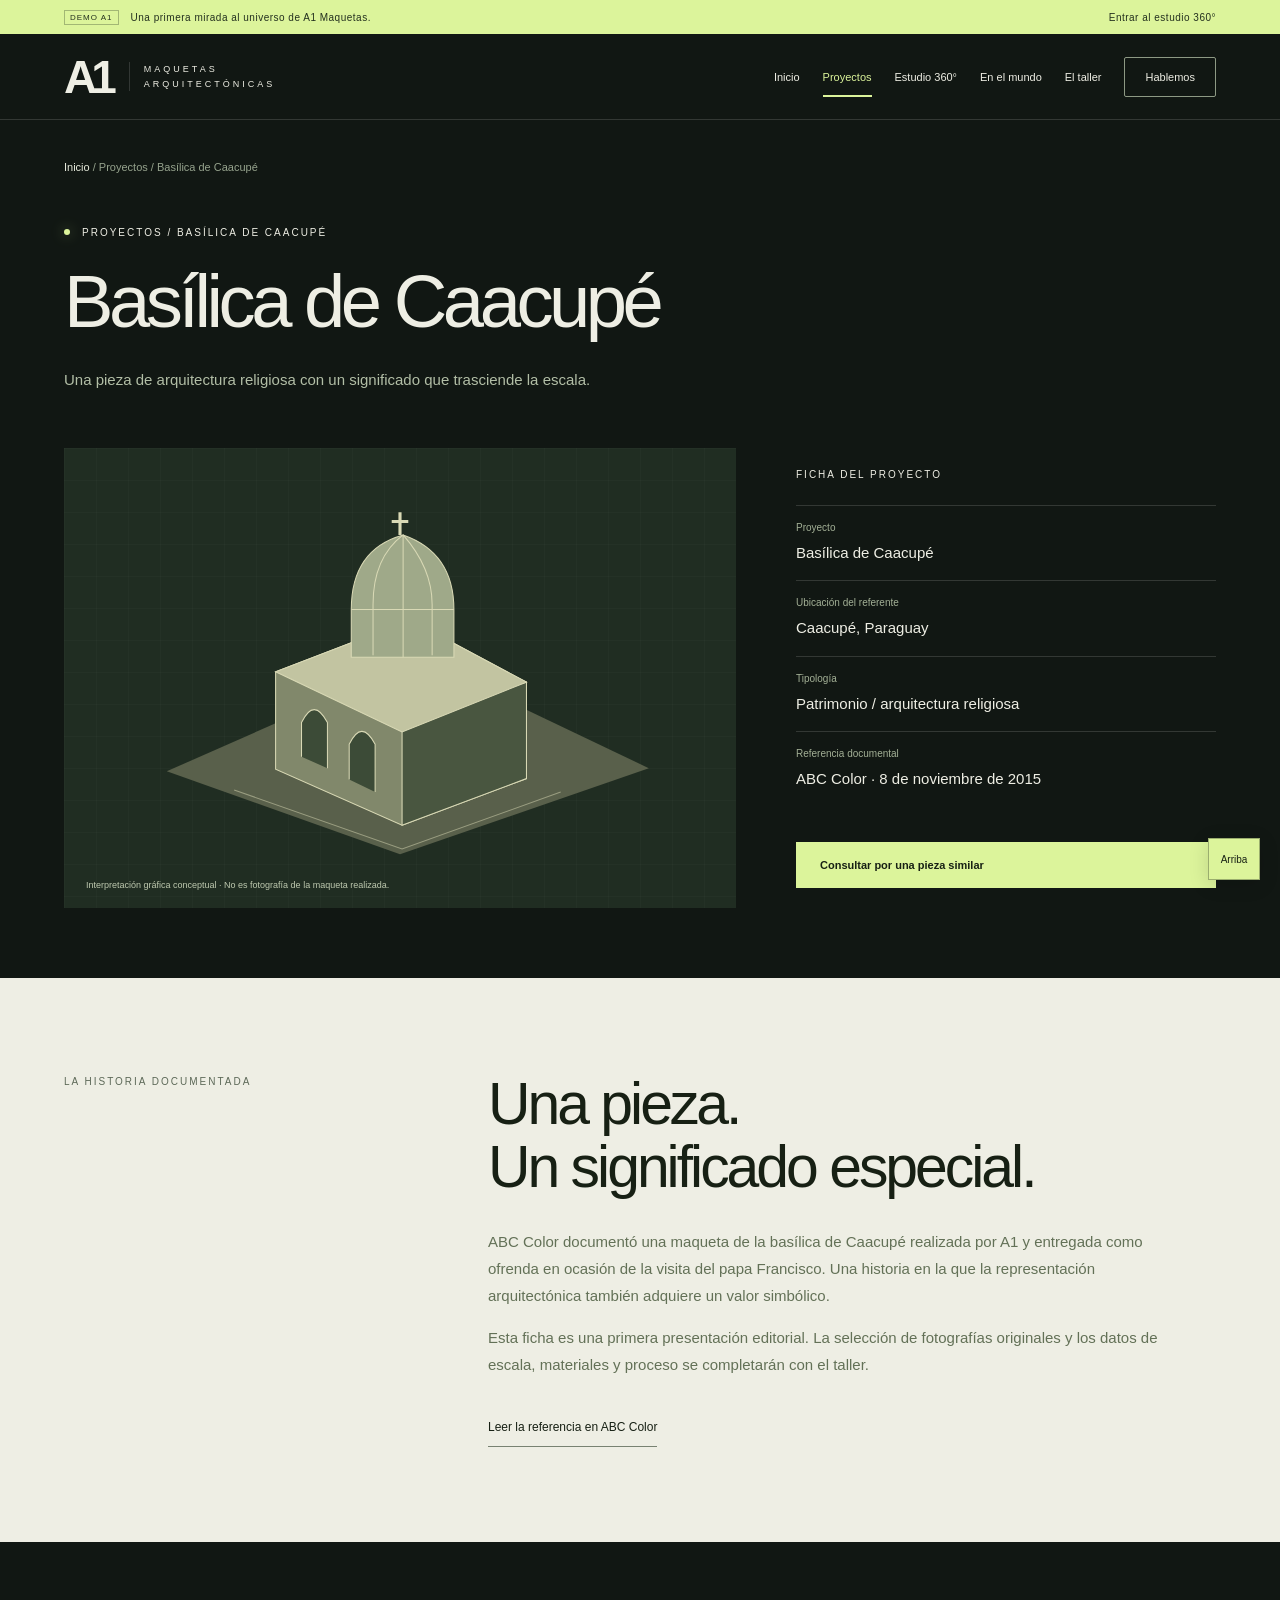
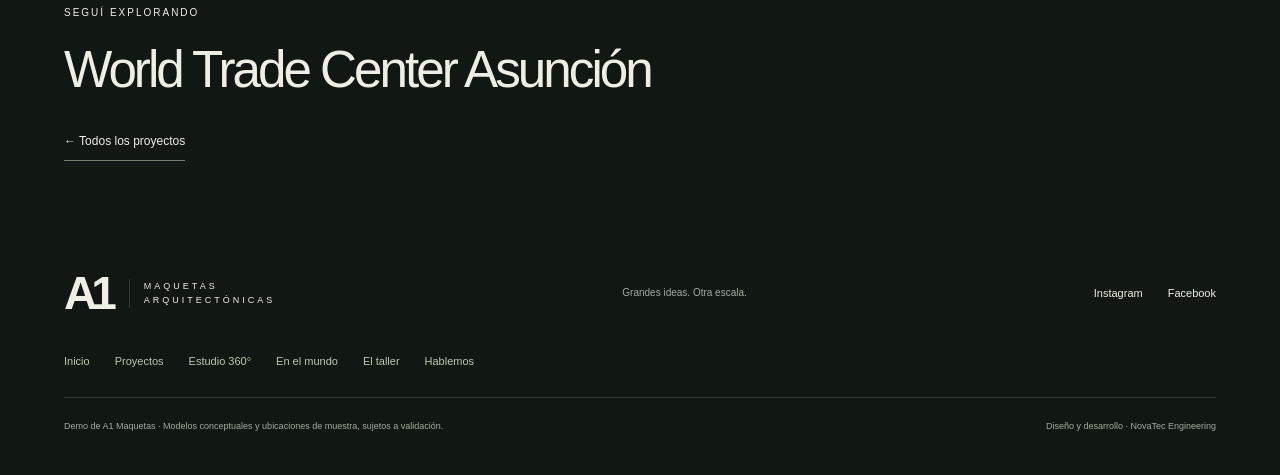
==== basilica-caacupe.html @ 3ed69125 "Publish multipage A1 demo with hands-on homepage experiences and clean controls" ====
<!DOCTYPE html>
<html lang="es"><head><meta charset="utf-8"/><meta content="width=device-width,initial-scale=1" name="viewport"/><meta content="#111713" name="theme-color"/><meta content="noindex,nofollow" name="robots"/><meta content="Una pieza de arquitectura religiosa con un significado que trasciende la escala." name="description"/><title>Basílica de Caacupé | A1 Maquetas</title><link href="favicon.svg" rel="icon"/><link href="base.css" rel="stylesheet"/><link href="studio.css" rel="stylesheet"/><link href="pages.css" rel="stylesheet"/></head><body id="top"><div class="demo-bar"><span>DEMO A1</span> Una primera mirada al universo de A1 Maquetas.<a href="explorador.html">Entrar al estudio 360° </a></div><a class="skip" href="#contenido">Saltar al contenido</a><header><nav aria-label="Navegación principal" class="wrap"><a aria-label="A1 Maquetas, inicio" class="brand" href="index.html"><b>A1</b><span>MAQUETAS<br/>ARQUITECTÓNICAS</span></a><button aria-controls="navlinks" aria-expanded="false" aria-label="Abrir menú" class="menu">Menú</button><div class="links" id="navlinks"><a href="index.html">Inicio</a><a aria-current="page" href="proyectos.html">Proyectos</a><a href="explorador.html">Estudio 360°</a><a href="mundo.html">En el mundo</a><a href="taller.html">El taller</a><a class="nav-cta" href="contacto.html">Hablemos </a></div></nav></header><main id="contenido"><div class="wrap page-intro"><div class="crumb"><a href="index.html">Inicio</a><span> / Proyectos / Basílica de Caacupé</span></div><div class="eyebrow"><i class="dot"></i>Proyectos / Basílica de Caacupé</div><h1>Basílica de Caacupé</h1><p>Una pieza de arquitectura religiosa con un significado que trasciende la escala.</p></div><div class="wrap detail-hero"><div class="detail-art"><svg aria-label="Interpretación gráfica conceptual de arquitectura religiosa" role="img" viewbox="0 0 600 360"><path d="m75 270 245-108 220 105-240 83Z" fill="#59604b"></path><g stroke="#d9d9b5" stroke-width="1"><path d="M180 268v-94l130-50 112 60v93l-120 45Z" fill="#81886b"></path><path d="m302 322 0-109 120-29v93Z" fill="#495640"></path><path d="m180 174 122 58 120-48-112-60Z" fill="#c2c4a1"></path><path d="M253 160V114Q253 56 303 42Q352 59 352 114v46Z" fill="#9fa989"></path><path d="M303 42v118M253 114h99M274 158V109q0-45 29-67q28 32 28 67v49" fill="none"></path><path d="M300 42V20M292 29h16" fill="none" stroke-width="3"></path><path d="M205 256v-33q12-25 25 0v44M251 278v-34q12-25 25 0v46" fill="#3c4b37"></path></g><path d="M140 288 302 345 455 290" fill="none" opacity=".5" stroke="#d9d9b5"></path></svg><small>Interpretación gráfica conceptual · No es fotografía de la maqueta realizada.</small></div><aside class="project-data"><span class="eyebrow">Ficha del proyecto</span><dl><div><dt>Proyecto</dt><dd>Basílica de Caacupé</dd></div><div><dt>Ubicación del referente</dt><dd>Caacupé, Paraguay</dd></div><div><dt>Tipología</dt><dd>Patrimonio / arquitectura religiosa</dd></div><div><dt>Referencia documental</dt><dd>ABC Color · 8 de noviembre de 2015</dd></div></dl><a class="btn" href="contacto.html?referencia=Caacupe">Consultar por una pieza similar </a></aside></div><section class="section light"><div class="wrap detail-story"><span class="eyebrow">La historia documentada</span><div><h2>Una pieza.<br/>Un significado especial.</h2><p>ABC Color documentó una maqueta de la basílica de Caacupé realizada por A1 y entregada como ofrenda en ocasión de la visita del papa Francisco. Una historia en la que la representación arquitectónica también adquiere un valor simbólico.</p><p>Esta ficha es una primera presentación editorial. La selección de fotografías originales y los datos de escala, materiales y proceso se completarán con el taller.</p><a class="text-link" href="https://www.abc.com.py/edicion-impresa/suplementos/empresas-y-negocios/maquetas-1424849.html" rel="noopener noreferrer" target="_blank">Leer la referencia en ABC Color </a></div></div></section><section class="wrap next-project"><span class="eyebrow">Seguí explorando</span><a href="wtc-asuncion.html"><h2>World Trade Center Asunción</h2><span></span></a><a class="text-link" href="proyectos.html">← Todos los proyectos</a></section></main><footer><div class="wrap"><div class="footer-row"><a class="brand" href="index.html"><b>A1</b><span>MAQUETAS<br/>ARQUITECTÓNICAS</span></a><p>Grandes ideas. Otra escala.</p><div class="footer-links"><a href="https://www.instagram.com/a1maquetas/" rel="noopener noreferrer" target="_blank">Instagram </a><a href="https://www.facebook.com/A1MaquetasArquitectonicas/" rel="noopener noreferrer" target="_blank">Facebook </a></div></div><div class="footer-sitemap"><a href="index.html">Inicio</a><a href="proyectos.html">Proyectos</a><a href="explorador.html">Estudio 360°</a><a href="mundo.html">En el mundo</a><a href="taller.html">El taller</a><a href="contacto.html">Hablemos </a></div><div class="fine"><span>Demo de A1 Maquetas · Modelos conceptuales y ubicaciones de muestra, sujetos a validación.</span><span>Diseño y desarrollo · NovaTec Engineering</span></div></div></footer><a aria-label="Volver arriba" class="back-top" href="#top">Arriba</a><script defer="" src="studio.js"></script><script defer="" src="pages.js"></script></body></html>
---- base.css ----
:root{--bg:#111713;--paper:#eeeee4;--lime:#dcf49b;--muted:#a3ada0;--line:#ffffff24}*{box-sizing:border-box}html{scroll-behavior:smooth}body{margin:0;background:var(--bg);color:var(--paper);font-family:Arial,sans-serif}a{color:inherit;text-decoration:none}button,input,select,textarea{font:inherit}button,a,input,select,textarea{-webkit-tap-highlight-color:transparent}button{cursor:pointer}::selection{background:var(--lime);color:var(--bg)}:focus-visible{outline:2px solid var(--lime);outline-offset:5px}.wrap{width:min(1440px,90%);margin:auto}header{height:94px;position:relative;z-index:10;border-bottom:1px solid var(--line)}nav{height:100%;display:flex;align-items:center;justify-content:space-between}.brand{display:flex;gap:13px;align-items:center}.brand b{font-family:Arial,sans-serif;font-size:46px;letter-spacing:-6px;padding-right:5px}.brand span{font-size:10px;letter-spacing:3px;line-height:1.6;border-left:1px solid var(--line);padding-left:14px}.links{display:flex;gap:35px;align-items:center;font-size:12px}.links a:hover{color:var(--lime)}.nav-cta{border:1px solid #8d9984;padding:13px 20px;border-radius:2px}.menu{display:none;background:none;color:inherit;border:1px solid var(--line);padding:10px}.eyebrow{font-family:Arial,sans-serif;text-transform:uppercase;font-size:10px;letter-spacing:2px;display:flex;align-items:center;gap:12px}.dot{width:6px;height:6px;background:var(--lime);border-radius:50%;box-shadow:0 0 14px #dcf49b70}.hero{position:relative;min-height:720px;display:grid;grid-template-columns:1fr 1fr;align-items:center;padding:65px 0 40px}.hero-copy{position:relative;z-index:2;pointer-events:none}.hero-copy a{pointer-events:auto}h1,h2,h3,p{margin-top:0}h1{font-family:Arial,sans-serif;font-size:clamp(64px,7.7vw,118px);line-height:.99;font-weight:400;letter-spacing:-7px;margin:30px 0}h1 em{color:var(--lime);font-style:normal}p{line-height:1.8}.hero-copy>p{max-width:385px;font-size:15px;color:var(--muted)}.actions{display:flex;gap:25px;align-items:center;margin-top:35px}.btn{display:inline-flex;justify-content:space-between;align-items:center;gap:35px;background:var(--lime);color:#172014;padding:17px 24px;border:none;font-size:12px;font-weight:700}.btn:hover{background:white}.text-link{font-size:12px;border-bottom:1px solid #788272;padding:12px 0}.visual{height:620px;position:relative;margin-left:-60px;margin-right:-4vw;touch-action:pan-y}.visual:before{content:'';position:absolute;inset:8% 0;background:radial-gradient(ellipse,#688c4630,transparent 65%);pointer-events:none}canvas{width:100%;height:100%;display:block}.tag{position:absolute;font-family:monospace;font-size:9px;letter-spacing:1px;color:#a2ae98}.tag.top{top:25px;left:65px}.tag.side{right:25px;top:28px}.viewer-tools{position:absolute;bottom:24px;left:70px;right:15px;display:flex;justify-content:space-between;align-items:center;gap:14px}.toggle{display:flex;border:1px solid var(--line);padding:4px;background:#111713c9}.toggle button{color:var(--muted);background:none;border:none;padding:9px 13px;font-size:10px}.toggle button[aria-pressed=true]{background:var(--lime);color:#172014}.rotate{display:flex;align-items:center;gap:10px;font-size:10px;color:var(--muted)}input[type=range]{width:90px;accent-color:var(--lime)}.hero-bottom{display:flex;justify-content:space-between;align-items:center;border-top:1px solid var(--line);padding:24px 0;font-size:10px;letter-spacing:1px;color:var(--muted)}.hero-bottom b{color:var(--paper);font-weight:400}.scroll{color:var(--lime)}.strip{padding:38px 0;border-bottom:1px solid var(--line)}.strip .wrap{display:flex;align-items:center;justify-content:space-between;gap:25px}.strip p{font-size:10px;letter-spacing:1px;color:var(--muted);margin:0;max-width:150px}.strip span{font-family:Arial,sans-serif;font-size:20px;letter-spacing:-.7px;color:#c5cabc}.section{padding:110px 0;scroll-margin-top:30px}.light{background:var(--paper);color:#172014}.light .eyebrow{color:#5d6958}.section-title{display:grid;grid-template-columns:1.4fr 1fr;align-items:end;gap:60px;margin:26px 0 55px}h2{font-family:Arial,sans-serif;font-size:clamp(38px,4.6vw,70px);line-height:1.06;letter-spacing:-3px;font-weight:400;margin-bottom:0}.section-title p{font-size:14px;max-width:380px;margin:0;color:#64705e}.services{border-top:1px solid #17201430}.service{display:grid;grid-template-columns:70px 1fr 1fr 30px;gap:25px;padding:32px 0;border-bottom:1px solid #17201430;align-items:center}.service>span{font-size:11px;color:#78816f}.service h3{font-family:Arial,sans-serif;font-size:25px;font-weight:400;letter-spacing:-1px;margin:0}.service p{font-size:13px;color:#64705e;margin:0}.service b{font-size:23px;font-weight:400}.projects-head{display:flex;justify-content:space-between;align-items:end;margin:25px 0 45px;gap:25px}.projects{display:grid;grid-template-columns:1fr 1fr;gap:35px}.project{position:relative}.project-art{height:330px;background:#202b22;overflow:hidden;position:relative}.project-art svg{height:100%;width:100%;transition:transform .8s}.project:hover svg{transform:scale(1.05)}.project-art span{position:absolute;top:20px;left:20px;font-family:monospace;font-size:9px;border:1px solid #ffffff40;padding:8px 10px;letter-spacing:1px}.project-art small{position:absolute;bottom:16px;right:18px;font-size:9px;color:#c3ccbd}.project-title{display:flex;justify-content:space-between;margin-top:22px;gap:18px}.project h3{font-family:Arial,sans-serif;font-size:24px;font-weight:400;margin:0 0 6px}.project p{font-size:12px;color:var(--muted)}.project-title>a{border:1px solid var(--line);border-radius:50%;width:39px;height:39px;text-align:center;padding-top:7px;flex-shrink:0}.project:nth-child(2){padding-top:70px}.source-note{font-size:10px;color:var(--muted);margin-top:35px}.source-note a{text-decoration:underline}.about{display:grid;grid-template-columns:1fr 1fr;gap:90px;align-items:center}.monogram{height:410px;position:relative;background:#dce1d1;display:grid;place-items:center;overflow:hidden;background-image:linear-gradient(#1720140b 1px,transparent 1px),linear-gradient(90deg,#1720140b 1px,transparent 1px);background-size:30px 30px}.monogram b{font-family:Arial,sans-serif;font-size:220px;font-weight:500;letter-spacing:-30px;color:#34452e;transform:rotate(-8deg);text-shadow:2px 2px #b5c49f,4px 4px #b5c49f,6px 6px #b5c49f,8px 8px #b5c49f,10px 10px #b5c49f,12px 12px #b5c49f,14px 14px #b5c49f,16px 16px #b5c49f}.monogram small{position:absolute;bottom:25px;left:25px;letter-spacing:2px;font-size:9px}.about h2{margin:25px 0}.about p{font-size:14px;color:#64705e}.signature{font-family:Arial,sans-serif;border-top:1px solid #17201430;padding-top:22px;margin-top:25px;font-size:19px}.signature small{display:block;font:10px 'DM Sans';letter-spacing:1px;margin-top:7px;color:#64705e}.process{display:grid;grid-template-columns:repeat(3,1fr);gap:45px;margin-top:55px}.step{border-top:1px solid var(--line);padding-top:25px}.step span{color:var(--lime);font:12px monospace}.step h3{font-family:Arial,sans-serif;font-size:25px;font-weight:400;margin-top:30px}.step p{font-size:13px;color:var(--muted)}.contact{display:grid;grid-template-columns:1fr 1fr;gap:90px}.contact h2{margin:26px 0}.contact p{font-size:14px;color:#64705e}.contact-details{display:flex;gap:25px;margin-top:35px;font-size:12px}.contact-details a{border-bottom:1px solid #17201455;padding-bottom:6px}form{display:grid;gap:22px}label{display:grid;gap:9px;font-size:11px}input:not([type=range]),select,textarea{border:0;border-bottom:1px solid #17201450;background:transparent;border-radius:0;padding:13px 0;width:100%;color:#172014;outline-offset:4px}textarea{min-height:85px;resize:vertical}form .btn{background:#172014;color:var(--paper);width:100%;margin-top:4px}form small{color:#64705e;font-size:10px;line-height:1.6}footer{padding:40px 0}.footer-row{display:flex;align-items:center;justify-content:space-between;gap:25px}footer p{font-size:10px;color:var(--muted);margin:0}.footer-links{display:flex;gap:25px;font-size:11px}.fine{border-top:1px solid var(--line);margin-top:30px;padding-top:20px;display:flex;justify-content:space-between;gap:25px;font-size:9px;color:var(--muted)}.skip{position:absolute;top:-100px}.skip:focus{top:5px;z-index:100;background:var(--lime);color:#111;padding:10px}.reveal{animation:enter .8s both}@keyframes enter{from{opacity:0;transform:translateY(20px)}to{opacity:1;transform:none}}
@media(min-width:1600px){.visual{margin-right:0}}@media(max-width:900px){h1{letter-spacing:-4px;font-size:76px}.hero{min-height:640px}.visual{height:530px}.links{gap:18px}.about,.contact{gap:45px}.strip span{font-size:17px}.viewer-tools{left:35px}.rotate{display:none}}@media(max-width:650px){header{height:77px}.brand b{font-size:37px}.brand span{font-size:8px}.menu{display:block}.links{display:none;position:absolute;top:77px;left:0;right:0;background:#111713;padding:25px;flex-direction:column;align-items:stretch;border-bottom:1px solid var(--line)}.links.open{display:flex}.hero{grid-template-columns:1fr;padding-top:45px;min-height:auto}.hero h1{font-size:71px;letter-spacing:-4.5px;margin:25px 0}.hero-copy>p{font-size:13px;max-width:330px}.actions{gap:22px;margin-top:25px}.btn{padding:15px 18px;gap:20px}.visual{height:400px;margin:0 -5vw;margin-top:12px}.tag.top{left:30px;top:15px}.tag.side{top:15px}.viewer-tools{left:30px;right:30px;bottom:10px}.rotate{display:flex}.hero-bottom{font-size:8px;gap:20px;line-height:1.7}.strip{padding:28px 0}.strip .wrap{display:grid;grid-template-columns:1fr 1fr;gap:24px}.strip p{font-size:9px}.strip span{font-size:18px}.section{padding:70px 0}.section-title{grid-template-columns:1fr;gap:25px;margin-bottom:35px}h2{font-size:43px;letter-spacing:-2px}.service{grid-template-columns:25px 1fr 20px;gap:12px;padding:24px 0}.service h3{font-size:21px}.service p{grid-column:2;grid-row:2}.service b{grid-column:3;grid-row:1}.projects-head{display:block}.projects-head .text-link{display:inline-block;margin-top:20px}.projects,.about,.contact{grid-template-columns:1fr;gap:40px}.project:nth-child(2){padding-top:0}.project-art{height:280px}.project h3{font-size:22px}.monogram{height:310px}.monogram b{font-size:190px}.process{grid-template-columns:1fr;gap:25px;margin-top:35px}.step{display:grid;grid-template-columns:35px 1fr;gap:15px}.step h3{margin:0;font-size:22px}.step p{grid-column:2;margin:0}.footer-row{align-items:start;flex-wrap:wrap}.fine{line-height:1.8;flex-direction:column;gap:8px}.contact-details{flex-wrap:wrap}}@media(prefers-reduced-motion:reduce){html{scroll-behavior:auto}*,*:before{animation:none!important;transition:none!important}}

/* Interactive studio */
body{overflow-x:clip}.visual{margin:0;height:auto;min-width:0}.visual canvas{height:470px;cursor:grab;touch-action:pan-y}.visual canvas:active{cursor:grabbing}.visual .tag.top{left:16px;top:12px}.visual .tag.side{right:16px;top:12px}.viewer-tools{position:relative;inset:auto;display:block;padding:14px 16px;background:#19211b;border:1px solid var(--line)}.tool-row{display:flex;flex-wrap:wrap;align-items:center;gap:8px;margin-bottom:12px}.tool-row:last-child{margin:0}.tool-row button,.studio-btn{background:transparent;border:1px solid #ffffff35;color:var(--paper);padding:11px 12px;min-height:42px;font-size:11px}.tool-row button[aria-pressed=true]{background:var(--lime);border-color:var(--lime);color:#172014}.tool-row .toggle{padding:0;border:0;gap:3px}.tool-row .rotate{display:flex;flex:1;min-width:150px;justify-content:space-between}.tool-row input[type=range]{width:100px}.viewer-hint{font-size:10px;color:var(--muted);margin:0 0 12px}.viewer-detail{font-size:11px;color:#bcc7b3;margin:12px 0 0;line-height:1.6;min-height:36px}.visual.expanded{position:fixed;inset:12px;z-index:1000;background:#111713;display:flex;flex-direction:column;width:auto;height:auto;margin:0;padding:15px;box-shadow:0 0 0 30px #000a}.visual.expanded canvas{height:0;flex:1;min-height:0}.visual.expanded .viewer-tools{max-width:900px;width:100%;margin:auto}.visual.expanded .viewer-detail{min-height:0}.studio-open{overflow:hidden}.scale-studio{display:grid;grid-template-columns:1fr 1.1fr;gap:70px;align-items:center}.scale-studio h2{margin:25px 0}.scale-studio p{color:var(--muted);font-size:14px}.scale-scene{background:#1c261d;border:1px solid var(--line);padding:30px}.scale-board{height:260px;display:grid;place-items:center;background-image:linear-gradient(#ffffff09 1px,transparent 1px),linear-gradient(90deg,#ffffff09 1px,transparent 1px);background-size:20px 20px;overflow:hidden}.scale-footprint{width:80%;aspect-ratio:1.5;background:#bfd6a1;position:relative;transition:width .4s;color:#172014;display:grid;place-items:center;border:6px solid #7d976a;box-shadow:10px 10px #0003}.scale-footprint:before{content:'';position:absolute;inset:18%;border:1px solid #3d5934;background:repeating-linear-gradient(90deg,transparent 0 28%,#3d593455 28% 29%)}.scale-footprint span{z-index:1;font:12px monospace;background:#dcecc9;padding:6px}.scale-switch{display:flex;gap:8px;flex-wrap:wrap;margin-top:20px}.scale-switch button{flex:1}.scale-switch button[aria-pressed=true]{color:#172014;background:var(--lime)}.scale-result{display:flex;align-items:baseline;gap:15px;margin-top:25px}.scale-result strong{font:36px Arial,sans-serif;letter-spacing:-1px}.scale-result span{font-size:11px;color:var(--muted)}.scale-caption{font-size:10px!important;margin:12px 0 0}.scale-studio .text-link{display:inline-block;margin-top:15px}.tour-status{font:10px monospace;color:var(--lime);margin-left:auto}.hero{grid-template-columns:1fr 1.1fr;gap:25px}.hero h1{font-size:clamp(60px,7vw,108px)}
@media(max-width:900px){.hero{grid-template-columns:1fr 1fr;gap:10px}.visual{height:auto}.visual canvas{height:380px}.hero h1{font-size:64px;letter-spacing:-4px}.scale-studio{gap:35px}.viewer-detail{min-height:52px}}@media(max-width:650px){.hero{grid-template-columns:1fr;gap:25px}.hero h1{font-size:65px}.visual{margin:0;height:auto}.visual canvas{height:370px}.visual .tag{font-size:8px}.visual .tag.side{display:none}.viewer-tools{padding:12px}.tool-row{gap:6px}.tool-row button{padding:10px;font-size:10px}.tool-row .rotate{min-width:130px;font-size:10px}.tool-row input[type=range]{width:85px}.viewer-detail{min-height:52px}.scale-studio{grid-template-columns:1fr;gap:30px}.scale-scene{padding:20px}.scale-board{height:220px}.scale-result strong{font-size:31px}.visual.expanded{inset:0;padding:8px}.visual.expanded canvas{min-height:180px}.visual.expanded .tag{display:none}}

/* Atlas of scale models */
.atlas-header{display:flex;align-items:end;justify-content:space-between;gap:35px;margin:25px 0 35px}.atlas-header h2{max-width:720px}.atlas-header>p{max-width:310px;font-size:14px;color:var(--muted);margin:0}.atlas-demo{display:inline-flex;gap:9px;align-items:center;font-size:10px;letter-spacing:.7px;color:var(--lime);border:1px solid #dcf49b50;padding:10px 14px;margin-bottom:22px}.atlas-layout{display:grid;grid-template-columns:300px minmax(0,1fr);border:1px solid var(--line);background:#19211b}.atlas-sidebar{padding:27px 22px;display:flex;flex-direction:column;gap:10px}.atlas-kicker{font:10px monospace;letter-spacing:1px;color:var(--muted);margin-bottom:12px}.place-choice{width:100%;display:flex;justify-content:space-between;align-items:center;text-align:left;border:1px solid #ffffff28;background:none;color:var(--paper);padding:18px 14px;min-height:75px}.place-choice strong{font:19px 'Space Grotesk';display:block}.place-choice small{display:block;font-size:10px;margin-top:6px;color:var(--muted)}.place-choice>span:last-child{font:12px monospace;color:var(--lime)}.place-choice:hover{background:#253120}.place-choice[aria-pressed=true]{border-color:var(--lime);background:#dcf49b12}.atlas-reset{margin-top:auto;background:transparent;border:1px solid #ffffff50;color:var(--paper);padding:14px;font-size:11px;min-height:44px}.atlas-map-shell{position:relative;min-width:0}.atlas-map{height:510px;background:#23392f;isolation:isolate;z-index:0;color:#182117}.atlas-map .leaflet-popup-content-wrapper{border-radius:3px;background:#f0f1e6;color:#172014;box-shadow:0 12px 35px #0004}.atlas-map .leaflet-popup-tip{background:#f0f1e6}.atlas-map .leaflet-popup-content{margin:22px;line-height:1.6;font:13px 'DM Sans',sans-serif}.atlas-map .leaflet-popup-content strong{display:block;font:25px 'Space Grotesk';margin:6px 0}.atlas-map .leaflet-popup-content small{font-size:9px;letter-spacing:1px;color:#526744}.atlas-map .leaflet-popup-content p{font-size:12px;margin:12px 0 0}.atlas-map .leaflet-control-attribution{font-size:10px;background:#fffffff0;color:#222}.atlas-pin{border:0;background:none}.atlas-pin span{display:grid;place-items:center;width:36px;height:36px;border:2px solid #20321b;border-radius:50%;color:#172014;background:#dcf49b;box-shadow:0 0 0 7px #dcf49b38,0 4px 16px #0006;font:12px 'Space Grotesk';transition:transform .2s}.atlas-pin:hover span{transform:scale(1.15)}.atlas-selected{border-top:1px solid var(--line);padding:22px 26px;display:flex;justify-content:space-between;gap:25px;align-items:center}.atlas-selected h3{font:22px 'Space Grotesk';margin:0 0 6px}.atlas-selected p{color:var(--muted);font-size:12px;line-height:1.6;margin:0}.atlas-selected a{flex-shrink:0;font-size:11px;color:var(--lime);border-bottom:1px solid #dcf49b60;padding:8px 0}.atlas-footnote{display:flex;justify-content:space-between;gap:25px;font-size:10px;color:var(--muted);line-height:1.7;margin-top:18px}.map-notice{position:absolute;left:55px;right:15px;top:14px;z-index:600;color:#172014;background:#f0f1e6;padding:10px 14px;font-size:11px;pointer-events:none}.map-notice[hidden]{display:none}.atlas-map:focus-visible{outline:3px solid var(--lime);outline-offset:3px}.atlas-map .leaflet-bar a{color:#172014}.atlas-map .leaflet-container{background:#23392f}.atlas-selected small{font-size:9px;color:var(--lime);display:block;margin-bottom:8px}
@media(max-width:900px){.atlas-layout{grid-template-columns:240px minmax(0,1fr)}.atlas-sidebar{padding:20px 15px}.atlas-header{align-items:start;flex-direction:column}.atlas-header>p{max-width:540px}}@media(max-width:650px){.atlas-layout{grid-template-columns:1fr}.atlas-sidebar{display:grid;grid-template-columns:repeat(3,minmax(0,1fr));gap:6px;padding:15px}.atlas-kicker{grid-column:1/-1;margin:0 0 4px}.place-choice{padding:12px 8px;min-height:76px;display:block}.place-choice strong{font-size:14px}.place-choice small{font-size:9px}.place-choice>span:last-child{display:none}.atlas-reset{grid-column:1/-1;margin-top:7px}.atlas-map{height:370px}.atlas-selected{align-items:start;flex-direction:column;gap:10px;padding:20px}.atlas-footnote{display:block}.atlas-footnote span{display:block;margin-top:5px}.atlas-demo{font-size:9px}.atlas-header h2{font-size:41px}.atlas-map .leaflet-popup-content{margin:17px}.atlas-map .leaflet-popup-content strong{font-size:22px}}
---- studio.css ----
:root{--display:Arial,Helvetica,sans-serif}body{font-family:Arial,Helvetica,sans-serif}h1,h2,h3,.brand b,.strip span,.signature,.place-choice strong{font-family:var(--display)}button,input,select,textarea{font-family:inherit}button{border-radius:0}button,a{touch-action:manipulation}[hidden]{display:none!important}.demo-bar{min-height:34px;padding:9px 5%;background:#dcf49b;color:#24311f;font-size:10px;letter-spacing:.5px;display:flex;align-items:center;gap:12px}.demo-bar span{font-size:8px;border:1px solid #24311f50;padding:2px 5px;letter-spacing:1px}.demo-bar a{margin-left:auto;font-size:10px}.brand b{font-weight:800}.brand span{font-size:9px}.links{font-size:11px}header{height:86px}.hero{padding:50px 0 35px;min-height:780px;gap:35px;grid-template-columns:1fr 1.1fr}.hero h1{font-size:clamp(62px,7.2vw,112px);letter-spacing:-6px;font-weight:400;line-height:1}.hero-copy>.eyebrow{font-size:9px}.hero-copy>p{font-size:14px}.visual{border:1px solid #dcf49b25;background:linear-gradient(145deg,#202b2035,#111713);isolation:isolate}.visual:before{background:linear-gradient(90deg,#c8dda707 1px,transparent 1px),linear-gradient(#c8dda707 1px,transparent 1px);background-size:42px 42px;inset:0;z-index:-1}.visual canvas{height:405px}.visual .tag{color:#b2bea6;font-size:8px;letter-spacing:1.3px}.visual .tag.top{top:21px;left:22px}.visual .tag.side{top:21px;right:20px}.viewer-tools{border:0;border-top:1px solid #dcf49b25;padding:16px 20px;background:#1b241be8}.model-picker{display:flex;gap:4px;margin-bottom:17px;padding-bottom:15px;border-bottom:1px solid #ffffff17}.model-picker button{flex:1;background:none;border:0;border-bottom:1px solid transparent;color:#a3ada0;text-align:left;padding:8px 4px;font-size:11px;min-height:38px}.model-picker span{font:9px monospace;margin-right:6px;color:#818f75}.model-picker button[aria-pressed=true]{border-bottom-color:var(--lime);color:var(--lime)}.viewer-hint{font-size:10px;margin:0 0 15px;color:#b4bea9}.mini-orbit{font-size:14px;margin-right:6px;color:var(--lime)}.tool-row button{font-size:10px;padding:9px 10px;min-height:38px;border-color:#ffffff26}.tool-row{gap:6px;margin-bottom:8px}.tool-row .rotate{font-size:10px;min-width:140px}.tool-row .rotate input{width:90px}.tool-row .toggle button{padding:9px 12px}.viewer-detail{font-size:10px;min-height:32px;margin:10px 0 0;line-height:1.7}.hero-bottom{font-size:9px}.strip span{font-size:21px;letter-spacing:-.8px}.section-title h2,.projects-head h2,.atlas-header h2,.about h2,.scale-studio h2,.contact h2{font-weight:400;letter-spacing:-3px}.project-art{background-image:radial-gradient(ellipse at 50% 70%,#819b5c25,transparent 65%),linear-gradient(#ffffff05 1px,transparent 1px),linear-gradient(90deg,#ffffff05 1px,transparent 1px);background-size:auto,30px 30px,30px 30px;height:360px}.project-art svg{padding:15px 0 30px}.project-explore{position:absolute;bottom:42px;left:20px;background:var(--lime);border:0;color:#172014;padding:12px 15px;font-size:10px;min-height:40px}.project-explore:hover{background:#fff}.source-note{max-width:650px;line-height:1.8}.project-title h3{font-size:22px}.atlas-header h2{font-size:clamp(38px,4.5vw,66px)}#mundo{padding-top:20px}.atlas-map{position:relative;overflow:hidden;background:#18251f;height:510px;touch-action:none;cursor:grab}.atlas-map:active{cursor:grabbing}.atlas-map svg{width:100%;height:100%;display:block;user-select:none;overflow:visible}.map-land path{fill:#33483a;stroke:#63745d;stroke-width:.55;vector-effect:non-scaling-stroke;fill-rule:evenodd;transition:fill .25s}.map-land path.active-country{fill:#73875a;stroke:#dcf49b}.map-corner{position:absolute;top:22px;left:25px;color:#b3c3a7;font:9px monospace;letter-spacing:1px;line-height:1.8;pointer-events:none}.map-corner span{font-size:8px;color:#84977b}.map-controls{position:absolute;right:20px;top:20px;display:grid;gap:5px}.map-controls button{height:40px;width:40px;background:#e5ebd8;color:#172014;border:0;font-size:22px}.map-controls button:disabled{opacity:.45;cursor:default}.map-credit{position:absolute;bottom:12px;right:16px;color:#a3b49a;font-size:8px;background:#18251fbb;padding:4px}.map-credit a{text-decoration:underline}.map-route{fill:none;stroke:#dcf49b;stroke-opacity:.5;stroke-width:1;stroke-dasharray:4 5;vector-effect:non-scaling-stroke}.map-pin{cursor:pointer;outline:none}.map-pin .pin-halo{fill:#dcf49b18;stroke:#dcf49b45;stroke-width:1;vector-effect:non-scaling-stroke}.map-pin .pin-dot{fill:#dcf49b;stroke:#172014;stroke-width:2;vector-effect:non-scaling-stroke}.map-pin text{font:8px Arial,sans-serif;fill:#172014;font-weight:700;text-anchor:middle;pointer-events:none}.map-pin:focus .pin-halo,.map-pin:hover .pin-halo,.map-pin[aria-pressed=true] .pin-halo{fill:#dcf49b50;stroke:#f1ffdc;stroke-width:2}.map-label{font-size:10px!important;fill:#f1f5e7!important;text-anchor:start!important;paint-order:stroke;stroke:#18251f;stroke-width:3px;stroke-linejoin:round;font-weight:400!important}.atlas-sidebar{gap:10px;padding:25px 20px}.atlas-sidebar #placeList{display:grid;gap:8px;max-height:345px;overflow-y:auto;scrollbar-width:thin;scrollbar-color:#7b8f60 #19211b}.place-choice{padding:16px 14px;min-height:72px}.place-choice strong{font:19px Arial,sans-serif}.place-choice small{font-size:10px}.atlas-reset,.atlas-add{font-size:11px;padding:14px;min-height:44px}.atlas-reset{margin-top:auto}.atlas-add{border:1px solid #dcf49b45;background:#dcf49b12;color:var(--lime)}.atlas-kicker{font:9px monospace;line-height:1.7;margin-bottom:5px}.atlas-selected{background:#19211b}.atlas-selected h3{font:22px Arial,sans-serif;letter-spacing:-.7px}.atlas-selected p{font-size:12px;max-width:690px}.atlas-selected small{font-size:8px;letter-spacing:.8px}.atlas-demo{font-size:9px}.atlas-map.picking{cursor:crosshair;outline:2px solid #dcf49b;outline-offset:-2px}.point-editor{margin-top:20px;background:#eeeee4;color:#172014;padding:30px}.editor-heading{display:flex;justify-content:space-between;gap:20px}.editor-heading h3{font:27px Arial,sans-serif;letter-spacing:-1px;margin:14px 0}.editor-heading p{font-size:12px;color:#64705e}.point-editor .studio-btn{color:#172014;border-color:#17201455;align-self:start}.point-editor form{grid-template-columns:repeat(4,1fr);gap:20px}.editor-wide{grid-column:1/-1}.point-editor textarea{min-height:60px}.editor-actions{display:flex;justify-content:space-between;align-items:center;gap:20px}.point-editor form .btn{width:auto;margin:0}.point-editor #pointMessage{font-size:11px;margin:17px 0 0;line-height:1.5}.scale-result strong{font:36px Arial,sans-serif}.scale-footprint{border:4px solid #7d976a}.monogram b{font-family:Arial,sans-serif;font-weight:700}.signature{font-family:Arial,sans-serif;font-size:19px}.signature small{font-family:Arial,sans-serif}.section{padding:95px 0}.section p{line-height:1.8}.fine{font-size:9px;line-height:1.8}dialog{width:min(640px,calc(100% - 30px));padding:35px;border:1px solid #6b7c54;background:#172018;color:var(--paper);max-height:88dvh;overflow:auto}dialog::backdrop{background:#050a06d9;backdrop-filter:blur(7px)}.dialog-top{display:flex;justify-content:space-between;align-items:center;gap:20px}dialog h2{font:42px/1.05 Arial,sans-serif;letter-spacing:-2px;margin:25px 0 20px}dialog p{font-size:12px;color:#b3bea8}.dialog-actions{display:flex;align-items:center;gap:15px;flex-wrap:wrap}#quotePreview{font:13px/1.7 Arial,sans-serif;white-space:pre-wrap;overflow-wrap:anywhere;border-top:1px solid #ffffff25;border-bottom:1px solid #ffffff25;padding:20px 0;margin:22px 0}#copyStatus{margin-bottom:0}.visual.expanded{border:0;padding:10px 20px;max-width:none}.visual.expanded canvas{height:0;flex:1}.visual.expanded .viewer-tools{padding:10px 18px}.visual.expanded .model-picker{margin-bottom:8px;padding-bottom:6px}.visual.expanded .viewer-hint{margin-bottom:8px}.visual.expanded .viewer-detail{min-height:0}.visual.expanded .tag{z-index:1}
@media(min-width:1500px){.hero{min-height:840px}.visual canvas{height:465px}}@media(max-width:1000px){.hero{gap:20px;grid-template-columns:1fr 1.15fr}.hero h1{font-size:75px;letter-spacing:-4.5px}.hero-copy>.eyebrow{font-size:8px;letter-spacing:1px}.hero-copy>p{font-size:13px}.actions{gap:17px;flex-wrap:wrap}.visual canvas{height:350px}.viewer-tools{padding:13px}.tool-row .rotate{min-width:120px}.tool-row .rotate input{width:70px}.atlas-layout{grid-template-columns:235px minmax(0,1fr)}}
@media(max-width:700px){.demo-bar{font-size:8px;gap:7px;min-height:32px}.demo-bar a{font-size:8px}.demo-bar span{font-size:7px}header{height:74px}.links{top:74px;z-index:20}.hero{grid-template-columns:1fr;padding-top:40px;gap:30px;min-height:0}.hero h1{font-size:clamp(58px,11vw,82px);letter-spacing:-4px;max-width:550px;margin:25px 0}.hero-copy>p{max-width:390px;font-size:13px}.hero-copy>.eyebrow{font-size:8px;letter-spacing:1.4px}.actions{margin-top:25px}.visual canvas{height:355px}.viewer-tools{padding:15px}.model-picker button{font-size:11px}.tool-row button{font-size:10px;padding:10px;min-height:42px}.tool-row .rotate{min-width:130px;gap:8px}.tool-row .rotate input{width:84px}.visual .tag.side{display:block;font-size:7px}.visual .tag.top{font-size:7px}.viewer-detail{min-height:34px}.hero-bottom{font-size:8px;align-items:start;gap:12px}.hero-bottom span{max-width:48%}.hero-bottom a{display:none}.strip span{font-size:17px}.section{padding:68px 0}.section-title h2,.projects-head h2,.atlas-header h2,.about h2,.scale-studio h2,.contact h2{letter-spacing:-2px}.project-art{height:300px}.project-explore{bottom:42px;font-size:9px}.project-art small{font-size:8px}.atlas-layout{grid-template-columns:1fr}.atlas-sidebar{display:block;padding:16px}.atlas-sidebar #placeList{display:flex;gap:8px;max-height:none;overflow-x:auto;padding:8px 0 12px}.place-choice{flex:0 0 150px;min-height:70px;padding:13px}.place-choice strong{font-size:17px}.place-choice>span:last-child{display:none}.atlas-reset,.atlas-add{width:calc(50% - 4px);padding:12px 6px;margin:0;font-size:10px}.atlas-map{height:370px}.map-corner{top:15px;left:16px;font-size:8px}.map-controls{top:15px;right:15px}.atlas-selected{gap:13px;align-items:start}.atlas-selected h3{font-size:22px}.atlas-selected p{font-size:11px}.atlas-demo{font-size:8px;line-height:1.5;letter-spacing:.2px}.point-editor{padding:20px}.point-editor form{grid-template-columns:1fr 1fr;gap:15px}.editor-heading h3{font-size:25px}.editor-actions{flex-direction:column;align-items:stretch;gap:12px}.editor-actions .studio-btn{align-self:stretch}.editor-actions .btn{width:100%!important}.visual.expanded{padding:5px;inset:0}.visual.expanded canvas{min-height:145px}.visual.expanded .viewer-tools{padding:10px}.visual.expanded .model-picker{margin-bottom:5px}.visual.expanded .model-picker button{padding:5px 4px;min-height:30px}.visual.expanded .viewer-detail{font-size:9px}.visual.expanded .viewer-hint{font-size:9px}.visual.expanded .tag{display:none}dialog{padding:25px}dialog h2{font-size:36px}.dialog-actions{display:grid}.dialog-actions a{justify-content:center}.map-credit{font-size:7px}.fine{font-size:8px}}
@media(max-width:360px){.tool-row .rotate{min-width:110px}.tool-row .rotate input{width:66px}.hero h1{font-size:56px}.visual canvas{height:310px}.demo-bar a{display:none}.point-editor form{grid-template-columns:1fr}.editor-wide{grid-column:auto}}
@media(prefers-reduced-motion:reduce){*{scroll-behavior:auto!important;transition:none!important;animation:none!important}}
.atlas-sidebar{min-width:0}.atlas-layout>*{min-width:0}@media(max-width:700px){.atlas-layout{grid-template-columns:minmax(0,1fr)}.atlas-sidebar #placeList{width:100%;min-width:0}.atlas-add,.atlas-reset{vertical-align:top}.atlas-selected>*{min-width:0}.atlas-selected h3{overflow-wrap:anywhere}}.map-pin .pin-hit{fill:transparent;stroke:none}
---- pages.css ----
/* A1 / editorial multipage system */
header{position:relative;z-index:30}.links{gap:23px}.links a{position:relative;white-space:nowrap}.links a[aria-current=page]:not(.nav-cta){color:var(--lime)}.links a[aria-current=page]:not(.nav-cta):after{content:'';position:absolute;left:0;right:0;bottom:-14px;height:2px;background:var(--lime)}.footer-sitemap{display:flex;gap:25px;flex-wrap:wrap;margin-top:35px;font-size:11px;color:#bcc6b1}.back-top{position:fixed;right:20px;bottom:20px;background:#dcf49b;color:#172014;display:grid;place-items:center;width:42px;height:42px;border:1px solid #17201455;z-index:35;box-shadow:0 4px 20px #0002}.back-top:focus-visible{outline:3px solid #fff}.page-intro{padding:38px 0 55px}.crumb{font-size:11px;color:#96a38d;margin-bottom:50px}.crumb a{color:#e6eadb}.page-intro h1{font-size:clamp(48px,5.8vw,88px);letter-spacing:-4.5px;line-height:1.06;margin:25px 0}.page-intro h1 em{font-style:normal;color:var(--lime)}.page-intro>p{color:#b2bea6;max-width:650px;font-size:15px;margin:0}.page-intro+.section{padding-top:35px}.home-hero{display:grid;grid-template-columns:1fr 1fr;align-items:center;gap:50px;padding:60px 0 55px;min-height:660px}.home-hero h1{font-size:clamp(55px,6.7vw,104px);letter-spacing:-5.5px;line-height:1.02;margin:30px 0}.home-hero h1 em{font-style:normal;color:var(--lime)}.home-hero p{max-width:410px;font-size:15px;color:#b2bea6}.home-model{height:490px;border:1px solid #dcf49b26;position:relative;display:block;overflow:hidden;background:radial-gradient(ellipse at 60% 65%,#b6ce8130,transparent 70%),linear-gradient(#dcf49b08 1px,transparent 1px),linear-gradient(90deg,#dcf49b08 1px,transparent 1px);background-size:auto,34px 34px,34px 34px}.home-model>svg{width:100%;height:90%;padding:30px 0 0;transition:transform .6s}.home-model:hover>svg{transform:translateY(-10px) scale(1.035)}.orbit-stamp{position:absolute;top:25px;left:25px;font:9px monospace;letter-spacing:2px;color:#b9c8a7}.model-launch{position:absolute;bottom:45px;left:25px;display:flex;align-items:center;gap:17px;font-size:36px;color:var(--lime)}.model-launch>span{font-size:18px;color:var(--paper)}.model-launch small{font-size:10px;color:#b9c8a7;display:block;margin-top:7px}.art-caption{position:absolute;bottom:13px;right:16px;font:8px monospace;letter-spacing:1px;color:#b9c8a7}.home-caption{display:flex;justify-content:space-between;gap:25px;border-top:1px solid var(--line);padding:25px 0;font-size:9px;letter-spacing:1px;color:#b9c8a7}.journey-grid{display:grid;grid-template-columns:repeat(3,1fr);border-top:1px solid #17201430;border-bottom:1px solid #17201430}.journey-grid>a{padding:35px;border-right:1px solid #17201430;transition:background .25s}.journey-grid>a:first-child{padding-left:0}.journey-grid>a:last-child{border:0}.journey-grid>a:hover{background:#dbe2cb}.journey-grid span{font:10px monospace;letter-spacing:1px;color:#637157}.journey-grid strong{display:block;font-size:32px;font-weight:400;letter-spacing:-1.5px;line-height:1.1;margin:35px 0 22px}.journey-grid p{font-size:13px;color:#637157;line-height:1.7}.journey-grid b{font-size:11px;font-weight:400;display:block;margin-top:30px}.home-note h2{margin:30px 0;font-size:clamp(35px,4.4vw,66px);max-width:1000px}.home-note p{color:#b2bea6;max-width:570px;font-size:15px}.home-note .text-link{display:inline-block;margin-top:15px}.next-step{background:#dcebbf;color:#172014;padding:60px 0}.next-step>.wrap{display:flex;justify-content:space-between;align-items:center;gap:45px}.next-step h2{font-size:clamp(30px,3.5vw,52px);margin:20px 0 0;max-width:750px}.next-step .btn{background:#172014;color:#eeeee4;flex-shrink:0}.next-step .eyebrow{font-size:9px}.explore-note{font:10px/1.6 monospace;color:#aabc98;padding:0 0 20px}.explorer-stage{max-width:1100px;margin:0 auto 60px;scroll-margin-top:30px}.explorer-stage .visual{display:grid;grid-template-columns:minmax(0,1fr) 320px}.explorer-stage .visual canvas{height:540px}.explorer-stage .viewer-tools{border-top:0;border-left:1px solid #dcf49b25;display:flex;flex-direction:column;justify-content:center;padding:24px 20px}.explorer-stage .tag.side{right:345px}.explorer-stage .tool-row{gap:7px;margin-bottom:15px}.explorer-stage .viewer-detail{min-height:56px}.explorer-stage .visual.expanded{display:flex}.explorer-stage .visual.expanded canvas{height:0;min-height:180px}.explorer-stage .visual.expanded .viewer-tools{display:block;border:1px solid #dcf49b25;padding:15px 20px}.explorer-stage .visual.expanded .tag.side{right:20px}.scale-inputs{display:grid;grid-template-columns:1fr 1fr;gap:20px;padding-bottom:22px}.scale-inputs label{font-size:11px;color:#bec9af}.scale-inputs input{border:1px solid #ffffff40!important;padding:10px!important;color:var(--paper)!important;background:#111713!important;min-height:44px}.scale-cta{display:inline-block;margin-top:20px;color:var(--lime);font-size:11px;border-bottom:1px solid #dcf49b55;padding-bottom:7px}.project-filters{display:flex;justify-content:space-between;align-items:center;gap:20px;border-top:1px solid var(--line);padding:25px 0}.project-filters>div{display:flex;gap:8px;flex-wrap:wrap}.project-filters button{background:none;border:1px solid #ffffff35;padding:12px 20px;color:#c5cfb8;font-size:11px;min-height:44px}.project-filters button[aria-pressed=true]{background:var(--lime);color:#172014}.project-filters p{font-size:11px;color:#a3b096;margin:0}.project:nth-child(2){padding-top:0}.project-title h3 a:hover{color:var(--lime)}.project-explore{display:inline-block;z-index:1}.detail-hero{display:grid;grid-template-columns:1.6fr 1fr;gap:60px;align-items:center;margin-bottom:70px}.detail-art{height:460px;display:grid;place-items:center;position:relative;background:#202d22;background-image:linear-gradient(#ffffff05 1px,transparent 1px),linear-gradient(90deg,#ffffff05 1px,transparent 1px);background-size:32px 32px}.detail-art svg{width:100%;height:100%;padding:25px}.detail-art small{position:absolute;bottom:18px;left:22px;right:22px;font-size:9px;color:#bec9af}.project-data dl{margin:25px 0 35px}.project-data dl>div{border-top:1px solid var(--line);padding:16px 0}.project-data dt{font-size:10px;color:#a3b096;margin-bottom:9px}.project-data dd{margin:0;font-size:15px;line-height:1.5}.project-data .btn{font-size:11px;width:100%}.detail-story{display:grid;grid-template-columns:1fr 2fr;gap:60px}.detail-story>.eyebrow{align-self:start;line-height:1.7}.detail-story h2{margin-bottom:30px}.detail-story p{max-width:680px;font-size:15px;color:#637157}.detail-story .text-link{display:inline-block;margin-top:15px}.next-project{padding:65px 0}.next-project>a:first-of-type{display:flex;justify-content:space-between;align-items:center;gap:25px;margin:25px 0}.next-project h2{font-size:clamp(30px,4vw,60px)}.next-project>a>span{font-size:45px;color:var(--lime)}.next-project .text-link{display:inline-block}.faq-layout{display:grid;grid-template-columns:1fr 1.3fr;gap:65px}.faq-layout h2{margin:25px 0}.faq-layout>div>p{font-size:14px;color:#637157}.faq details{border-top:1px solid #17201440;padding:22px 0}.faq details:last-child{border-bottom:1px solid #17201440}.faq summary{font-size:17px;cursor:pointer;line-height:1.5;padding-right:12px}.faq p,.faq a{font-size:13px;line-height:1.8}.faq p{color:#637157;margin:18px 0 0}.faq a{display:inline-block;border-bottom:1px solid #17201450;margin-top:12px}.light :focus-visible{outline-color:#344d25}.crumb span{line-height:1.7}#mundo{padding-top:15px}.faq summary::marker{color:#526b3c}
@media(max-width:1100px){.links{gap:15px}.links a{font-size:10px}.brand span{font-size:8px}.home-hero{gap:25px}.home-hero h1{font-size:65px;letter-spacing:-4px}.home-model{height:410px}.explorer-stage .visual{grid-template-columns:minmax(0,1fr) 290px}.explorer-stage .tag.side{right:310px}.detail-hero{gap:30px}.project-data .btn{white-space:normal}}
@media(max-width:850px){.menu{display:block}.links{display:none;position:absolute;top:86px;left:0;right:0;background:#111713;border-bottom:1px solid var(--line);padding:25px;flex-direction:column;align-items:stretch;gap:22px}.links.open{display:flex}.links a{font-size:14px}.links a[aria-current=page]:after{display:none}.home-hero{grid-template-columns:1fr;min-height:0;padding-top:45px}.home-hero h1{font-size:76px;max-width:680px}.home-model{height:430px}.home-model>svg{padding:20px 15%}.journey-grid strong{font-size:26px}.journey-grid>a{padding:25px}.detail-hero{grid-template-columns:1fr}.detail-art{height:400px}.project-data dl{display:grid;grid-template-columns:1fr 1fr;gap:0 20px}.detail-story,.faq-layout{grid-template-columns:1fr;gap:30px}.explorer-stage .visual{grid-template-columns:1fr}.explorer-stage .visual canvas{height:430px}.explorer-stage .viewer-tools{border-left:0;border-top:1px solid #dcf49b25;display:block}.explorer-stage .tag.side{right:20px}.next-step>.wrap{align-items:start;flex-direction:column;gap:28px}.page-intro h1{font-size:65px;letter-spacing:-3px}.page-intro{padding-bottom:40px}}
@media(max-width:700px){.links{top:74px}.back-top{right:12px;bottom:12px;width:38px;height:38px}.home-hero h1{font-size:clamp(48px,12vw,75px);letter-spacing:-3px}.home-hero p{font-size:14px}.home-model{height:340px}.home-model>svg{padding:20px 0}.model-launch{bottom:35px}.model-launch>span{font-size:15px}.orbit-stamp{font-size:8px;left:18px;top:18px}.home-caption{flex-wrap:wrap;font-size:8px;gap:15px}.journey-grid{grid-template-columns:1fr}.journey-grid>a,.journey-grid>a:first-child{padding:28px 0;border-right:0;border-bottom:1px solid #17201430}.journey-grid strong{margin:22px 0;font-size:32px}.journey-grid strong br{display:none}.journey-grid b{margin-top:20px}.page-intro{padding-top:25px}.crumb{margin-bottom:35px;font-size:10px}.page-intro h1{font-size:clamp(39px,10.5vw,62px);letter-spacing:-2.3px;overflow-wrap:anywhere}.page-intro p{font-size:13px}.footer-sitemap{gap:18px;font-size:10px}.explorer-stage .visual canvas{height:350px}.explorer-stage .viewer-tools{padding:15px}.explorer-stage .visual.expanded canvas{min-height:140px}.explorer-stage .visual.expanded .viewer-tools{padding:10px}.explorer-stage .visual.expanded .viewer-detail{min-height:0}.project-filters{align-items:start;flex-direction:column;gap:15px}.project-filters button{padding:11px 14px}.detail-art{height:310px}.detail-art small{font-size:8px}.project-data dl{grid-template-columns:1fr}.detail-hero{margin-bottom:45px}.detail-story{gap:25px}.detail-story p{font-size:14px}.next-project h2{font-size:34px;letter-spacing:-1.5px}.faq summary{font-size:16px}.scale-inputs{gap:12px}.scale-result{flex-wrap:wrap}.home-note h2{font-size:36px}.home-note p{font-size:14px}}
@media(prefers-reduced-motion:reduce){.home-model>svg{transition:none}}

/* Immediate hands-on experiences on the homepage */
.home-hero{grid-template-columns:.85fr 1.15fr;gap:40px;align-items:start}.home-hero h1{font-size:clamp(54px,6.3vw,96px)}.home-hero .explorer-stage{padding:0;width:100%;margin:0}.home-hero .visual{margin:0}.home-hero canvas{height:390px}.experience-nav{display:grid;grid-template-columns:repeat(3,1fr);gap:1px;background:var(--line);border:1px solid var(--line);margin:0 0 35px}.experience-nav a{background:var(--bg);padding:22px;font-size:12px;transition:background .2s}.experience-nav a:hover{background:#293525;color:var(--lime)}.home-map-title{padding-top:65px}.home-map-title h2{margin:22px 0}.home-map-title p{color:var(--muted);max-width:500px}.back-top{font-size:10px;width:52px}.menu{font-size:11px}#explorador,#escala,#mundo{scroll-margin-top:25px}@media(max-width:900px){.home-hero{grid-template-columns:1fr;gap:35px}.home-hero canvas{height:380px}.experience-nav a{padding:18px 12px;font-size:10px}}@media(max-width:500px){.experience-nav{grid-template-columns:1fr}.home-hero h1{font-size:58px}.home-hero canvas{height:330px}}
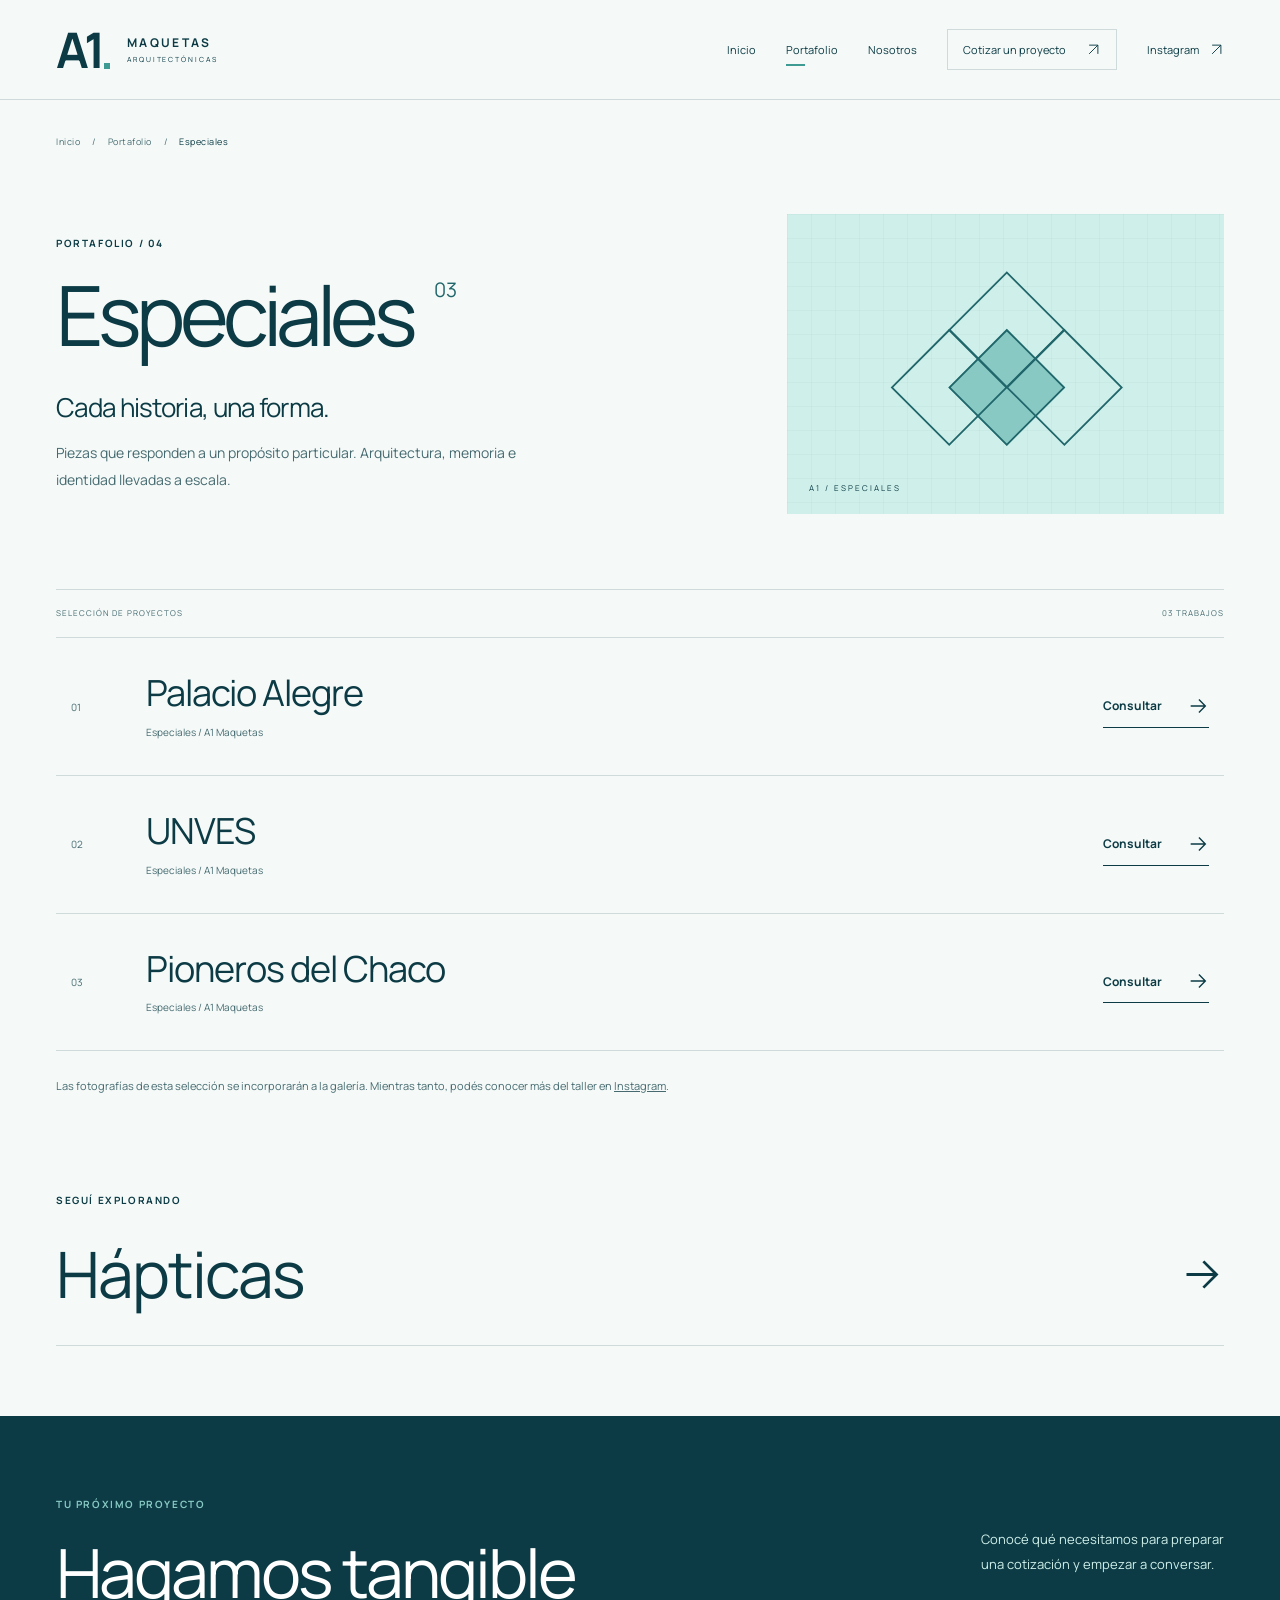
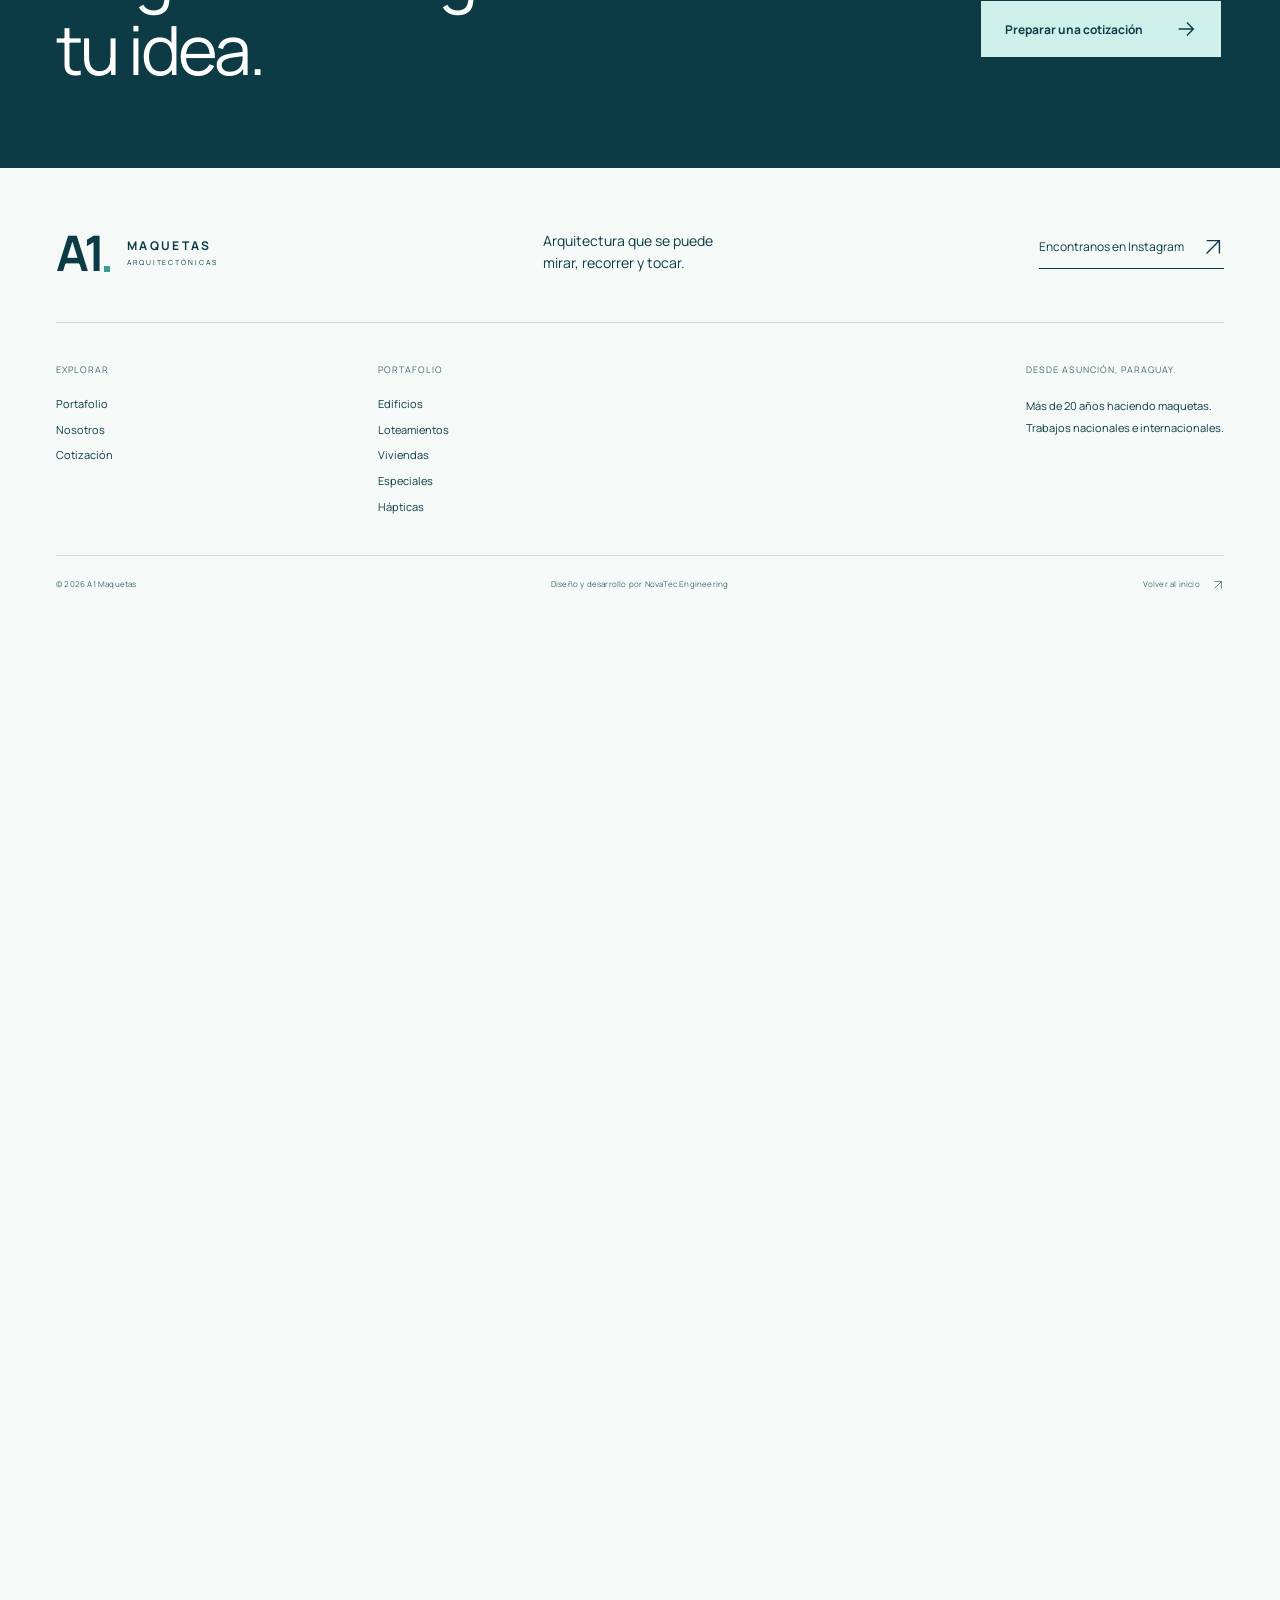
==== commit 6a8fee74: "Apply A1 client direction: teal identity, photo gallery, five portfolio categories and Instagram quo" ====
--- a/basilica-caacupe.html
+++ b/basilica-caacupe.html
@@ -1,2 +1 @@
-<!DOCTYPE html>
-<html lang="es"><head><meta charset="utf-8"/><meta content="width=device-width,initial-scale=1" name="viewport"/><meta content="#111713" name="theme-color"/><meta content="noindex,nofollow" name="robots"/><meta content="Una pieza de arquitectura religiosa con un significado que trasciende la escala." name="description"/><title>Basílica de Caacupé | A1 Maquetas</title><link href="favicon.svg" rel="icon"/><link href="base.css" rel="stylesheet"/><link href="studio.css" rel="stylesheet"/><link href="pages.css" rel="stylesheet"/></head><body id="top"><div class="demo-bar"><span>DEMO A1</span> Una primera mirada al universo de A1 Maquetas.<a href="explorador.html">Entrar al estudio 360° </a></div><a class="skip" href="#contenido">Saltar al contenido</a><header><nav aria-label="Navegación principal" class="wrap"><a aria-label="A1 Maquetas, inicio" class="brand" href="index.html"><b>A1</b><span>MAQUETAS<br/>ARQUITECTÓNICAS</span></a><button aria-controls="navlinks" aria-expanded="false" aria-label="Abrir menú" class="menu">Menú</button><div class="links" id="navlinks"><a href="index.html">Inicio</a><a aria-current="page" href="proyectos.html">Proyectos</a><a href="explorador.html">Estudio 360°</a><a href="mundo.html">En el mundo</a><a href="taller.html">El taller</a><a class="nav-cta" href="contacto.html">Hablemos </a></div></nav></header><main id="contenido"><div class="wrap page-intro"><div class="crumb"><a href="index.html">Inicio</a><span> / Proyectos / Basílica de Caacupé</span></div><div class="eyebrow"><i class="dot"></i>Proyectos / Basílica de Caacupé</div><h1>Basílica de Caacupé</h1><p>Una pieza de arquitectura religiosa con un significado que trasciende la escala.</p></div><div class="wrap detail-hero"><div class="detail-art"><svg aria-label="Interpretación gráfica conceptual de arquitectura religiosa" role="img" viewbox="0 0 600 360"><path d="m75 270 245-108 220 105-240 83Z" fill="#59604b"></path><g stroke="#d9d9b5" stroke-width="1"><path d="M180 268v-94l130-50 112 60v93l-120 45Z" fill="#81886b"></path><path d="m302 322 0-109 120-29v93Z" fill="#495640"></path><path d="m180 174 122 58 120-48-112-60Z" fill="#c2c4a1"></path><path d="M253 160V114Q253 56 303 42Q352 59 352 114v46Z" fill="#9fa989"></path><path d="M303 42v118M253 114h99M274 158V109q0-45 29-67q28 32 28 67v49" fill="none"></path><path d="M300 42V20M292 29h16" fill="none" stroke-width="3"></path><path d="M205 256v-33q12-25 25 0v44M251 278v-34q12-25 25 0v46" fill="#3c4b37"></path></g><path d="M140 288 302 345 455 290" fill="none" opacity=".5" stroke="#d9d9b5"></path></svg><small>Interpretación gráfica conceptual · No es fotografía de la maqueta realizada.</small></div><aside class="project-data"><span class="eyebrow">Ficha del proyecto</span><dl><div><dt>Proyecto</dt><dd>Basílica de Caacupé</dd></div><div><dt>Ubicación del referente</dt><dd>Caacupé, Paraguay</dd></div><div><dt>Tipología</dt><dd>Patrimonio / arquitectura religiosa</dd></div><div><dt>Referencia documental</dt><dd>ABC Color · 8 de noviembre de 2015</dd></div></dl><a class="btn" href="contacto.html?referencia=Caacupe">Consultar por una pieza similar </a></aside></div><section class="section light"><div class="wrap detail-story"><span class="eyebrow">La historia documentada</span><div><h2>Una pieza.<br/>Un significado especial.</h2><p>ABC Color documentó una maqueta de la basílica de Caacupé realizada por A1 y entregada como ofrenda en ocasión de la visita del papa Francisco. Una historia en la que la representación arquitectónica también adquiere un valor simbólico.</p><p>Esta ficha es una primera presentación editorial. La selección de fotografías originales y los datos de escala, materiales y proceso se completarán con el taller.</p><a class="text-link" href="https://www.abc.com.py/edicion-impresa/suplementos/empresas-y-negocios/maquetas-1424849.html" rel="noopener noreferrer" target="_blank">Leer la referencia en ABC Color </a></div></div></section><section class="wrap next-project"><span class="eyebrow">Seguí explorando</span><a href="wtc-asuncion.html"><h2>World Trade Center Asunción</h2><span></span></a><a class="text-link" href="proyectos.html">← Todos los proyectos</a></section></main><footer><div class="wrap"><div class="footer-row"><a class="brand" href="index.html"><b>A1</b><span>MAQUETAS<br/>ARQUITECTÓNICAS</span></a><p>Grandes ideas. Otra escala.</p><div class="footer-links"><a href="https://www.instagram.com/a1maquetas/" rel="noopener noreferrer" target="_blank">Instagram </a><a href="https://www.facebook.com/A1MaquetasArquitectonicas/" rel="noopener noreferrer" target="_blank">Facebook </a></div></div><div class="footer-sitemap"><a href="index.html">Inicio</a><a href="proyectos.html">Proyectos</a><a href="explorador.html">Estudio 360°</a><a href="mundo.html">En el mundo</a><a href="taller.html">El taller</a><a href="contacto.html">Hablemos </a></div><div class="fine"><span>Demo de A1 Maquetas · Modelos conceptuales y ubicaciones de muestra, sujetos a validación.</span><span>Diseño y desarrollo · NovaTec Engineering</span></div></div></footer><a aria-label="Volver arriba" class="back-top" href="#top">Arriba</a><script defer="" src="studio.js"></script><script defer="" src="pages.js"></script></body></html>+<!doctype html><html lang="es"><head><meta charset="utf-8"><meta name="viewport" content="width=device-width,initial-scale=1"><meta http-equiv="refresh" content="0;url=especiales.html"><title>A1 Maquetas</title><link rel="stylesheet" href="a1.css?v=20261028"></head><body><main class="shell page-intro"><h1>A1 Maquetas</h1><p>Continuá explorando nuestro trabajo.</p><a class="button" href="especiales.html">Ir al portafolio</a></main></body></html>
--- a/a1.css
+++ b/a1.css
@@ -0,0 +1,11 @@
+@font-face{font-family:Manrope;src:url('assets/fonts/manrope-regular.ttf') format('truetype');font-weight:400;font-style:normal;font-display:swap}@font-face{font-family:Manrope;src:url('assets/fonts/manrope-bold.ttf') format('truetype');font-weight:600 800;font-style:normal;font-display:swap}
+:root{--mint:#CFF0EA;--soft:#88C9C4;--teal:#3E9B94;--deep:#20666B;--ink:#0C3B45;--paper:#F5FAF8;--white:#fff;--line:#0c3b4529;--muted:#466a70;--font:Manrope,Arial,sans-serif}*{box-sizing:border-box}html{scroll-behavior:smooth;scroll-padding-top:115px}body{margin:0;background:var(--paper);color:var(--ink);font-family:var(--font);font-size:15px;line-height:1.6;-webkit-font-smoothing:antialiased}body:has(dialog[open]){overflow:hidden}a{color:inherit;text-decoration:none}button,input,textarea,select{font:inherit}button,a{touch-action:manipulation}button{cursor:pointer}button{color:inherit}img{display:block;max-width:100%}h1,h2,h3,p,figure{margin:0}h1,h2,h3{font-weight:400}button{background:none;border:0}input,textarea,select{border-radius:0}button,a,input,textarea,select{ -webkit-tap-highlight-color:transparent}:focus-visible{outline:2px solid var(--deep);outline-offset:5px}.footer :focus-visible,.cta :focus-visible,.gallery-stage :focus-visible{outline-color:var(--mint)}::selection{background:var(--soft);color:var(--ink)}[hidden]{display:none!important}.shell{width:min(1320px,calc(100% - 112px));margin-inline:auto}.icon{width:22px;height:22px;flex-shrink:0;vertical-align:middle}.eyebrow,.small-caps,.breadcrumb,.catalog-meta,.require-tag,.footer-bottom{font-size:10px;letter-spacing:1.6px;text-transform:uppercase}.eyebrow{display:flex;align-items:center;gap:10px;font-weight:700}.eyebrow i{width:6px;height:6px;border-radius:50%;background:var(--deep)}.small-caps{font-size:9px}.button{display:inline-flex;align-items:center;justify-content:space-between;gap:32px;min-height:54px;padding:16px 23px;background:var(--ink);color:var(--white);border:1px solid var(--ink);font-size:12px;font-weight:700;transition:background .2s,transform .2s}.button:hover{background:var(--deep);transform:translateY(-2px)}.button-light{background:var(--mint);color:var(--ink);border-color:var(--mint)}.button-light:hover{background:var(--white)}.button-outline{background:transparent;color:var(--ink)}.button-outline:hover{color:var(--white)}.text-link{display:inline-flex;align-items:center;justify-content:space-between;gap:25px;padding-block:10px;border-bottom:1px solid currentColor;font-size:12px;font-weight:700}.text-link .icon{transition:transform .2s}.text-link:hover .icon{transform:translateX(5px)}.skip{position:fixed;left:20px;top:-70px;padding:12px;background:var(--ink);color:white;z-index:100}.skip:focus{top:10px}.header{height:100px;background:var(--paper);border-bottom:1px solid var(--line);position:relative;z-index:20}.header-inner{height:100%;display:flex;align-items:center;justify-content:space-between;gap:30px}.logo{display:inline-flex;align-items:center;gap:19px;flex-shrink:0}.logo-symbol{font-size:49px;font-weight:700;letter-spacing:-5px;line-height:1;position:relative;padding-right:8px}.logo-dot{position:absolute;width:6px;height:6px;background:var(--teal);right:-2px;bottom:5px}.logo-word{font-size:12px;font-weight:700;letter-spacing:2.3px;line-height:1.7}.logo-word>span{display:block;font-size:7px;letter-spacing:1.9px;font-weight:400}.main-nav{display:flex;align-items:center;gap:30px;font-size:11px}.main-nav>a{padding:12px 0;position:relative}.main-nav>a[aria-current=page]:after{position:absolute;content:'';bottom:4px;left:0;width:19px;height:2px;background:var(--teal)}.main-nav>a:hover{color:var(--deep)}.main-nav .nav-quote{border:1px solid var(--line);padding:11px 15px;display:flex;align-items:center;gap:20px}.main-nav .nav-quote[aria-current=page]:after{bottom:4px;left:15px}.nav-instagram{display:flex;gap:10px;align-items:center}.main-nav .icon{width:15px;height:15px}.menu-toggle{display:none}.home-intro{padding-top:62px;padding-bottom:45px;display:grid;grid-template-columns:1.3fr 1fr;gap:45px;align-items:end}h1{font-size:clamp(60px,6.2vw,96px);line-height:1.03;letter-spacing:-5.5px;margin:21px 0 0}h1 em{font-style:normal;color:var(--deep)}.intro-aside{justify-self:end;padding-bottom:5px}.intro-aside p{font-size:16px;line-height:1.8;margin:20px 0 14px}.gallery{position:relative}.gallery-stage{height:clamp(390px,44vw,630px);position:relative;background:var(--ink);overflow:hidden}.gallery-slide{height:100%;position:relative}.gallery-slide img{width:100%;height:100%;object-fit:cover;object-position:center 58%;animation:photo-in .6s ease both}.gallery-slide:nth-child(2) img{object-position:center 52%}.gallery-slide:after{content:'';position:absolute;inset:0;background:linear-gradient(180deg,#001c2600 40%,#001c26aa 100%);pointer-events:none}.gallery-slide figcaption{position:absolute;bottom:45px;left:45px;color:var(--white);z-index:1}.gallery-slide figcaption>span{display:block;text-transform:uppercase;font-size:10px;letter-spacing:2px;margin-bottom:18px}.gallery-slide figcaption strong{font-size:clamp(27px,3vw,43px);line-height:1.2;font-weight:400;letter-spacing:-1.3px}.gallery-expand{position:absolute;right:28px;bottom:35px;z-index:2;display:flex;align-items:center;gap:12px;color:white;border:1px solid #ffffff80;padding:12px 16px;background:#0c3b4540;backdrop-filter:blur(10px);font-size:10px}.gallery-expand:hover{background:var(--ink)}.gallery-expand .icon{width:18px;height:18px}.gallery-side-label{position:absolute;top:25px;right:25px;color:white;font-size:8px;letter-spacing:2px;text-shadow:0 1px 8px black}.gallery-toolbar{height:80px;display:flex;align-items:center;gap:35px;border-bottom:1px solid var(--line)}.gallery-index{display:flex;align-items:center;gap:18px;font-size:10px;font-weight:700}.gallery-index>span:last-child{opacity:.5}.gallery-track{width:150px;height:2px;background:var(--line);position:relative;overflow:hidden}.gallery-track i{position:absolute;left:0;top:0;width:50%;height:100%;background:var(--deep);transition:transform .3s}.gallery-hint{font-size:10px;color:var(--muted);margin-left:auto}.gallery-controls{display:flex;gap:10px}.gallery-controls button{width:42px;height:42px;border:1px solid var(--line);display:grid;place-items:center;transition:background .2s}.gallery-controls button:hover{background:var(--mint)}.gallery-source{display:flex;justify-content:space-between;gap:20px;padding-top:13px;color:var(--muted);font-size:9px;line-height:1.7}.gallery-source a{display:flex;gap:6px;align-items:center}.gallery-source .icon{width:12px;height:12px}.section-heading{display:flex;align-items:end;justify-content:space-between;gap:50px;margin-bottom:40px}.section-heading h2{margin-top:22px}h2{font-size:clamp(36px,3.6vw,54px);letter-spacing:-2.1px;line-height:1.13}.section-heading>p{font-size:13px;line-height:1.9;color:var(--muted);max-width:410px}.portfolio-section{padding-block:110px}.category-grid{display:grid;grid-template-columns:repeat(5,1fr);border-block:1px solid var(--line)}.category-tile{display:flex;flex-direction:column;min-width:0;padding:25px 22px 25px;border-right:1px solid var(--line);transition:background .3s}.category-tile:first-child{border-left:1px solid var(--line)}.category-tile:hover{background:var(--mint)}.tile-top{display:flex;align-items:center;justify-content:space-between;font-size:10px;color:var(--deep)}.tile-top .icon{width:18px;height:18px;transition:transform .3s}.category-tile:hover .tile-top .icon{transform:translate(3px,-3px)}.tile-bottom h3{font-size:19px;letter-spacing:-.6px}.tile-bottom>span{font-size:9px;color:var(--muted);display:block;margin-top:8px}.category-symbol{height:100px;width:110px;position:relative;margin:40px auto;flex-shrink:0;isolation:isolate}.category-symbol i{display:block;position:absolute;border:1px solid var(--deep);background:var(--mint);transition:transform .4s}.symbol-edificios i{bottom:0;width:30px;background:repeating-linear-gradient(0deg,var(--mint) 0 8px,var(--deep) 8px 9px)}.symbol-edificios i:nth-child(1){height:62px;left:0}.symbol-edificios i:nth-child(2){height:96px;left:35px}.symbol-edificios i:nth-child(3){height:78px;left:70px}.symbol-edificios i:nth-child(4){height:9px;width:110px;left:-5px;bottom:-5px;background:var(--paper)}.symbol-loteamientos{transform:rotate(-22deg) skew(10deg,10deg)}.symbol-loteamientos i{width:46px;height:36px;left:6px;top:6px;background:repeating-linear-gradient(90deg,var(--mint) 0 10px,var(--deep) 10px 11px)}.symbol-loteamientos i:nth-child(2){left:58px}.symbol-loteamientos i:nth-child(3){top:48px}.symbol-loteamientos i:nth-child(4){left:58px;top:48px}.symbol-viviendas i:first-child{width:90px;height:55px;top:35px;left:10px}.symbol-viviendas i:nth-child(2){width:70px;height:27px;left:20px;top:20px;transform:skewY(-10deg);background:var(--soft)}.symbol-viviendas i:nth-child(3){width:25px;height:35px;top:55px;left:24px}.symbol-viviendas i:nth-child(4){width:30px;height:19px;top:54px;left:60px}.symbol-especiales i{width:46px;height:46px;transform:rotate(45deg);background:transparent}.symbol-especiales i:nth-child(1){top:8px;left:33px}.symbol-especiales i:nth-child(2){top:40px;left:1px}.symbol-especiales i:nth-child(3){top:40px;left:65px}.symbol-especiales i:nth-child(4){top:40px;left:33px;background:var(--soft);z-index:-1}.symbol-hapticas i{border-radius:50%;background:none;width:100px;height:100px;left:5px}.symbol-hapticas i:nth-child(2){inset:12px 17px;width:76px;height:76px}.symbol-hapticas i:nth-child(3){inset:24px 29px;width:52px;height:52px}.symbol-hapticas i:nth-child(4){inset:36px 41px;width:28px;height:28px;background:var(--soft)}.category-tile:hover .symbol-edificios i:nth-child(2){transform:translateY(-7px)}.category-tile:hover .symbol-hapticas i:nth-child(4){transform:translateY(-7px)}.about-band{background:var(--mint);padding-block:95px;position:relative;overflow:hidden}.about-grid{display:grid;grid-template-columns:1fr 1.1fr;gap:80px;align-items:center}.experience-number>span{font-size:clamp(125px,18vw,250px);letter-spacing:-20px;line-height:1;font-weight:400}.experience-number p{font-size:12px;line-height:1.9;margin-top:24px;margin-left:12px}.about-grid h2{margin:25px 0}.about-grid h2 em{font-style:normal;color:var(--deep)}.about-grid>div>p{max-width:420px;font-size:14px;line-height:1.9}.about-grid .text-link{margin-top:25px}.quote-preview{padding-block:110px}.requirements{display:grid;grid-template-columns:repeat(3,1fr);border-block:1px solid var(--line)}.requirements article{padding:35px 35px 30px 0;border-right:1px solid var(--line)}.requirements article+article{padding-left:35px}.requirements article:last-child{border-right:0}.require-number{font-size:12px;color:var(--deep)}.requirements h3{font-size:25px;letter-spacing:-.8px;margin:35px 0 14px}.requirements p{color:var(--muted);font-size:12px;line-height:1.9;max-width:280px;min-height:70px}.require-tag{display:inline-block;margin-top:25px;font-size:8px;color:var(--deep);letter-spacing:1px}.cta{background:var(--ink);color:var(--white);padding-block:80px}.cta-inner{display:flex;align-items:center;justify-content:space-between;gap:50px}.cta h2{font-size:clamp(45px,5.3vw,78px);margin-top:22px;letter-spacing:-3px}.cta .eyebrow{color:var(--soft)}.cta p{font-size:13px;line-height:1.9;color:var(--mint);margin-bottom:25px}.footer{padding:60px 0 20px}.footer-top{display:flex;align-items:center;justify-content:space-between;gap:40px;padding-bottom:45px;border-bottom:1px solid var(--line)}.footer-top p{font-size:14px}.footer-social{display:inline-flex;align-items:center;gap:18px;font-size:12px;border-bottom:1px solid;padding-bottom:10px}.footer-links{padding-block:40px;display:grid;grid-template-columns:.7fr 1fr 1fr;gap:40px}.footer-links>div{display:flex;flex-direction:column;align-items:start;gap:8px;font-size:11px}.footer-links>div>span{font-size:9px;color:var(--muted);text-transform:uppercase;letter-spacing:1px;margin-bottom:10px}.footer-place{justify-self:end}.footer-place p{line-height:2}.footer-bottom{padding-top:22px;border-top:1px solid var(--line);display:flex;justify-content:space-between;gap:25px;font-size:8px;text-transform:none;letter-spacing:.2px;color:var(--muted)}.footer-bottom .icon{width:12px;height:12px;margin-left:10px}.breadcrumb{display:flex;gap:12px;padding-top:35px;font-size:9px;letter-spacing:.5px;color:var(--muted);text-transform:none}.breadcrumb>span:last-child{color:var(--ink)}.page-intro{padding-top:65px;padding-bottom:65px}.page-intro h1{font-size:clamp(53px,6vw,88px);max-width:1100px;letter-spacing:-4.5px}.page-lead{display:flex;justify-content:space-between;align-items:end;gap:30px;margin-top:32px}.page-lead>p{max-width:620px;font-size:15px;color:var(--muted);line-height:1.9}.catalog-count{font-size:9px;text-transform:uppercase;letter-spacing:1px;white-space:nowrap}.catalog{padding-bottom:80px}.catalog-tools{display:flex;align-items:end;gap:30px;justify-content:space-between;padding:25px 0;border-top:1px solid var(--line)}.filters{display:flex;flex-wrap:wrap;gap:5px}.filters button{padding:11px 13px;font-size:11px;border:1px solid transparent;min-height:44px}.filters button span{font-size:8px;opacity:.65;margin-left:6px}.filters button[aria-pressed=true]{background:var(--ink);color:white}.filters button:hover{border-color:var(--line)}.search{min-width:180px;display:grid;gap:7px}.search>span{font-size:9px;color:var(--muted)}.search input{border:0;border-bottom:1px solid var(--line);padding:6px 0 10px;background:transparent;width:100%;color:var(--ink);font-size:12px}.catalog-meta{display:flex;justify-content:space-between;gap:25px;border-block:1px solid var(--line);padding-block:17px;color:var(--muted);font-size:8px;letter-spacing:1px}.project-row{display:grid;grid-template-columns:65px 1fr 170px 50px;gap:25px;align-items:center;padding:25px 15px;border-bottom:1px solid var(--line);transition:background .25s}.project-row:hover{background:var(--mint)}.project-number{font-size:10px;color:var(--muted)}.project-row h3{font-size:28px;letter-spacing:-.8px}.project-row h3 a{display:block}.project-category{font-size:11px;color:var(--muted)}.project-open{width:44px;height:44px;display:grid;place-items:center}.empty-state{padding:60px 0;text-align:center}.empty-state h2{font-size:30px;letter-spacing:-1px}.empty-state p{margin:20px 0}.archive-banner{display:grid;grid-template-columns:.9fr 1.1fr;align-items:center;gap:90px;padding-bottom:100px}.archive-banner h2{margin:25px 0}.archive-banner p{font-size:13px;color:var(--muted);margin-bottom:20px}.archive-banner figure{min-width:0}.image-open{padding:0;display:block;width:100%;position:relative;overflow:hidden}.image-open img{width:100%;height:330px;object-fit:cover;transition:transform .6s}.image-open:hover img{transform:scale(1.04)}.image-open>.icon{position:absolute;right:17px;bottom:17px;color:white;background:var(--ink);padding:8px;width:38px;height:38px}.archive-banner figcaption{font-size:9px;color:var(--muted);line-height:1.8;margin-top:12px}.category-intro{padding-block:65px 75px;display:grid;grid-template-columns:1.5fr 1fr;gap:75px;align-items:center}.category-intro h1{font-size:clamp(58px,6.5vw,100px);display:flex;align-items:start;gap:22px;flex-wrap:wrap}.title-count{font-size:20px;letter-spacing:0;margin-top:8px;color:var(--deep)}.category-intro h2{font-size:26px;letter-spacing:-.7px;margin-top:35px}.category-intro p{font-size:14px;color:var(--muted);max-width:480px;margin-top:18px;line-height:1.9}.category-graphic{height:300px;background:var(--mint);display:grid;place-items:center;position:relative;overflow:hidden;background-image:linear-gradient(#0c3b4509 1px,transparent 1px),linear-gradient(90deg,#0c3b4509 1px,transparent 1px);background-size:24px 24px}.category-graphic>.category-symbol{transform:scale(1.8);margin:0}.category-graphic>.symbol-loteamientos{transform:scale(1.8) rotate(-22deg) skew(10deg,10deg)}.category-graphic>span{position:absolute;bottom:20px;left:22px;font-size:8px;letter-spacing:2px}.category-selection{padding-bottom:65px}.category-project{display:flex;gap:40px;align-items:center;border-bottom:1px solid var(--line);padding:35px 15px;scroll-margin-top:30px}.category-project:target{background:var(--mint)}.category-project>span{font-size:10px;color:var(--muted);min-width:35px}.category-project h2{font-size:36px;letter-spacing:-1px}.category-project p{font-size:10px;color:var(--muted);margin-top:10px}.category-project .text-link{margin-left:auto}.collection-note{font-size:11px;color:var(--muted);margin-top:25px;max-width:750px;line-height:1.9}.collection-note a{text-decoration:underline}.next-category{padding:30px 0 70px}.next-category>a{display:flex;justify-content:space-between;align-items:center;margin-top:15px;border-bottom:1px solid var(--line);padding-bottom:20px;font-size:clamp(35px,5vw,70px);letter-spacing:-2px}.next-category>a>.icon{width:45px;height:45px}.about-story{display:grid;grid-template-columns:1fr 1fr;gap:90px;align-items:center;padding-bottom:100px}.about-story-photo{position:relative}.about-story-photo>img{width:100%;height:560px;object-fit:cover;object-position:33% center}.photo-credit{position:absolute;bottom:0;left:0;right:0;background:var(--ink);color:var(--mint);display:flex;align-items:center;justify-content:space-between;padding:12px 20px;font-size:9px}.photo-credit .icon{width:15px;height:15px}.about-story-copy h2{margin:25px 0}.about-story-copy p{font-size:14px;color:var(--muted);margin-bottom:20px;line-height:1.9}.signature{border-top:1px solid var(--line);padding-top:25px;margin-top:32px;font-size:22px;letter-spacing:-.5px}.signature span{display:block;font-size:9px;letter-spacing:.5px;margin-top:10px}.principles{padding-block:100px}.principle-grid{display:grid;grid-template-columns:repeat(3,1fr);gap:50px;margin-top:40px}.principle-grid article{border-top:1px solid var(--line);padding-top:22px}.principle-grid article>span{font-size:10px;color:var(--muted)}.principle-grid h2{margin:32px 0 18px}.principle-grid p{font-size:13px;color:var(--muted);max-width:290px}.quote-requirements{padding-bottom:85px}.brief-section{display:grid;grid-template-columns:.9fr 1.1fr;gap:95px;padding-bottom:100px}.brief-intro h2{margin:25px 0}.brief-intro p{font-size:14px;color:var(--muted);max-width:380px;line-height:1.9}.brief-intro .brief-help{font-size:11px;margin-top:20px}.brief-intro .text-link{margin-top:20px}.brief-form{display:grid;gap:28px}.brief-form label,.brief-result label{display:grid;gap:10px;font-size:11px;font-weight:700}.field-grid{display:grid;grid-template-columns:1fr 1fr;gap:24px}.brief-form input:not([type=checkbox]),.brief-form select,.brief-form textarea,.brief-result textarea{width:100%;border:0;border-bottom:1px solid var(--line);background:transparent;color:var(--ink);padding:12px 0;font-size:13px;font-weight:400;min-height:45px}.brief-form textarea{resize:vertical;min-height:100px}.brief-form input::placeholder,.brief-form textarea::placeholder{color:var(--muted);opacity:.85}.brief-form fieldset{border:0;margin:0;padding:0;min-width:0}.brief-form legend{font-size:11px;font-weight:700;padding:0}.brief-form fieldset>p{font-size:10px;color:var(--muted);margin-top:6px}.document-checks{display:flex;flex-wrap:wrap;gap:10px;margin-top:18px}.document-checks label{display:flex;align-items:center;gap:8px;border:1px solid var(--line);padding:12px;font-size:10px;font-weight:400;cursor:pointer}.document-checks label:has(input:checked){background:var(--mint);border-color:var(--deep)}.document-checks input{accent-color:var(--deep);width:15px;height:15px;margin:0}.document-progress{font-size:9px;color:var(--deep);display:block;margin-top:14px}.brief-form>.button{width:100%}.form-note{font-size:9px;color:var(--muted);margin-top:-15px}.brief-result{display:grid;grid-template-columns:.9fr 1.1fr;gap:95px;padding:45px;border:1px solid var(--line);background:var(--mint);margin-bottom:90px}.brief-result h2{margin-top:22px}.brief-result p{font-size:12px;line-height:1.9;margin-top:20px;max-width:350px}.brief-result textarea{padding:18px;background:var(--paper);border:1px solid var(--line);line-height:1.8;resize:vertical;margin-top:10px}.brief-actions{display:flex;flex-wrap:wrap;gap:10px;margin-top:20px}.brief-actions .button{font-size:11px;padding:13px 16px;gap:20px}.brief-result #copyStatus{margin-top:12px;font-size:10px}.lightbox{width:min(1400px,96vw);max-width:none;height:92vh;max-height:none;padding:50px 30px 20px;border:0;background:var(--ink);color:white;overflow:hidden}.lightbox::backdrop{background:#001b22eb;backdrop-filter:blur(8px)}.lightbox>img{width:100%;height:calc(100% - 45px);object-fit:contain}.lightbox>p{text-align:center;font-size:11px;margin-top:16px}.lightbox-close{position:absolute;top:12px;right:14px;color:white;width:36px;height:36px}.lightbox-close:focus-visible{outline-color:white}@keyframes photo-in{from{opacity:.5;transform:scale(1.015)}to{opacity:1;transform:scale(1)}}
+@media(min-width:1600px){.gallery-stage{height:630px}.home-intro{padding-top:80px}}@media(max-width:1150px){.shell{width:calc(100% - 72px)}.main-nav{gap:22px}.nav-instagram{display:none}.category-tile{padding:22px 16px}.tile-bottom h3{font-size:16px}.category-symbol{transform:scale(.85);margin:32px auto}.symbol-loteamientos{transform:scale(.85) rotate(-22deg) skew(10deg,10deg)}.about-grid{gap:50px}.category-intro{gap:45px}.archive-banner,.about-story,.brief-section{gap:50px}.catalog-tools{display:block}.search{max-width:300px;margin-top:20px}.brief-result{gap:50px}.experience-number>span{letter-spacing:-14px}}@media(max-width:800px){.shell{width:calc(100% - 40px)}.header{height:82px}.logo-symbol{font-size:42px}.logo-word{font-size:10px;letter-spacing:1.6px}.logo-word>span{font-size:6px;letter-spacing:1.3px}.logo{gap:15px}.menu-toggle{display:flex;align-items:center;gap:13px;font-size:11px;padding:12px 0 12px 16px;min-height:44px}.menu-lines{width:20px;height:13px;border-block:1px solid var(--ink);position:relative}.menu-lines:after{content:'';position:absolute;top:5px;left:0;width:14px;height:1px;background:var(--ink)}.menu-toggle[aria-expanded=true] .menu-lines{border:0}.menu-toggle[aria-expanded=true] .menu-lines:after{width:20px;transform:rotate(45deg)}.menu-toggle[aria-expanded=true] .menu-lines:before{content:'';position:absolute;top:5px;width:20px;height:1px;background:var(--ink);transform:rotate(-45deg)}.main-nav{display:none;position:absolute;top:82px;left:0;right:0;background:var(--paper);padding:20px;border-bottom:1px solid var(--line);box-shadow:0 20px 30px #0c3b4512;gap:10px}.main-nav.is-open{display:flex;flex-direction:column;align-items:stretch}.main-nav>a{padding:13px}.main-nav>a[aria-current=page]:after{left:13px;bottom:8px}.main-nav .nav-instagram{display:flex}.home-intro{gap:30px;padding-top:45px;padding-bottom:35px}h1{font-size:64px;letter-spacing:-3.7px}.intro-aside p{font-size:13px}.intro-aside .small-caps{font-size:8px}.gallery-stage{height:430px}.gallery-slide figcaption{left:28px;bottom:30px}.gallery-slide figcaption strong{font-size:32px}.category-grid{grid-template-columns:repeat(3,1fr);border-top:0}.category-tile{border-top:1px solid var(--line);padding:22px;min-height:240px}.category-tile:nth-child(4){border-left:1px solid var(--line)}.category-symbol{margin:25px auto;transform:scale(.85)}.symbol-loteamientos{transform:scale(.85) rotate(-22deg) skew(10deg,10deg)}.tile-bottom h3{font-size:19px}.portfolio-section,.quote-preview,.principles{padding-block:75px}.about-band{padding-block:65px}.about-grid{gap:35px}.experience-number>span{font-size:145px;letter-spacing:-12px}.about-grid h2{font-size:40px;letter-spacing:-1.7px}.section-heading{gap:30px}.section-heading>p{max-width:280px;font-size:12px}.requirements article{padding-right:20px}.requirements article+article{padding-left:20px}.requirements h3{font-size:22px}.cta{padding-block:65px}.cta-inner{gap:30px}.cta h2{font-size:55px}.footer-top{flex-wrap:wrap}.footer-social{font-size:11px}.footer-links{gap:25px}.page-intro{padding-block:50px}.page-intro h1{font-size:66px;letter-spacing:-3px}.page-lead{display:block}.catalog-count{display:block;margin-top:25px}.project-row{grid-template-columns:35px 1fr 120px 35px;gap:15px;padding:22px 0}.project-row h3{font-size:24px}.project-category{font-size:10px}.archive-banner{gap:35px;padding-bottom:70px}.category-intro{grid-template-columns:1.2fr 1fr;gap:25px;padding-top:45px}.category-intro h1{font-size:64px;letter-spacing:-3px;gap:12px}.category-intro h2{font-size:23px}.category-graphic{height:240px}.category-graphic>.category-symbol{transform:scale(1.4)}.category-graphic>.symbol-loteamientos{transform:scale(1.4) rotate(-22deg) skew(10deg,10deg)}.about-story{gap:35px}.about-story-copy h2{font-size:35px}.about-story-copy p{font-size:13px}.about-story-photo>img{height:520px}.brief-section{gap:35px}.field-grid{grid-template-columns:1fr;gap:28px}.document-checks{gap:7px}.document-checks label{font-size:9px}.brief-result{padding:25px;gap:35px}.brief-actions{flex-direction:column}.brief-actions .button{width:100%}}
+@media(max-width:560px){html{scroll-padding-top:25px}.home-intro{display:block;padding-top:35px}.home-intro h1{font-size:61px;letter-spacing:-3.5px;margin-top:19px}.intro-aside{margin-top:24px;display:flex;align-items:end;justify-content:space-between;gap:18px}.intro-aside .small-caps{display:none}.intro-aside p{font-size:11px;margin:0;max-width:200px;line-height:1.9}.intro-aside .text-link{font-size:10px;gap:10px;white-space:nowrap}.intro-aside .icon{width:17px;height:17px}.eyebrow{font-size:8px;letter-spacing:1.4px}.gallery-stage{height:410px}.gallery-slide img{object-position:42% center}.gallery-slide:nth-child(2) img{object-position:center}.gallery-slide figcaption{left:22px;bottom:24px}.gallery-slide figcaption>span{font-size:8px;letter-spacing:1.4px;margin-bottom:14px}.gallery-slide figcaption strong{font-size:28px;letter-spacing:-1px}.gallery-expand{right:14px;top:14px;bottom:auto;padding:9px}.gallery-expand span{display:none}.gallery-side-label{display:none}.gallery-toolbar{height:67px;gap:15px}.gallery-track{width:70px}.gallery-index{gap:10px;font-size:9px}.gallery-hint{font-size:8px}.gallery-controls{gap:7px}.gallery-controls button{width:37px;height:37px}.gallery-source{display:block;font-size:8px;line-height:1.8}.gallery-source a{margin-top:4px}.section-heading{display:block;margin-bottom:30px}.section-heading>p{margin-top:22px}.section-heading>.text-link{margin-top:20px}.section-heading h2{margin-top:18px}h2{font-size:36px;letter-spacing:-1.8px}.portfolio-section,.quote-preview{padding-block:60px}.category-grid{grid-template-columns:repeat(2,1fr)}.category-tile{min-height:225px;padding:18px}.category-tile:nth-child(4){border-left:0}.category-tile:nth-child(odd){border-left:1px solid var(--line)}.category-tile:last-child{grid-column:span 2;flex-direction:row;align-items:center;justify-content:space-between;min-height:150px;gap:15px}.category-tile:last-child .tile-top{align-self:start;min-width:30px}.category-tile:last-child .tile-top .icon{display:none}.category-tile:last-child .category-symbol{margin:0;transform:scale(.75);width:100px;order:3}.category-symbol{margin:20px auto}.tile-bottom h3{font-size:18px}.category-tile:last-child .tile-bottom{margin-right:auto}.about-grid{grid-template-columns:1fr;gap:40px}.experience-number{display:flex;align-items:center;gap:30px}.experience-number>span{font-size:122px;letter-spacing:-10px}.experience-number p{margin:0;font-size:10px}.about-grid h2{font-size:38px}.about-grid>div>p{font-size:13px}.about-grid .experience-number>p{font-size:10px}.requirements{grid-template-columns:1fr}.requirements article,.requirements article+article{padding:24px 0;border-right:0;border-bottom:1px solid var(--line);display:grid;grid-template-columns:35px 1fr;column-gap:10px}.requirements article:last-child{border-bottom:0}.requirements h3{font-size:23px;margin:0 0 12px;grid-column:2;grid-row:1}.require-number{grid-column:1;grid-row:1;margin-top:5px;font-size:10px}.requirements p{grid-column:2;min-height:0;font-size:12px}.require-tag{grid-column:2;margin-top:16px}.cta-inner{display:block}.cta h2{font-size:51px;letter-spacing:-2.5px}.cta p{margin-top:30px;font-size:12px}.cta .button{margin-top:0}.footer{padding-top:40px}.footer-top{display:grid;grid-template-columns:1fr;gap:25px;padding-bottom:30px}.footer-top p{font-size:12px}.footer-social{width:max-content}.footer-links{grid-template-columns:1fr 1fr;padding-block:30px;gap:25px}.footer-place{justify-self:start;grid-column:span 2;margin-top:5px}.footer-bottom{flex-wrap:wrap;gap:12px;line-height:1.7}.footer-bottom a{margin-left:auto}.breadcrumb{padding-top:25px;font-size:8px}.page-intro{padding-block:38px 40px}.page-intro h1{font-size:51px;letter-spacing:-2.5px;line-height:1.08}.page-lead{margin-top:24px}.page-lead>p{font-size:13px}.catalog-tools{padding-top:15px}.filters{gap:3px}.filters button{font-size:10px;padding:10px}.search{margin-top:18px;max-width:none}.catalog-meta{font-size:8px}.project-row{grid-template-columns:25px 1fr 30px;gap:10px;padding:18px 0}.project-row h3{font-size:22px;line-height:1.4}.project-category{grid-column:2;grid-row:2;font-size:9px;margin-top:-6px}.project-open{grid-column:3;grid-row:1 / span 2;width:30px}.project-number{align-self:start;margin-top:7px;font-size:9px}.archive-banner{grid-template-columns:1fr;gap:30px}.image-open img{height:280px}.catalog{padding-bottom:55px}.archive-banner h2{font-size:36px}.category-intro{grid-template-columns:1fr;padding-block:38px 45px;gap:30px}.category-intro h1{font-size:54px;letter-spacing:-2.7px}.category-intro h2{font-size:24px;margin-top:24px}.category-intro p{font-size:13px}.title-count{font-size:15px;margin-top:5px}.category-graphic{height:200px}.category-graphic>.category-symbol{transform:scale(1.3)}.category-graphic>.symbol-loteamientos{transform:scale(1.3) rotate(-22deg) skew(10deg,10deg)}.category-project{gap:14px;padding:25px 0;flex-wrap:wrap}.category-project>span{min-width:20px;font-size:9px;align-self:start;margin-top:8px}.category-project h2{font-size:29px}.category-project .text-link{font-size:10px;gap:10px;margin-left:34px;padding-block:8px}.category-project>div{flex-basis:calc(100% - 40px)}.collection-note{font-size:10px}.next-category{padding-bottom:50px}.next-category>a{font-size:40px;letter-spacing:-1.5px}.next-category>a>.icon{width:30px;height:30px}.about-story{grid-template-columns:1fr;gap:38px;padding-bottom:60px}.about-story-photo>img{height:380px}.about-story-copy h2{font-size:36px}.principles{padding-block:60px}.principle-grid{grid-template-columns:1fr;gap:30px;margin-top:28px}.principle-grid h2{margin:15px 0}.principle-grid p{font-size:12px}.quote-requirements{padding-bottom:55px}.brief-section{grid-template-columns:1fr;gap:40px;padding-bottom:65px}.brief-intro h2{font-size:38px}.brief-form{gap:25px}.field-grid{gap:25px}.document-checks label{font-size:10px}.form-note{font-size:9px;line-height:1.9}.brief-result{grid-template-columns:1fr;gap:28px;padding:22px;margin-bottom:55px}.brief-result h2{font-size:36px}.brief-result textarea{font-size:12px}.lightbox{padding:60px 12px 20px;width:100vw;height:90vh}.lightbox p{font-size:10px}.empty-state h2{font-size:25px}.empty-state p{font-size:12px}}
+@media(prefers-reduced-motion:reduce){html{scroll-behavior:auto}*,*:before,*:after{animation:none!important;transition:none!important}}
+/* Keep long category names within narrow phone screens. */
+.category-intro>div{min-width:0}
+@media(max-width:560px){.category-intro h1{font-size:clamp(38px,10.2vw,54px);letter-spacing:-1.8px;gap:12px}.category-intro .title-count{font-size:14px}.category-project h2{overflow-wrap:anywhere}}
+
+.gallery-stage{cursor:grab}.gallery-stage:active{cursor:grabbing}
+@media(max-width:560px){.gallery-side-label{display:block;left:18px;top:21px;right:auto;font-size:7px;letter-spacing:1.2px}}
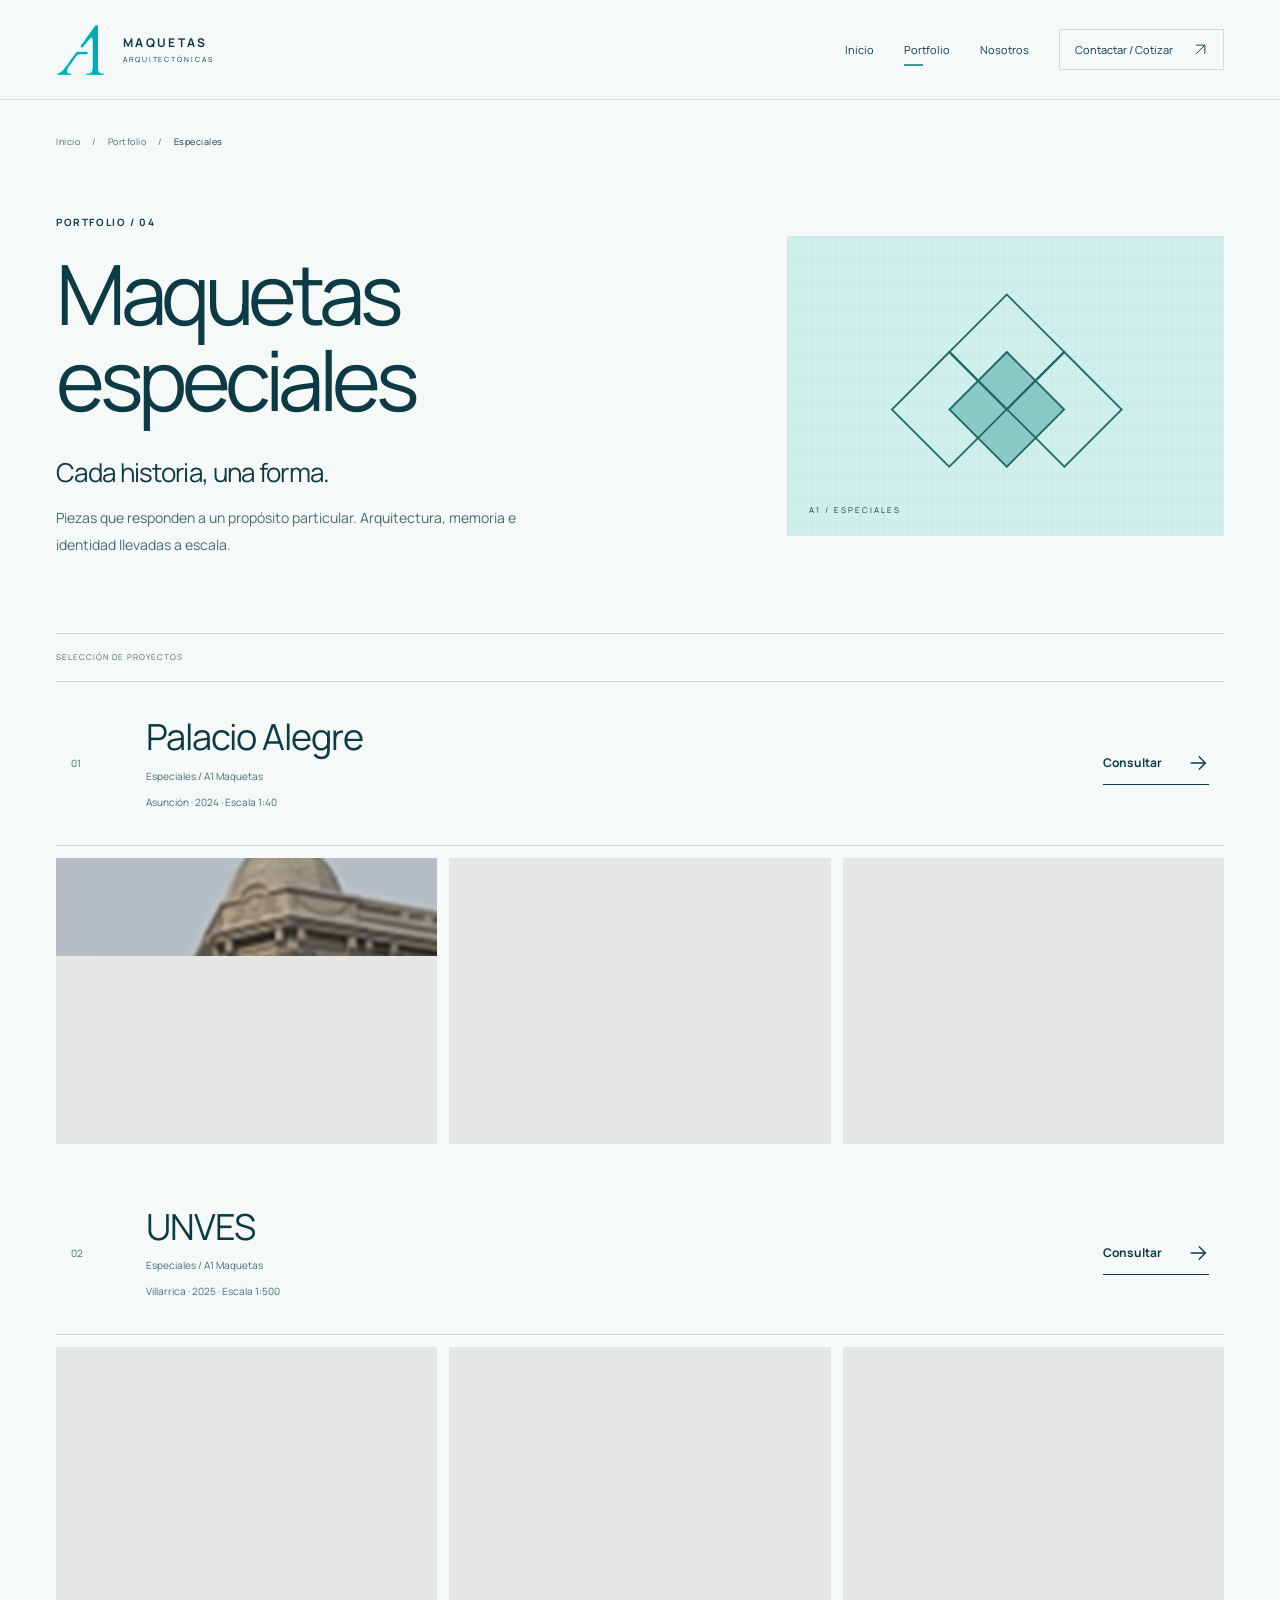
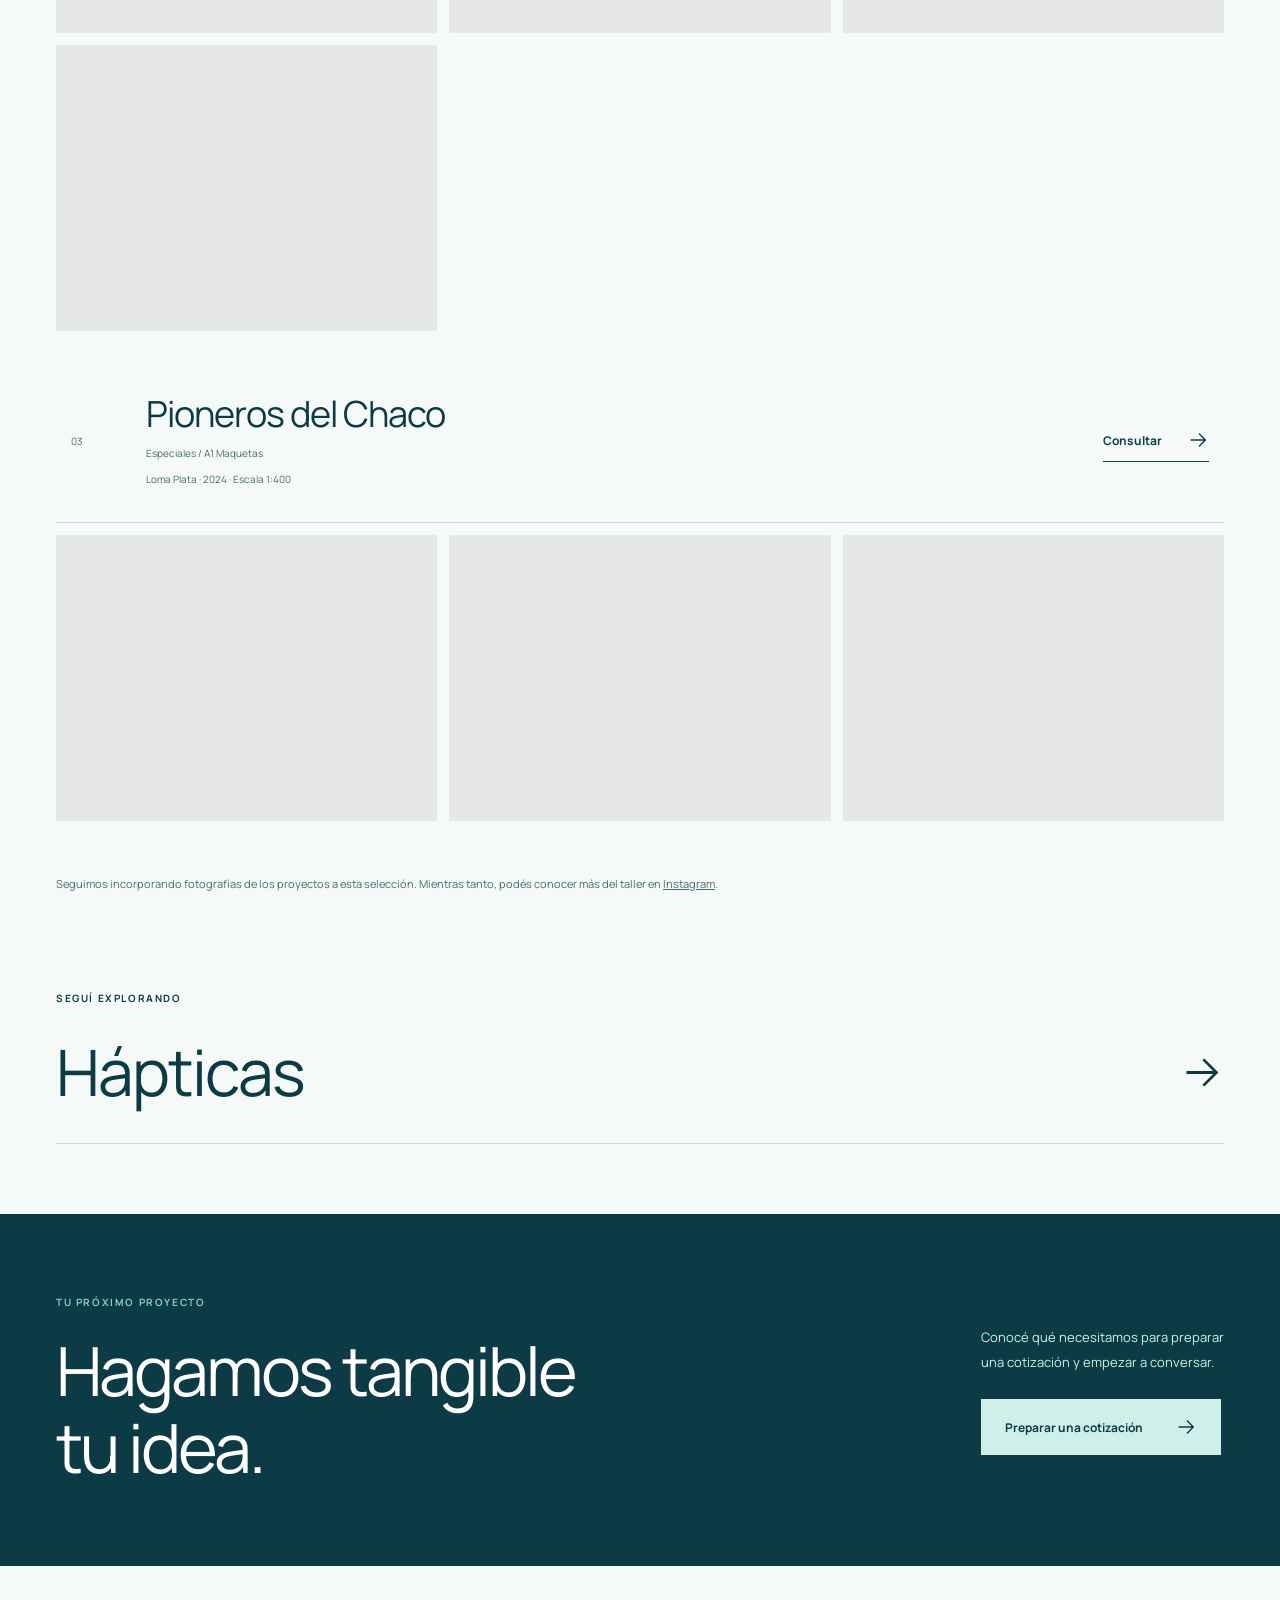
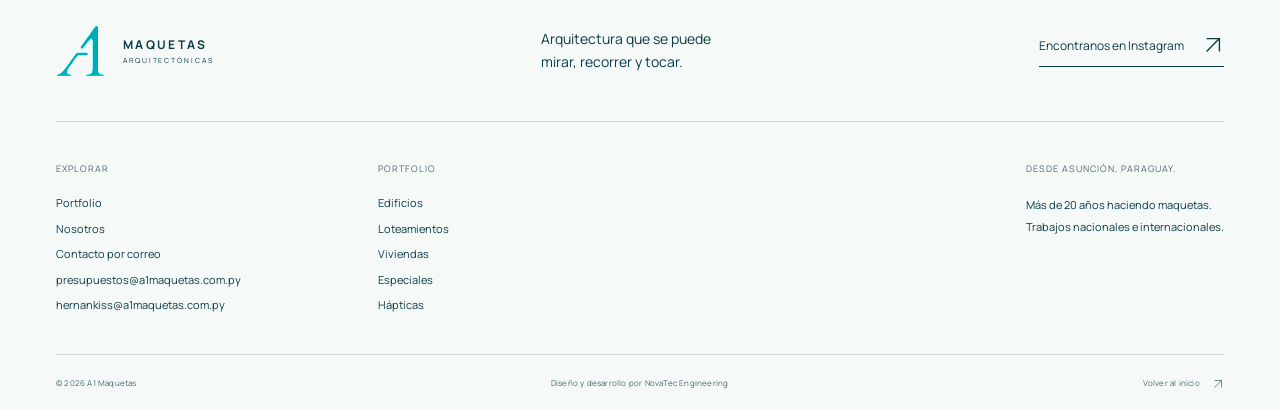
==== commit 0def94f1: "Improve A1 SEO content and structured navigation" ====
--- a/basilica-caacupe.html
+++ b/basilica-caacupe.html
@@ -1 +1 @@
-<!doctype html><html lang="es"><head><meta charset="utf-8"><meta name="viewport" content="width=device-width,initial-scale=1"><meta http-equiv="refresh" content="0;url=especiales.html"><title>A1 Maquetas</title><link rel="stylesheet" href="a1.css?v=20261028"></head><body><main class="shell page-intro"><h1>A1 Maquetas</h1><p>Continuá explorando nuestro trabajo.</p><a class="button" href="especiales.html">Ir al portafolio</a></main></body></html>+<!doctype html><html lang="es"><head><meta charset="utf-8"><meta name="viewport" content="width=device-width,initial-scale=1"><meta http-equiv="refresh" content="0;url=especiales.html"><title>A1 Maquetas</title><link rel="stylesheet" href="a1.css?v=20261106d"></head><body><main class="shell page-intro"><h1>A1 Maquetas</h1><p>Continuá explorando nuestro trabajo.</p><a class="button" href="especiales.html">Ir al portfolio</a></main></body></html>
--- a/a1.css
+++ b/a1.css
@@ -1,5 +1,5 @@
 @font-face{font-family:Manrope;src:url('assets/fonts/manrope-regular.ttf') format('truetype');font-weight:400;font-style:normal;font-display:swap}@font-face{font-family:Manrope;src:url('assets/fonts/manrope-bold.ttf') format('truetype');font-weight:600 800;font-style:normal;font-display:swap}
-:root{--mint:#CFF0EA;--soft:#88C9C4;--teal:#3E9B94;--deep:#20666B;--ink:#0C3B45;--paper:#F5FAF8;--white:#fff;--line:#0c3b4529;--muted:#466a70;--font:Manrope,Arial,sans-serif}*{box-sizing:border-box}html{scroll-behavior:smooth;scroll-padding-top:115px}body{margin:0;background:var(--paper);color:var(--ink);font-family:var(--font);font-size:15px;line-height:1.6;-webkit-font-smoothing:antialiased}body:has(dialog[open]){overflow:hidden}a{color:inherit;text-decoration:none}button,input,textarea,select{font:inherit}button,a{touch-action:manipulation}button{cursor:pointer}button{color:inherit}img{display:block;max-width:100%}h1,h2,h3,p,figure{margin:0}h1,h2,h3{font-weight:400}button{background:none;border:0}input,textarea,select{border-radius:0}button,a,input,textarea,select{ -webkit-tap-highlight-color:transparent}:focus-visible{outline:2px solid var(--deep);outline-offset:5px}.footer :focus-visible,.cta :focus-visible,.gallery-stage :focus-visible{outline-color:var(--mint)}::selection{background:var(--soft);color:var(--ink)}[hidden]{display:none!important}.shell{width:min(1320px,calc(100% - 112px));margin-inline:auto}.icon{width:22px;height:22px;flex-shrink:0;vertical-align:middle}.eyebrow,.small-caps,.breadcrumb,.catalog-meta,.require-tag,.footer-bottom{font-size:10px;letter-spacing:1.6px;text-transform:uppercase}.eyebrow{display:flex;align-items:center;gap:10px;font-weight:700}.eyebrow i{width:6px;height:6px;border-radius:50%;background:var(--deep)}.small-caps{font-size:9px}.button{display:inline-flex;align-items:center;justify-content:space-between;gap:32px;min-height:54px;padding:16px 23px;background:var(--ink);color:var(--white);border:1px solid var(--ink);font-size:12px;font-weight:700;transition:background .2s,transform .2s}.button:hover{background:var(--deep);transform:translateY(-2px)}.button-light{background:var(--mint);color:var(--ink);border-color:var(--mint)}.button-light:hover{background:var(--white)}.button-outline{background:transparent;color:var(--ink)}.button-outline:hover{color:var(--white)}.text-link{display:inline-flex;align-items:center;justify-content:space-between;gap:25px;padding-block:10px;border-bottom:1px solid currentColor;font-size:12px;font-weight:700}.text-link .icon{transition:transform .2s}.text-link:hover .icon{transform:translateX(5px)}.skip{position:fixed;left:20px;top:-70px;padding:12px;background:var(--ink);color:white;z-index:100}.skip:focus{top:10px}.header{height:100px;background:var(--paper);border-bottom:1px solid var(--line);position:relative;z-index:20}.header-inner{height:100%;display:flex;align-items:center;justify-content:space-between;gap:30px}.logo{display:inline-flex;align-items:center;gap:19px;flex-shrink:0}.logo-symbol{font-size:49px;font-weight:700;letter-spacing:-5px;line-height:1;position:relative;padding-right:8px}.logo-dot{position:absolute;width:6px;height:6px;background:var(--teal);right:-2px;bottom:5px}.logo-word{font-size:12px;font-weight:700;letter-spacing:2.3px;line-height:1.7}.logo-word>span{display:block;font-size:7px;letter-spacing:1.9px;font-weight:400}.main-nav{display:flex;align-items:center;gap:30px;font-size:11px}.main-nav>a{padding:12px 0;position:relative}.main-nav>a[aria-current=page]:after{position:absolute;content:'';bottom:4px;left:0;width:19px;height:2px;background:var(--teal)}.main-nav>a:hover{color:var(--deep)}.main-nav .nav-quote{border:1px solid var(--line);padding:11px 15px;display:flex;align-items:center;gap:20px}.main-nav .nav-quote[aria-current=page]:after{bottom:4px;left:15px}.nav-instagram{display:flex;gap:10px;align-items:center}.main-nav .icon{width:15px;height:15px}.menu-toggle{display:none}.home-intro{padding-top:62px;padding-bottom:45px;display:grid;grid-template-columns:1.3fr 1fr;gap:45px;align-items:end}h1{font-size:clamp(60px,6.2vw,96px);line-height:1.03;letter-spacing:-5.5px;margin:21px 0 0}h1 em{font-style:normal;color:var(--deep)}.intro-aside{justify-self:end;padding-bottom:5px}.intro-aside p{font-size:16px;line-height:1.8;margin:20px 0 14px}.gallery{position:relative}.gallery-stage{height:clamp(390px,44vw,630px);position:relative;background:var(--ink);overflow:hidden}.gallery-slide{height:100%;position:relative}.gallery-slide img{width:100%;height:100%;object-fit:cover;object-position:center 58%;animation:photo-in .6s ease both}.gallery-slide:nth-child(2) img{object-position:center 52%}.gallery-slide:after{content:'';position:absolute;inset:0;background:linear-gradient(180deg,#001c2600 40%,#001c26aa 100%);pointer-events:none}.gallery-slide figcaption{position:absolute;bottom:45px;left:45px;color:var(--white);z-index:1}.gallery-slide figcaption>span{display:block;text-transform:uppercase;font-size:10px;letter-spacing:2px;margin-bottom:18px}.gallery-slide figcaption strong{font-size:clamp(27px,3vw,43px);line-height:1.2;font-weight:400;letter-spacing:-1.3px}.gallery-expand{position:absolute;right:28px;bottom:35px;z-index:2;display:flex;align-items:center;gap:12px;color:white;border:1px solid #ffffff80;padding:12px 16px;background:#0c3b4540;backdrop-filter:blur(10px);font-size:10px}.gallery-expand:hover{background:var(--ink)}.gallery-expand .icon{width:18px;height:18px}.gallery-side-label{position:absolute;top:25px;right:25px;color:white;font-size:8px;letter-spacing:2px;text-shadow:0 1px 8px black}.gallery-toolbar{height:80px;display:flex;align-items:center;gap:35px;border-bottom:1px solid var(--line)}.gallery-index{display:flex;align-items:center;gap:18px;font-size:10px;font-weight:700}.gallery-index>span:last-child{opacity:.5}.gallery-track{width:150px;height:2px;background:var(--line);position:relative;overflow:hidden}.gallery-track i{position:absolute;left:0;top:0;width:50%;height:100%;background:var(--deep);transition:transform .3s}.gallery-hint{font-size:10px;color:var(--muted);margin-left:auto}.gallery-controls{display:flex;gap:10px}.gallery-controls button{width:42px;height:42px;border:1px solid var(--line);display:grid;place-items:center;transition:background .2s}.gallery-controls button:hover{background:var(--mint)}.gallery-source{display:flex;justify-content:space-between;gap:20px;padding-top:13px;color:var(--muted);font-size:9px;line-height:1.7}.gallery-source a{display:flex;gap:6px;align-items:center}.gallery-source .icon{width:12px;height:12px}.section-heading{display:flex;align-items:end;justify-content:space-between;gap:50px;margin-bottom:40px}.section-heading h2{margin-top:22px}h2{font-size:clamp(36px,3.6vw,54px);letter-spacing:-2.1px;line-height:1.13}.section-heading>p{font-size:13px;line-height:1.9;color:var(--muted);max-width:410px}.portfolio-section{padding-block:110px}.category-grid{display:grid;grid-template-columns:repeat(5,1fr);border-block:1px solid var(--line)}.category-tile{display:flex;flex-direction:column;min-width:0;padding:25px 22px 25px;border-right:1px solid var(--line);transition:background .3s}.category-tile:first-child{border-left:1px solid var(--line)}.category-tile:hover{background:var(--mint)}.tile-top{display:flex;align-items:center;justify-content:space-between;font-size:10px;color:var(--deep)}.tile-top .icon{width:18px;height:18px;transition:transform .3s}.category-tile:hover .tile-top .icon{transform:translate(3px,-3px)}.tile-bottom h3{font-size:19px;letter-spacing:-.6px}.tile-bottom>span{font-size:9px;color:var(--muted);display:block;margin-top:8px}.category-symbol{height:100px;width:110px;position:relative;margin:40px auto;flex-shrink:0;isolation:isolate}.category-symbol i{display:block;position:absolute;border:1px solid var(--deep);background:var(--mint);transition:transform .4s}.symbol-edificios i{bottom:0;width:30px;background:repeating-linear-gradient(0deg,var(--mint) 0 8px,var(--deep) 8px 9px)}.symbol-edificios i:nth-child(1){height:62px;left:0}.symbol-edificios i:nth-child(2){height:96px;left:35px}.symbol-edificios i:nth-child(3){height:78px;left:70px}.symbol-edificios i:nth-child(4){height:9px;width:110px;left:-5px;bottom:-5px;background:var(--paper)}.symbol-loteamientos{transform:rotate(-22deg) skew(10deg,10deg)}.symbol-loteamientos i{width:46px;height:36px;left:6px;top:6px;background:repeating-linear-gradient(90deg,var(--mint) 0 10px,var(--deep) 10px 11px)}.symbol-loteamientos i:nth-child(2){left:58px}.symbol-loteamientos i:nth-child(3){top:48px}.symbol-loteamientos i:nth-child(4){left:58px;top:48px}.symbol-viviendas i:first-child{width:90px;height:55px;top:35px;left:10px}.symbol-viviendas i:nth-child(2){width:70px;height:27px;left:20px;top:20px;transform:skewY(-10deg);background:var(--soft)}.symbol-viviendas i:nth-child(3){width:25px;height:35px;top:55px;left:24px}.symbol-viviendas i:nth-child(4){width:30px;height:19px;top:54px;left:60px}.symbol-especiales i{width:46px;height:46px;transform:rotate(45deg);background:transparent}.symbol-especiales i:nth-child(1){top:8px;left:33px}.symbol-especiales i:nth-child(2){top:40px;left:1px}.symbol-especiales i:nth-child(3){top:40px;left:65px}.symbol-especiales i:nth-child(4){top:40px;left:33px;background:var(--soft);z-index:-1}.symbol-hapticas i{border-radius:50%;background:none;width:100px;height:100px;left:5px}.symbol-hapticas i:nth-child(2){inset:12px 17px;width:76px;height:76px}.symbol-hapticas i:nth-child(3){inset:24px 29px;width:52px;height:52px}.symbol-hapticas i:nth-child(4){inset:36px 41px;width:28px;height:28px;background:var(--soft)}.category-tile:hover .symbol-edificios i:nth-child(2){transform:translateY(-7px)}.category-tile:hover .symbol-hapticas i:nth-child(4){transform:translateY(-7px)}.about-band{background:var(--mint);padding-block:95px;position:relative;overflow:hidden}.about-grid{display:grid;grid-template-columns:1fr 1.1fr;gap:80px;align-items:center}.experience-number>span{font-size:clamp(125px,18vw,250px);letter-spacing:-20px;line-height:1;font-weight:400}.experience-number p{font-size:12px;line-height:1.9;margin-top:24px;margin-left:12px}.about-grid h2{margin:25px 0}.about-grid h2 em{font-style:normal;color:var(--deep)}.about-grid>div>p{max-width:420px;font-size:14px;line-height:1.9}.about-grid .text-link{margin-top:25px}.quote-preview{padding-block:110px}.requirements{display:grid;grid-template-columns:repeat(3,1fr);border-block:1px solid var(--line)}.requirements article{padding:35px 35px 30px 0;border-right:1px solid var(--line)}.requirements article+article{padding-left:35px}.requirements article:last-child{border-right:0}.require-number{font-size:12px;color:var(--deep)}.requirements h3{font-size:25px;letter-spacing:-.8px;margin:35px 0 14px}.requirements p{color:var(--muted);font-size:12px;line-height:1.9;max-width:280px;min-height:70px}.require-tag{display:inline-block;margin-top:25px;font-size:8px;color:var(--deep);letter-spacing:1px}.cta{background:var(--ink);color:var(--white);padding-block:80px}.cta-inner{display:flex;align-items:center;justify-content:space-between;gap:50px}.cta h2{font-size:clamp(45px,5.3vw,78px);margin-top:22px;letter-spacing:-3px}.cta .eyebrow{color:var(--soft)}.cta p{font-size:13px;line-height:1.9;color:var(--mint);margin-bottom:25px}.footer{padding:60px 0 20px}.footer-top{display:flex;align-items:center;justify-content:space-between;gap:40px;padding-bottom:45px;border-bottom:1px solid var(--line)}.footer-top p{font-size:14px}.footer-social{display:inline-flex;align-items:center;gap:18px;font-size:12px;border-bottom:1px solid;padding-bottom:10px}.footer-links{padding-block:40px;display:grid;grid-template-columns:.7fr 1fr 1fr;gap:40px}.footer-links>div{display:flex;flex-direction:column;align-items:start;gap:8px;font-size:11px}.footer-links>div>span{font-size:9px;color:var(--muted);text-transform:uppercase;letter-spacing:1px;margin-bottom:10px}.footer-place{justify-self:end}.footer-place p{line-height:2}.footer-bottom{padding-top:22px;border-top:1px solid var(--line);display:flex;justify-content:space-between;gap:25px;font-size:8px;text-transform:none;letter-spacing:.2px;color:var(--muted)}.footer-bottom .icon{width:12px;height:12px;margin-left:10px}.breadcrumb{display:flex;gap:12px;padding-top:35px;font-size:9px;letter-spacing:.5px;color:var(--muted);text-transform:none}.breadcrumb>span:last-child{color:var(--ink)}.page-intro{padding-top:65px;padding-bottom:65px}.page-intro h1{font-size:clamp(53px,6vw,88px);max-width:1100px;letter-spacing:-4.5px}.page-lead{display:flex;justify-content:space-between;align-items:end;gap:30px;margin-top:32px}.page-lead>p{max-width:620px;font-size:15px;color:var(--muted);line-height:1.9}.catalog-count{font-size:9px;text-transform:uppercase;letter-spacing:1px;white-space:nowrap}.catalog{padding-bottom:80px}.catalog-tools{display:flex;align-items:end;gap:30px;justify-content:space-between;padding:25px 0;border-top:1px solid var(--line)}.filters{display:flex;flex-wrap:wrap;gap:5px}.filters button{padding:11px 13px;font-size:11px;border:1px solid transparent;min-height:44px}.filters button span{font-size:8px;opacity:.65;margin-left:6px}.filters button[aria-pressed=true]{background:var(--ink);color:white}.filters button:hover{border-color:var(--line)}.search{min-width:180px;display:grid;gap:7px}.search>span{font-size:9px;color:var(--muted)}.search input{border:0;border-bottom:1px solid var(--line);padding:6px 0 10px;background:transparent;width:100%;color:var(--ink);font-size:12px}.catalog-meta{display:flex;justify-content:space-between;gap:25px;border-block:1px solid var(--line);padding-block:17px;color:var(--muted);font-size:8px;letter-spacing:1px}.project-row{display:grid;grid-template-columns:65px 1fr 170px 50px;gap:25px;align-items:center;padding:25px 15px;border-bottom:1px solid var(--line);transition:background .25s}.project-row:hover{background:var(--mint)}.project-number{font-size:10px;color:var(--muted)}.project-row h3{font-size:28px;letter-spacing:-.8px}.project-row h3 a{display:block}.project-category{font-size:11px;color:var(--muted)}.project-open{width:44px;height:44px;display:grid;place-items:center}.empty-state{padding:60px 0;text-align:center}.empty-state h2{font-size:30px;letter-spacing:-1px}.empty-state p{margin:20px 0}.archive-banner{display:grid;grid-template-columns:.9fr 1.1fr;align-items:center;gap:90px;padding-bottom:100px}.archive-banner h2{margin:25px 0}.archive-banner p{font-size:13px;color:var(--muted);margin-bottom:20px}.archive-banner figure{min-width:0}.image-open{padding:0;display:block;width:100%;position:relative;overflow:hidden}.image-open img{width:100%;height:330px;object-fit:cover;transition:transform .6s}.image-open:hover img{transform:scale(1.04)}.image-open>.icon{position:absolute;right:17px;bottom:17px;color:white;background:var(--ink);padding:8px;width:38px;height:38px}.archive-banner figcaption{font-size:9px;color:var(--muted);line-height:1.8;margin-top:12px}.category-intro{padding-block:65px 75px;display:grid;grid-template-columns:1.5fr 1fr;gap:75px;align-items:center}.category-intro h1{font-size:clamp(58px,6.5vw,100px);display:flex;align-items:start;gap:22px;flex-wrap:wrap}.title-count{font-size:20px;letter-spacing:0;margin-top:8px;color:var(--deep)}.category-intro h2{font-size:26px;letter-spacing:-.7px;margin-top:35px}.category-intro p{font-size:14px;color:var(--muted);max-width:480px;margin-top:18px;line-height:1.9}.category-graphic{height:300px;background:var(--mint);display:grid;place-items:center;position:relative;overflow:hidden;background-image:linear-gradient(#0c3b4509 1px,transparent 1px),linear-gradient(90deg,#0c3b4509 1px,transparent 1px);background-size:24px 24px}.category-graphic>.category-symbol{transform:scale(1.8);margin:0}.category-graphic>.symbol-loteamientos{transform:scale(1.8) rotate(-22deg) skew(10deg,10deg)}.category-graphic>span{position:absolute;bottom:20px;left:22px;font-size:8px;letter-spacing:2px}.category-selection{padding-bottom:65px}.category-project{display:flex;gap:40px;align-items:center;border-bottom:1px solid var(--line);padding:35px 15px;scroll-margin-top:30px}.category-project:target{background:var(--mint)}.category-project>span{font-size:10px;color:var(--muted);min-width:35px}.category-project h2{font-size:36px;letter-spacing:-1px}.category-project p{font-size:10px;color:var(--muted);margin-top:10px}.category-project .text-link{margin-left:auto}.collection-note{font-size:11px;color:var(--muted);margin-top:25px;max-width:750px;line-height:1.9}.collection-note a{text-decoration:underline}.next-category{padding:30px 0 70px}.next-category>a{display:flex;justify-content:space-between;align-items:center;margin-top:15px;border-bottom:1px solid var(--line);padding-bottom:20px;font-size:clamp(35px,5vw,70px);letter-spacing:-2px}.next-category>a>.icon{width:45px;height:45px}.about-story{display:grid;grid-template-columns:1fr 1fr;gap:90px;align-items:center;padding-bottom:100px}.about-story-photo{position:relative}.about-story-photo>img{width:100%;height:560px;object-fit:cover;object-position:33% center}.photo-credit{position:absolute;bottom:0;left:0;right:0;background:var(--ink);color:var(--mint);display:flex;align-items:center;justify-content:space-between;padding:12px 20px;font-size:9px}.photo-credit .icon{width:15px;height:15px}.about-story-copy h2{margin:25px 0}.about-story-copy p{font-size:14px;color:var(--muted);margin-bottom:20px;line-height:1.9}.signature{border-top:1px solid var(--line);padding-top:25px;margin-top:32px;font-size:22px;letter-spacing:-.5px}.signature span{display:block;font-size:9px;letter-spacing:.5px;margin-top:10px}.principles{padding-block:100px}.principle-grid{display:grid;grid-template-columns:repeat(3,1fr);gap:50px;margin-top:40px}.principle-grid article{border-top:1px solid var(--line);padding-top:22px}.principle-grid article>span{font-size:10px;color:var(--muted)}.principle-grid h2{margin:32px 0 18px}.principle-grid p{font-size:13px;color:var(--muted);max-width:290px}.quote-requirements{padding-bottom:85px}.brief-section{display:grid;grid-template-columns:.9fr 1.1fr;gap:95px;padding-bottom:100px}.brief-intro h2{margin:25px 0}.brief-intro p{font-size:14px;color:var(--muted);max-width:380px;line-height:1.9}.brief-intro .brief-help{font-size:11px;margin-top:20px}.brief-intro .text-link{margin-top:20px}.brief-form{display:grid;gap:28px}.brief-form label,.brief-result label{display:grid;gap:10px;font-size:11px;font-weight:700}.field-grid{display:grid;grid-template-columns:1fr 1fr;gap:24px}.brief-form input:not([type=checkbox]),.brief-form select,.brief-form textarea,.brief-result textarea{width:100%;border:0;border-bottom:1px solid var(--line);background:transparent;color:var(--ink);padding:12px 0;font-size:13px;font-weight:400;min-height:45px}.brief-form textarea{resize:vertical;min-height:100px}.brief-form input::placeholder,.brief-form textarea::placeholder{color:var(--muted);opacity:.85}.brief-form fieldset{border:0;margin:0;padding:0;min-width:0}.brief-form legend{font-size:11px;font-weight:700;padding:0}.brief-form fieldset>p{font-size:10px;color:var(--muted);margin-top:6px}.document-checks{display:flex;flex-wrap:wrap;gap:10px;margin-top:18px}.document-checks label{display:flex;align-items:center;gap:8px;border:1px solid var(--line);padding:12px;font-size:10px;font-weight:400;cursor:pointer}.document-checks label:has(input:checked){background:var(--mint);border-color:var(--deep)}.document-checks input{accent-color:var(--deep);width:15px;height:15px;margin:0}.document-progress{font-size:9px;color:var(--deep);display:block;margin-top:14px}.brief-form>.button{width:100%}.form-note{font-size:9px;color:var(--muted);margin-top:-15px}.brief-result{display:grid;grid-template-columns:.9fr 1.1fr;gap:95px;padding:45px;border:1px solid var(--line);background:var(--mint);margin-bottom:90px}.brief-result h2{margin-top:22px}.brief-result p{font-size:12px;line-height:1.9;margin-top:20px;max-width:350px}.brief-result textarea{padding:18px;background:var(--paper);border:1px solid var(--line);line-height:1.8;resize:vertical;margin-top:10px}.brief-actions{display:flex;flex-wrap:wrap;gap:10px;margin-top:20px}.brief-actions .button{font-size:11px;padding:13px 16px;gap:20px}.brief-result #copyStatus{margin-top:12px;font-size:10px}.lightbox{width:min(1400px,96vw);max-width:none;height:92vh;max-height:none;padding:50px 30px 20px;border:0;background:var(--ink);color:white;overflow:hidden}.lightbox::backdrop{background:#001b22eb;backdrop-filter:blur(8px)}.lightbox>img{width:100%;height:calc(100% - 45px);object-fit:contain}.lightbox>p{text-align:center;font-size:11px;margin-top:16px}.lightbox-close{position:absolute;top:12px;right:14px;color:white;width:36px;height:36px}.lightbox-close:focus-visible{outline-color:white}@keyframes photo-in{from{opacity:.5;transform:scale(1.015)}to{opacity:1;transform:scale(1)}}
+:root{--mint:#CFF0EA;--soft:#88C9C4;--teal:#3E9B94;--deep:#20666B;--ink:#0C3B45;--paper:#F5FAF8;--white:#fff;--line:#0c3b4529;--muted:#466a70;--font:Manrope,Arial,sans-serif}*{box-sizing:border-box}html{scroll-behavior:smooth;scroll-padding-top:115px}body{margin:0;background:var(--paper);color:var(--ink);font-family:var(--font);font-size:15px;line-height:1.6;-webkit-font-smoothing:antialiased}body:has(dialog[open]){overflow:hidden}a{color:inherit;text-decoration:none}button,input,textarea,select{font:inherit}button,a{touch-action:manipulation}button{cursor:pointer}button{color:inherit}img{display:block;max-width:100%}h1,h2,h3,p,figure{margin:0}h1,h2,h3{font-weight:400}button{background:none;border:0}input,textarea,select{border-radius:0}button,a,input,textarea,select{ -webkit-tap-highlight-color:transparent}:focus-visible{outline:2px solid var(--deep);outline-offset:5px}.footer :focus-visible,.cta :focus-visible,.gallery-stage :focus-visible{outline-color:var(--mint)}::selection{background:var(--soft);color:var(--ink)}[hidden]{display:none!important}.shell{width:min(1320px,calc(100% - 112px));margin-inline:auto}.icon{width:22px;height:22px;flex-shrink:0;vertical-align:middle}.eyebrow,.small-caps,.breadcrumb,.catalog-meta,.require-tag,.footer-bottom{font-size:10px;letter-spacing:1.6px;text-transform:uppercase}.eyebrow{display:flex;align-items:center;gap:10px;font-weight:700}.eyebrow i{width:6px;height:6px;border-radius:50%;background:var(--deep)}.small-caps{font-size:9px}.button{display:inline-flex;align-items:center;justify-content:space-between;gap:32px;min-height:54px;padding:16px 23px;background:var(--ink);color:var(--white);border:1px solid var(--ink);font-size:12px;font-weight:700;transition:background .2s,transform .2s}.button:hover{background:var(--deep);transform:translateY(-2px)}.button-light{background:var(--mint);color:var(--ink);border-color:var(--mint)}.button-light:hover{background:var(--white)}.button-outline{background:transparent;color:var(--ink)}.button-outline:hover{color:var(--white)}.text-link{display:inline-flex;align-items:center;justify-content:space-between;gap:25px;padding-block:10px;border-bottom:1px solid currentColor;font-size:12px;font-weight:700}.text-link .icon{transition:transform .2s}.text-link:hover .icon{transform:translateX(5px)}.skip{position:fixed;left:20px;top:-70px;padding:12px;background:var(--ink);color:white;z-index:100}.skip:focus{top:10px}.header{height:100px;background:var(--paper);border-bottom:1px solid var(--line);position:relative;z-index:20}.header-inner{height:100%;display:flex;align-items:center;justify-content:space-between;gap:30px}.logo{display:inline-flex;align-items:center;gap:19px;flex-shrink:0}.logo-symbol{font-size:49px;font-weight:700;letter-spacing:-5px;line-height:1;position:relative;padding-right:8px}.logo-dot{position:absolute;width:6px;height:6px;background:var(--teal);right:-2px;bottom:5px}.logo-word{font-size:12px;font-weight:700;letter-spacing:2.3px;line-height:1.7}.logo-word>span{display:block;font-size:7px;letter-spacing:1.9px;font-weight:400}.main-nav{display:flex;align-items:center;gap:30px;font-size:11px}.main-nav>a{padding:12px 0;position:relative}.main-nav>a[aria-current=page]:after{position:absolute;content:'';bottom:4px;left:0;width:19px;height:2px;background:var(--teal)}.main-nav>a:hover{color:var(--deep)}.main-nav .nav-quote{border:1px solid var(--line);padding:11px 15px;display:flex;align-items:center;gap:20px}.main-nav .nav-quote[aria-current=page]:after{bottom:4px;left:15px}.nav-instagram{display:flex;gap:10px;align-items:center}.main-nav .icon{width:15px;height:15px}.menu-toggle{display:none}.home-intro{padding-top:62px;padding-bottom:45px;display:grid;grid-template-columns:1.3fr 1fr;gap:45px;align-items:end}h1{font-size:clamp(60px,6.2vw,96px);line-height:1.03;letter-spacing:-5.5px;margin:21px 0 0}h1 em{font-style:normal;color:var(--deep)}.intro-aside{justify-self:end;padding-bottom:5px}.intro-aside p{font-size:16px;line-height:1.8;margin:20px 0 14px}.gallery{position:relative}.gallery-stage{height:clamp(390px,44vw,630px);position:relative;background:var(--ink);overflow:hidden}.gallery-slide{height:100%;position:relative}.gallery-slide img{width:100%;height:100%;object-fit:cover;object-position:center 58%;animation:photo-in .6s ease both}.gallery-slide:nth-child(2) img{object-position:center 52%}.gallery-slide:after{content:'';position:absolute;inset:0;background:linear-gradient(180deg,#001c2600 40%,#001c26aa 100%);pointer-events:none}.gallery-slide figcaption{position:absolute;bottom:45px;left:45px;color:var(--white);z-index:1}.gallery-slide figcaption>span{display:block;text-transform:uppercase;font-size:10px;letter-spacing:2px;margin-bottom:18px}.gallery-slide figcaption strong{font-size:clamp(27px,3vw,43px);line-height:1.2;font-weight:400;letter-spacing:-1.3px}.gallery-expand{position:absolute;right:28px;bottom:35px;z-index:2;display:flex;align-items:center;gap:12px;color:white;border:1px solid #ffffff80;padding:12px 16px;background:#0c3b4540;backdrop-filter:blur(10px);font-size:10px}.gallery-expand:hover{background:var(--ink)}.gallery-expand .icon{width:18px;height:18px}.gallery-side-label{position:absolute;top:25px;right:25px;color:white;font-size:8px;letter-spacing:2px;text-shadow:0 1px 8px black}.gallery-toolbar{height:80px;display:flex;align-items:center;gap:35px;border-bottom:1px solid var(--line)}.gallery-index{display:flex;align-items:center;gap:18px;font-size:10px;font-weight:700}.gallery-index>span:last-child{opacity:.5}.gallery-track{width:150px;height:2px;background:var(--line);position:relative;overflow:hidden}.gallery-track i{position:absolute;left:0;top:0;width:20%;height:100%;background:var(--deep);transition:transform .3s}.gallery-hint{font-size:10px;color:var(--muted);margin-left:auto}.gallery-controls{display:flex;gap:10px}.gallery-controls button{width:42px;height:42px;border:1px solid var(--line);display:grid;place-items:center;transition:background .2s}.gallery-controls button:hover{background:var(--mint)}.gallery-source{display:flex;justify-content:space-between;gap:20px;padding-top:13px;color:var(--muted);font-size:9px;line-height:1.7}.gallery-source a{display:flex;gap:6px;align-items:center}.gallery-source .icon{width:12px;height:12px}.section-heading{display:flex;align-items:end;justify-content:space-between;gap:50px;margin-bottom:40px}.section-heading h2{margin-top:22px}h2{font-size:clamp(36px,3.6vw,54px);letter-spacing:-2.1px;line-height:1.13}.section-heading>p{font-size:13px;line-height:1.9;color:var(--muted);max-width:410px}.portfolio-section{padding-block:110px}.category-grid{display:grid;grid-template-columns:repeat(5,1fr);border-block:1px solid var(--line)}.category-tile{display:flex;flex-direction:column;min-width:0;padding:25px 22px 25px;border-right:1px solid var(--line);transition:background .3s}.category-tile:first-child{border-left:1px solid var(--line)}.category-tile:hover{background:var(--mint)}.tile-top{display:flex;align-items:center;justify-content:space-between;font-size:10px;color:var(--deep)}.tile-top .icon{width:18px;height:18px;transition:transform .3s}.category-tile:hover .tile-top .icon{transform:translate(3px,-3px)}.tile-bottom h3{font-size:19px;letter-spacing:-.6px}.tile-bottom>span{font-size:9px;color:var(--muted);display:block;margin-top:8px}.category-symbol{height:100px;width:110px;position:relative;margin:40px auto;flex-shrink:0;isolation:isolate}.category-symbol i{display:block;position:absolute;border:1px solid var(--deep);background:var(--mint);transition:transform .4s}.symbol-edificios i{bottom:0;width:30px;background:repeating-linear-gradient(0deg,var(--mint) 0 8px,var(--deep) 8px 9px)}.symbol-edificios i:nth-child(1){height:62px;left:0}.symbol-edificios i:nth-child(2){height:96px;left:35px}.symbol-edificios i:nth-child(3){height:78px;left:70px}.symbol-edificios i:nth-child(4){height:9px;width:110px;left:-5px;bottom:-5px;background:var(--paper)}.symbol-loteamientos{transform:rotate(-22deg) skew(10deg,10deg)}.symbol-loteamientos i{width:46px;height:36px;left:6px;top:6px;background:repeating-linear-gradient(90deg,var(--mint) 0 10px,var(--deep) 10px 11px)}.symbol-loteamientos i:nth-child(2){left:58px}.symbol-loteamientos i:nth-child(3){top:48px}.symbol-loteamientos i:nth-child(4){left:58px;top:48px}.symbol-viviendas i:first-child{width:90px;height:55px;top:35px;left:10px}.symbol-viviendas i:nth-child(2){width:70px;height:27px;left:20px;top:20px;transform:skewY(-10deg);background:var(--soft)}.symbol-viviendas i:nth-child(3){width:25px;height:35px;top:55px;left:24px}.symbol-viviendas i:nth-child(4){width:30px;height:19px;top:54px;left:60px}.symbol-especiales i{width:46px;height:46px;transform:rotate(45deg);background:transparent}.symbol-especiales i:nth-child(1){top:8px;left:33px}.symbol-especiales i:nth-child(2){top:40px;left:1px}.symbol-especiales i:nth-child(3){top:40px;left:65px}.symbol-especiales i:nth-child(4){top:40px;left:33px;background:var(--soft);z-index:-1}.symbol-hapticas i{border-radius:50%;background:none;width:100px;height:100px;left:5px}.symbol-hapticas i:nth-child(2){inset:12px 17px;width:76px;height:76px}.symbol-hapticas i:nth-child(3){inset:24px 29px;width:52px;height:52px}.symbol-hapticas i:nth-child(4){inset:36px 41px;width:28px;height:28px;background:var(--soft)}.category-tile:hover .symbol-edificios i:nth-child(2){transform:translateY(-7px)}.category-tile:hover .symbol-hapticas i:nth-child(4){transform:translateY(-7px)}.about-band{background:var(--mint);padding-block:95px;position:relative;overflow:hidden}.about-grid{display:grid;grid-template-columns:1fr 1.1fr;gap:80px;align-items:center}.experience-number>span{font-size:clamp(125px,18vw,250px);letter-spacing:-20px;line-height:1;font-weight:400}.experience-number p{font-size:12px;line-height:1.9;margin-top:24px;margin-left:12px}.about-grid h2{margin:25px 0}.about-grid h2 em{font-style:normal;color:var(--deep)}.about-grid>div>p{max-width:420px;font-size:14px;line-height:1.9}.about-grid .text-link{margin-top:25px}.quote-preview{padding-block:110px}.requirements{display:grid;grid-template-columns:repeat(3,1fr);border-block:1px solid var(--line)}.requirements article{padding:35px 35px 30px 0;border-right:1px solid var(--line)}.requirements article+article{padding-left:35px}.requirements article:last-child{border-right:0}.require-number{font-size:12px;color:var(--deep)}.requirements h3{font-size:25px;letter-spacing:-.8px;margin:35px 0 14px}.requirements p{color:var(--muted);font-size:12px;line-height:1.9;max-width:280px;min-height:70px}.require-tag{display:inline-block;margin-top:25px;font-size:8px;color:var(--deep);letter-spacing:1px}.cta{background:var(--ink);color:var(--white);padding-block:80px}.cta-inner{display:flex;align-items:center;justify-content:space-between;gap:50px}.cta h2{font-size:clamp(45px,5.3vw,78px);margin-top:22px;letter-spacing:-3px}.cta .eyebrow{color:var(--soft)}.cta p{font-size:13px;line-height:1.9;color:var(--mint);margin-bottom:25px}.footer{padding:60px 0 20px}.footer-top{display:flex;align-items:center;justify-content:space-between;gap:40px;padding-bottom:45px;border-bottom:1px solid var(--line)}.footer-top p{font-size:14px}.footer-social{display:inline-flex;align-items:center;gap:18px;font-size:12px;border-bottom:1px solid;padding-bottom:10px}.footer-links{padding-block:40px;display:grid;grid-template-columns:.7fr 1fr 1fr;gap:40px}.footer-links>div{display:flex;flex-direction:column;align-items:start;gap:8px;font-size:11px}.footer-links>div>span{font-size:9px;color:var(--muted);text-transform:uppercase;letter-spacing:1px;margin-bottom:10px}.footer-place{justify-self:end}.footer-place p{line-height:2}.footer-bottom{padding-top:22px;border-top:1px solid var(--line);display:flex;justify-content:space-between;gap:25px;font-size:8px;text-transform:none;letter-spacing:.2px;color:var(--muted)}.footer-bottom .icon{width:12px;height:12px;margin-left:10px}.breadcrumb{display:flex;gap:12px;padding-top:35px;font-size:9px;letter-spacing:.5px;color:var(--muted);text-transform:none}.breadcrumb>span:last-child{color:var(--ink)}.page-intro{padding-top:65px;padding-bottom:65px}.page-intro h1{font-size:clamp(53px,6vw,88px);max-width:1100px;letter-spacing:-4.5px}.page-lead{display:flex;justify-content:space-between;align-items:end;gap:30px;margin-top:32px}.page-lead>p{max-width:620px;font-size:15px;color:var(--muted);line-height:1.9}.catalog-count{font-size:9px;text-transform:uppercase;letter-spacing:1px;white-space:nowrap}.catalog{padding-bottom:80px}.catalog-tools{display:flex;align-items:end;gap:30px;justify-content:space-between;padding:25px 0;border-top:1px solid var(--line)}.filters{display:flex;flex-wrap:wrap;gap:5px}.filters button{padding:11px 13px;font-size:11px;border:1px solid transparent;min-height:44px}.filters button span{font-size:8px;opacity:.65;margin-left:6px}.filters button[aria-pressed=true]{background:var(--ink);color:white}.filters button:hover{border-color:var(--line)}.search{min-width:180px;display:grid;gap:7px}.search>span{font-size:9px;color:var(--muted)}.search input{border:0;border-bottom:1px solid var(--line);padding:6px 0 10px;background:transparent;width:100%;color:var(--ink);font-size:12px}.catalog-meta{display:flex;justify-content:space-between;gap:25px;border-block:1px solid var(--line);padding-block:17px;color:var(--muted);font-size:8px;letter-spacing:1px}.project-row{display:grid;grid-template-columns:65px 1fr 170px 50px;gap:25px;align-items:center;padding:25px 15px;border-bottom:1px solid var(--line);transition:background .25s}.project-row:hover{background:var(--mint)}.project-number{font-size:10px;color:var(--muted)}.project-row h3{font-size:28px;letter-spacing:-.8px}.project-row h3 a{display:block}.project-category{font-size:11px;color:var(--muted)}.project-open{width:44px;height:44px;display:grid;place-items:center}.empty-state{padding:60px 0;text-align:center}.empty-state h2{font-size:30px;letter-spacing:-1px}.empty-state p{margin:20px 0}.archive-banner{display:grid;grid-template-columns:.9fr 1.1fr;align-items:center;gap:90px;padding-bottom:100px}.archive-banner h2{margin:25px 0}.archive-banner p{font-size:13px;color:var(--muted);margin-bottom:20px}.archive-banner figure{min-width:0}.image-open{padding:0;display:block;width:100%;position:relative;overflow:hidden}.image-open img{width:100%;height:330px;object-fit:cover;transition:transform .6s}.image-open:hover img{transform:scale(1.04)}.image-open>.icon{position:absolute;right:17px;bottom:17px;color:white;background:var(--ink);padding:8px;width:38px;height:38px}.archive-banner figcaption{font-size:9px;color:var(--muted);line-height:1.8;margin-top:12px}.category-intro{padding-block:65px 75px;display:grid;grid-template-columns:1.5fr 1fr;gap:75px;align-items:center}.category-intro h1{font-size:clamp(58px,6.5vw,100px);display:flex;align-items:start;gap:22px;flex-wrap:wrap}.title-count{font-size:20px;letter-spacing:0;margin-top:8px;color:var(--deep)}.category-intro h2{font-size:26px;letter-spacing:-.7px;margin-top:35px}.category-intro p{font-size:14px;color:var(--muted);max-width:480px;margin-top:18px;line-height:1.9}.category-graphic{height:300px;background:var(--mint);display:grid;place-items:center;position:relative;overflow:hidden;background-image:linear-gradient(#0c3b4509 1px,transparent 1px),linear-gradient(90deg,#0c3b4509 1px,transparent 1px);background-size:24px 24px}.category-graphic>.category-symbol{transform:scale(1.8);margin:0}.category-graphic>.symbol-loteamientos{transform:scale(1.8) rotate(-22deg) skew(10deg,10deg)}.category-graphic>span{position:absolute;bottom:20px;left:22px;font-size:8px;letter-spacing:2px}.category-selection{padding-bottom:65px}.category-project{display:flex;gap:40px;align-items:center;border-bottom:1px solid var(--line);padding:35px 15px;scroll-margin-top:30px}.category-project:target{background:var(--mint)}.category-project>span{font-size:10px;color:var(--muted);min-width:35px}.category-project h2{font-size:36px;letter-spacing:-1px}.category-project p{font-size:10px;color:var(--muted);margin-top:10px}.category-project .text-link{margin-left:auto}.collection-note{font-size:11px;color:var(--muted);margin-top:25px;max-width:750px;line-height:1.9}.collection-note a{text-decoration:underline}.next-category{padding:30px 0 70px}.next-category>a{display:flex;justify-content:space-between;align-items:center;margin-top:15px;border-bottom:1px solid var(--line);padding-bottom:20px;font-size:clamp(35px,5vw,70px);letter-spacing:-2px}.next-category>a>.icon{width:45px;height:45px}.about-story{display:grid;grid-template-columns:1fr 1fr;gap:90px;align-items:center;padding-bottom:100px}.about-story-photo{position:relative}.about-story-photo>img{width:100%;height:560px;object-fit:cover;object-position:33% center}.photo-credit{position:absolute;bottom:0;left:0;right:0;background:var(--ink);color:var(--mint);display:flex;align-items:center;justify-content:space-between;padding:12px 20px;font-size:9px}.photo-credit .icon{width:15px;height:15px}.about-story-copy h2{margin:25px 0}.about-story-copy p{font-size:14px;color:var(--muted);margin-bottom:20px;line-height:1.9}.signature{border-top:1px solid var(--line);padding-top:25px;margin-top:32px;font-size:22px;letter-spacing:-.5px}.signature span{display:block;font-size:9px;letter-spacing:.5px;margin-top:10px}.principles{padding-block:100px}.principle-grid{display:grid;grid-template-columns:repeat(3,1fr);gap:50px;margin-top:40px}.principle-grid article{border-top:1px solid var(--line);padding-top:22px}.principle-grid article>span{font-size:10px;color:var(--muted)}.principle-grid h2{margin:32px 0 18px}.principle-grid p{font-size:13px;color:var(--muted);max-width:290px}.quote-requirements{padding-bottom:85px}.brief-section{display:grid;grid-template-columns:.9fr 1.1fr;gap:95px;padding-bottom:100px}.brief-intro h2{margin:25px 0}.brief-intro p{font-size:14px;color:var(--muted);max-width:380px;line-height:1.9}.brief-intro .brief-help{font-size:11px;margin-top:20px}.brief-intro .text-link{margin-top:20px}.brief-form{display:grid;gap:28px}.brief-form label,.brief-result label{display:grid;gap:10px;font-size:11px;font-weight:700}.field-grid{display:grid;grid-template-columns:1fr 1fr;gap:24px}.brief-form input:not([type=checkbox]),.brief-form select,.brief-form textarea,.brief-result textarea{width:100%;border:0;border-bottom:1px solid var(--line);background:transparent;color:var(--ink);padding:12px 0;font-size:13px;font-weight:400;min-height:45px}.brief-form textarea{resize:vertical;min-height:100px}.brief-form input::placeholder,.brief-form textarea::placeholder{color:var(--muted);opacity:.85}.brief-form fieldset{border:0;margin:0;padding:0;min-width:0}.brief-form legend{font-size:11px;font-weight:700;padding:0}.brief-form fieldset>p{font-size:10px;color:var(--muted);margin-top:6px}.document-checks{display:flex;flex-wrap:wrap;gap:10px;margin-top:18px}.document-checks label{display:flex;align-items:center;gap:8px;border:1px solid var(--line);padding:12px;font-size:10px;font-weight:400;cursor:pointer}.document-checks label:has(input:checked){background:var(--mint);border-color:var(--deep)}.document-checks input{accent-color:var(--deep);width:15px;height:15px;margin:0}.document-progress{font-size:9px;color:var(--deep);display:block;margin-top:14px}.brief-form>.button{width:100%}.form-note{font-size:9px;color:var(--muted);margin-top:-15px}.brief-result{display:grid;grid-template-columns:.9fr 1.1fr;gap:95px;padding:45px;border:1px solid var(--line);background:var(--mint);margin-bottom:90px}.brief-result h2{margin-top:22px}.brief-result p{font-size:12px;line-height:1.9;margin-top:20px;max-width:350px}.brief-result textarea{padding:18px;background:var(--paper);border:1px solid var(--line);line-height:1.8;resize:vertical;margin-top:10px}.brief-actions{display:flex;flex-wrap:wrap;gap:10px;margin-top:20px}.brief-actions .button{font-size:11px;padding:13px 16px;gap:20px}.brief-result #copyStatus{margin-top:12px;font-size:10px}.lightbox{width:min(1400px,96vw);max-width:none;height:92vh;max-height:none;padding:50px 30px 20px;border:0;background:var(--ink);color:white;overflow:hidden}.lightbox::backdrop{background:#001b22eb;backdrop-filter:blur(8px)}.lightbox>img{width:100%;height:calc(100% - 45px);object-fit:contain}.lightbox>p{text-align:center;font-size:11px;margin-top:16px}.lightbox-close{position:absolute;top:12px;right:14px;color:white;width:36px;height:36px}.lightbox-close:focus-visible{outline-color:white}@keyframes photo-in{from{opacity:.5;transform:scale(1.015)}to{opacity:1;transform:scale(1)}}
 @media(min-width:1600px){.gallery-stage{height:630px}.home-intro{padding-top:80px}}@media(max-width:1150px){.shell{width:calc(100% - 72px)}.main-nav{gap:22px}.nav-instagram{display:none}.category-tile{padding:22px 16px}.tile-bottom h3{font-size:16px}.category-symbol{transform:scale(.85);margin:32px auto}.symbol-loteamientos{transform:scale(.85) rotate(-22deg) skew(10deg,10deg)}.about-grid{gap:50px}.category-intro{gap:45px}.archive-banner,.about-story,.brief-section{gap:50px}.catalog-tools{display:block}.search{max-width:300px;margin-top:20px}.brief-result{gap:50px}.experience-number>span{letter-spacing:-14px}}@media(max-width:800px){.shell{width:calc(100% - 40px)}.header{height:82px}.logo-symbol{font-size:42px}.logo-word{font-size:10px;letter-spacing:1.6px}.logo-word>span{font-size:6px;letter-spacing:1.3px}.logo{gap:15px}.menu-toggle{display:flex;align-items:center;gap:13px;font-size:11px;padding:12px 0 12px 16px;min-height:44px}.menu-lines{width:20px;height:13px;border-block:1px solid var(--ink);position:relative}.menu-lines:after{content:'';position:absolute;top:5px;left:0;width:14px;height:1px;background:var(--ink)}.menu-toggle[aria-expanded=true] .menu-lines{border:0}.menu-toggle[aria-expanded=true] .menu-lines:after{width:20px;transform:rotate(45deg)}.menu-toggle[aria-expanded=true] .menu-lines:before{content:'';position:absolute;top:5px;width:20px;height:1px;background:var(--ink);transform:rotate(-45deg)}.main-nav{display:none;position:absolute;top:82px;left:0;right:0;background:var(--paper);padding:20px;border-bottom:1px solid var(--line);box-shadow:0 20px 30px #0c3b4512;gap:10px}.main-nav.is-open{display:flex;flex-direction:column;align-items:stretch}.main-nav>a{padding:13px}.main-nav>a[aria-current=page]:after{left:13px;bottom:8px}.main-nav .nav-instagram{display:flex}.home-intro{gap:30px;padding-top:45px;padding-bottom:35px}h1{font-size:64px;letter-spacing:-3.7px}.intro-aside p{font-size:13px}.intro-aside .small-caps{font-size:8px}.gallery-stage{height:430px}.gallery-slide figcaption{left:28px;bottom:30px}.gallery-slide figcaption strong{font-size:32px}.category-grid{grid-template-columns:repeat(3,1fr);border-top:0}.category-tile{border-top:1px solid var(--line);padding:22px;min-height:240px}.category-tile:nth-child(4){border-left:1px solid var(--line)}.category-symbol{margin:25px auto;transform:scale(.85)}.symbol-loteamientos{transform:scale(.85) rotate(-22deg) skew(10deg,10deg)}.tile-bottom h3{font-size:19px}.portfolio-section,.quote-preview,.principles{padding-block:75px}.about-band{padding-block:65px}.about-grid{gap:35px}.experience-number>span{font-size:145px;letter-spacing:-12px}.about-grid h2{font-size:40px;letter-spacing:-1.7px}.section-heading{gap:30px}.section-heading>p{max-width:280px;font-size:12px}.requirements article{padding-right:20px}.requirements article+article{padding-left:20px}.requirements h3{font-size:22px}.cta{padding-block:65px}.cta-inner{gap:30px}.cta h2{font-size:55px}.footer-top{flex-wrap:wrap}.footer-social{font-size:11px}.footer-links{gap:25px}.page-intro{padding-block:50px}.page-intro h1{font-size:66px;letter-spacing:-3px}.page-lead{display:block}.catalog-count{display:block;margin-top:25px}.project-row{grid-template-columns:35px 1fr 120px 35px;gap:15px;padding:22px 0}.project-row h3{font-size:24px}.project-category{font-size:10px}.archive-banner{gap:35px;padding-bottom:70px}.category-intro{grid-template-columns:1.2fr 1fr;gap:25px;padding-top:45px}.category-intro h1{font-size:64px;letter-spacing:-3px;gap:12px}.category-intro h2{font-size:23px}.category-graphic{height:240px}.category-graphic>.category-symbol{transform:scale(1.4)}.category-graphic>.symbol-loteamientos{transform:scale(1.4) rotate(-22deg) skew(10deg,10deg)}.about-story{gap:35px}.about-story-copy h2{font-size:35px}.about-story-copy p{font-size:13px}.about-story-photo>img{height:520px}.brief-section{gap:35px}.field-grid{grid-template-columns:1fr;gap:28px}.document-checks{gap:7px}.document-checks label{font-size:9px}.brief-result{padding:25px;gap:35px}.brief-actions{flex-direction:column}.brief-actions .button{width:100%}}
 @media(max-width:560px){html{scroll-padding-top:25px}.home-intro{display:block;padding-top:35px}.home-intro h1{font-size:61px;letter-spacing:-3.5px;margin-top:19px}.intro-aside{margin-top:24px;display:flex;align-items:end;justify-content:space-between;gap:18px}.intro-aside .small-caps{display:none}.intro-aside p{font-size:11px;margin:0;max-width:200px;line-height:1.9}.intro-aside .text-link{font-size:10px;gap:10px;white-space:nowrap}.intro-aside .icon{width:17px;height:17px}.eyebrow{font-size:8px;letter-spacing:1.4px}.gallery-stage{height:410px}.gallery-slide img{object-position:42% center}.gallery-slide:nth-child(2) img{object-position:center}.gallery-slide figcaption{left:22px;bottom:24px}.gallery-slide figcaption>span{font-size:8px;letter-spacing:1.4px;margin-bottom:14px}.gallery-slide figcaption strong{font-size:28px;letter-spacing:-1px}.gallery-expand{right:14px;top:14px;bottom:auto;padding:9px}.gallery-expand span{display:none}.gallery-side-label{display:none}.gallery-toolbar{height:67px;gap:15px}.gallery-track{width:70px}.gallery-index{gap:10px;font-size:9px}.gallery-hint{font-size:8px}.gallery-controls{gap:7px}.gallery-controls button{width:37px;height:37px}.gallery-source{display:block;font-size:8px;line-height:1.8}.gallery-source a{margin-top:4px}.section-heading{display:block;margin-bottom:30px}.section-heading>p{margin-top:22px}.section-heading>.text-link{margin-top:20px}.section-heading h2{margin-top:18px}h2{font-size:36px;letter-spacing:-1.8px}.portfolio-section,.quote-preview{padding-block:60px}.category-grid{grid-template-columns:repeat(2,1fr)}.category-tile{min-height:225px;padding:18px}.category-tile:nth-child(4){border-left:0}.category-tile:nth-child(odd){border-left:1px solid var(--line)}.category-tile:last-child{grid-column:span 2;flex-direction:row;align-items:center;justify-content:space-between;min-height:150px;gap:15px}.category-tile:last-child .tile-top{align-self:start;min-width:30px}.category-tile:last-child .tile-top .icon{display:none}.category-tile:last-child .category-symbol{margin:0;transform:scale(.75);width:100px;order:3}.category-symbol{margin:20px auto}.tile-bottom h3{font-size:18px}.category-tile:last-child .tile-bottom{margin-right:auto}.about-grid{grid-template-columns:1fr;gap:40px}.experience-number{display:flex;align-items:center;gap:30px}.experience-number>span{font-size:122px;letter-spacing:-10px}.experience-number p{margin:0;font-size:10px}.about-grid h2{font-size:38px}.about-grid>div>p{font-size:13px}.about-grid .experience-number>p{font-size:10px}.requirements{grid-template-columns:1fr}.requirements article,.requirements article+article{padding:24px 0;border-right:0;border-bottom:1px solid var(--line);display:grid;grid-template-columns:35px 1fr;column-gap:10px}.requirements article:last-child{border-bottom:0}.requirements h3{font-size:23px;margin:0 0 12px;grid-column:2;grid-row:1}.require-number{grid-column:1;grid-row:1;margin-top:5px;font-size:10px}.requirements p{grid-column:2;min-height:0;font-size:12px}.require-tag{grid-column:2;margin-top:16px}.cta-inner{display:block}.cta h2{font-size:51px;letter-spacing:-2.5px}.cta p{margin-top:30px;font-size:12px}.cta .button{margin-top:0}.footer{padding-top:40px}.footer-top{display:grid;grid-template-columns:1fr;gap:25px;padding-bottom:30px}.footer-top p{font-size:12px}.footer-social{width:max-content}.footer-links{grid-template-columns:1fr 1fr;padding-block:30px;gap:25px}.footer-place{justify-self:start;grid-column:span 2;margin-top:5px}.footer-bottom{flex-wrap:wrap;gap:12px;line-height:1.7}.footer-bottom a{margin-left:auto}.breadcrumb{padding-top:25px;font-size:8px}.page-intro{padding-block:38px 40px}.page-intro h1{font-size:51px;letter-spacing:-2.5px;line-height:1.08}.page-lead{margin-top:24px}.page-lead>p{font-size:13px}.catalog-tools{padding-top:15px}.filters{gap:3px}.filters button{font-size:10px;padding:10px}.search{margin-top:18px;max-width:none}.catalog-meta{font-size:8px}.project-row{grid-template-columns:25px 1fr 30px;gap:10px;padding:18px 0}.project-row h3{font-size:22px;line-height:1.4}.project-category{grid-column:2;grid-row:2;font-size:9px;margin-top:-6px}.project-open{grid-column:3;grid-row:1 / span 2;width:30px}.project-number{align-self:start;margin-top:7px;font-size:9px}.archive-banner{grid-template-columns:1fr;gap:30px}.image-open img{height:280px}.catalog{padding-bottom:55px}.archive-banner h2{font-size:36px}.category-intro{grid-template-columns:1fr;padding-block:38px 45px;gap:30px}.category-intro h1{font-size:54px;letter-spacing:-2.7px}.category-intro h2{font-size:24px;margin-top:24px}.category-intro p{font-size:13px}.title-count{font-size:15px;margin-top:5px}.category-graphic{height:200px}.category-graphic>.category-symbol{transform:scale(1.3)}.category-graphic>.symbol-loteamientos{transform:scale(1.3) rotate(-22deg) skew(10deg,10deg)}.category-project{gap:14px;padding:25px 0;flex-wrap:wrap}.category-project>span{min-width:20px;font-size:9px;align-self:start;margin-top:8px}.category-project h2{font-size:29px}.category-project .text-link{font-size:10px;gap:10px;margin-left:34px;padding-block:8px}.category-project>div{flex-basis:calc(100% - 40px)}.collection-note{font-size:10px}.next-category{padding-bottom:50px}.next-category>a{font-size:40px;letter-spacing:-1.5px}.next-category>a>.icon{width:30px;height:30px}.about-story{grid-template-columns:1fr;gap:38px;padding-bottom:60px}.about-story-photo>img{height:380px}.about-story-copy h2{font-size:36px}.principles{padding-block:60px}.principle-grid{grid-template-columns:1fr;gap:30px;margin-top:28px}.principle-grid h2{margin:15px 0}.principle-grid p{font-size:12px}.quote-requirements{padding-bottom:55px}.brief-section{grid-template-columns:1fr;gap:40px;padding-bottom:65px}.brief-intro h2{font-size:38px}.brief-form{gap:25px}.field-grid{gap:25px}.document-checks label{font-size:10px}.form-note{font-size:9px;line-height:1.9}.brief-result{grid-template-columns:1fr;gap:28px;padding:22px;margin-bottom:55px}.brief-result h2{font-size:36px}.brief-result textarea{font-size:12px}.lightbox{padding:60px 12px 20px;width:100vw;height:90vh}.lightbox p{font-size:10px}.empty-state h2{font-size:25px}.empty-state p{font-size:12px}}
 @media(prefers-reduced-motion:reduce){html{scroll-behavior:auto}*,*:before,*:after{animation:none!important;transition:none!important}}
@@ -9,3 +9,11 @@
 
 .gallery-stage{cursor:grab}.gallery-stage:active{cursor:grabbing}
 @media(max-width:560px){.gallery-side-label{display:block;left:18px;top:21px;right:auto;font-size:7px;letter-spacing:1.2px}}
+
+.riviere-gallery{display:grid;grid-template-columns:repeat(3,minmax(0,1fr));gap:12px;padding:12px 0 28px}.riviere-photo{display:block;overflow:hidden;border:0;padding:0;background:#e5e8e4;cursor:zoom-in}.riviere-photo img{display:block;width:100%;height:100%;aspect-ratio:4/3;object-fit:cover;transition:transform .35s}.riviere-photo:hover img{transform:scale(1.035)}.riviere-photo:focus-visible{outline:3px solid #0c3b45;outline-offset:3px}@media(max-width:600px){.riviere-gallery{grid-template-columns:1fr 1fr}.riviere-photo:first-child{grid-column:1/-1}}
+
+.logo-mark{display:block;position:relative;width:48px;height:50px;overflow:hidden;flex:none}.logo-mark img{display:block;max-width:none;width:84px;height:84px;transform:translate(-11px,-13px);filter:brightness(1.25) contrast(1.65);mix-blend-mode:multiply}
+
+.contact-pending{border-left:3px solid var(--teal);padding:15px 18px;background:#e5f2ef;margin-top:24px;font-size:13px}.contact-pending strong{display:block}.brief-form input[type=file]{width:100%;padding:14px;border:1px dashed var(--deep);background:#fff}.brief-form .brief-help{display:block;margin-top:8px;font-size:12px}.brief-form button:disabled{opacity:.48;cursor:not-allowed;transform:none}.optional{font-size:12px;font-weight:400}
+
+.contact-emails{display:grid;gap:18px;margin-top:28px}.brief-intro .contact-emails p{margin:0;font-size:13px;line-height:1.65}.contact-emails a{color:var(--deep);text-decoration:underline;text-underline-offset:4px;overflow-wrap:anywhere}.footer-links a[href^="mailto:"]{overflow-wrap:anywhere}
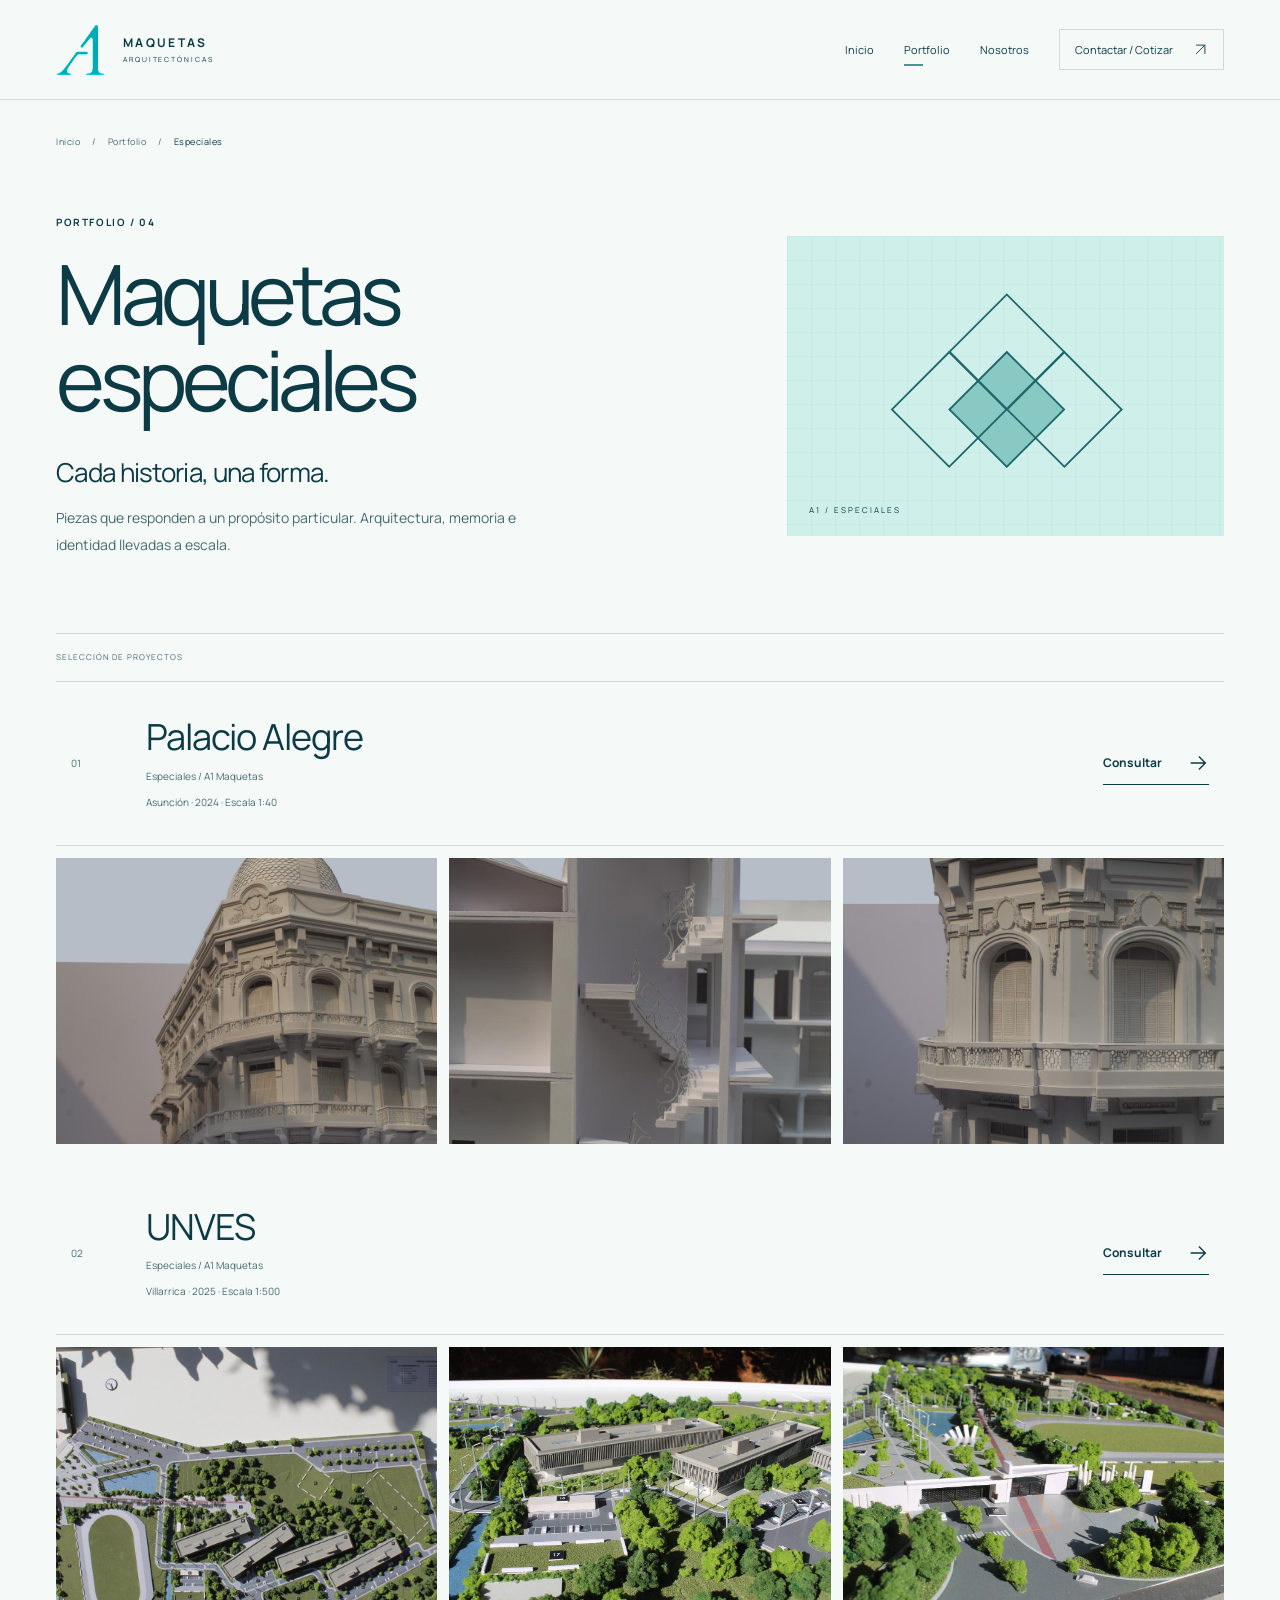
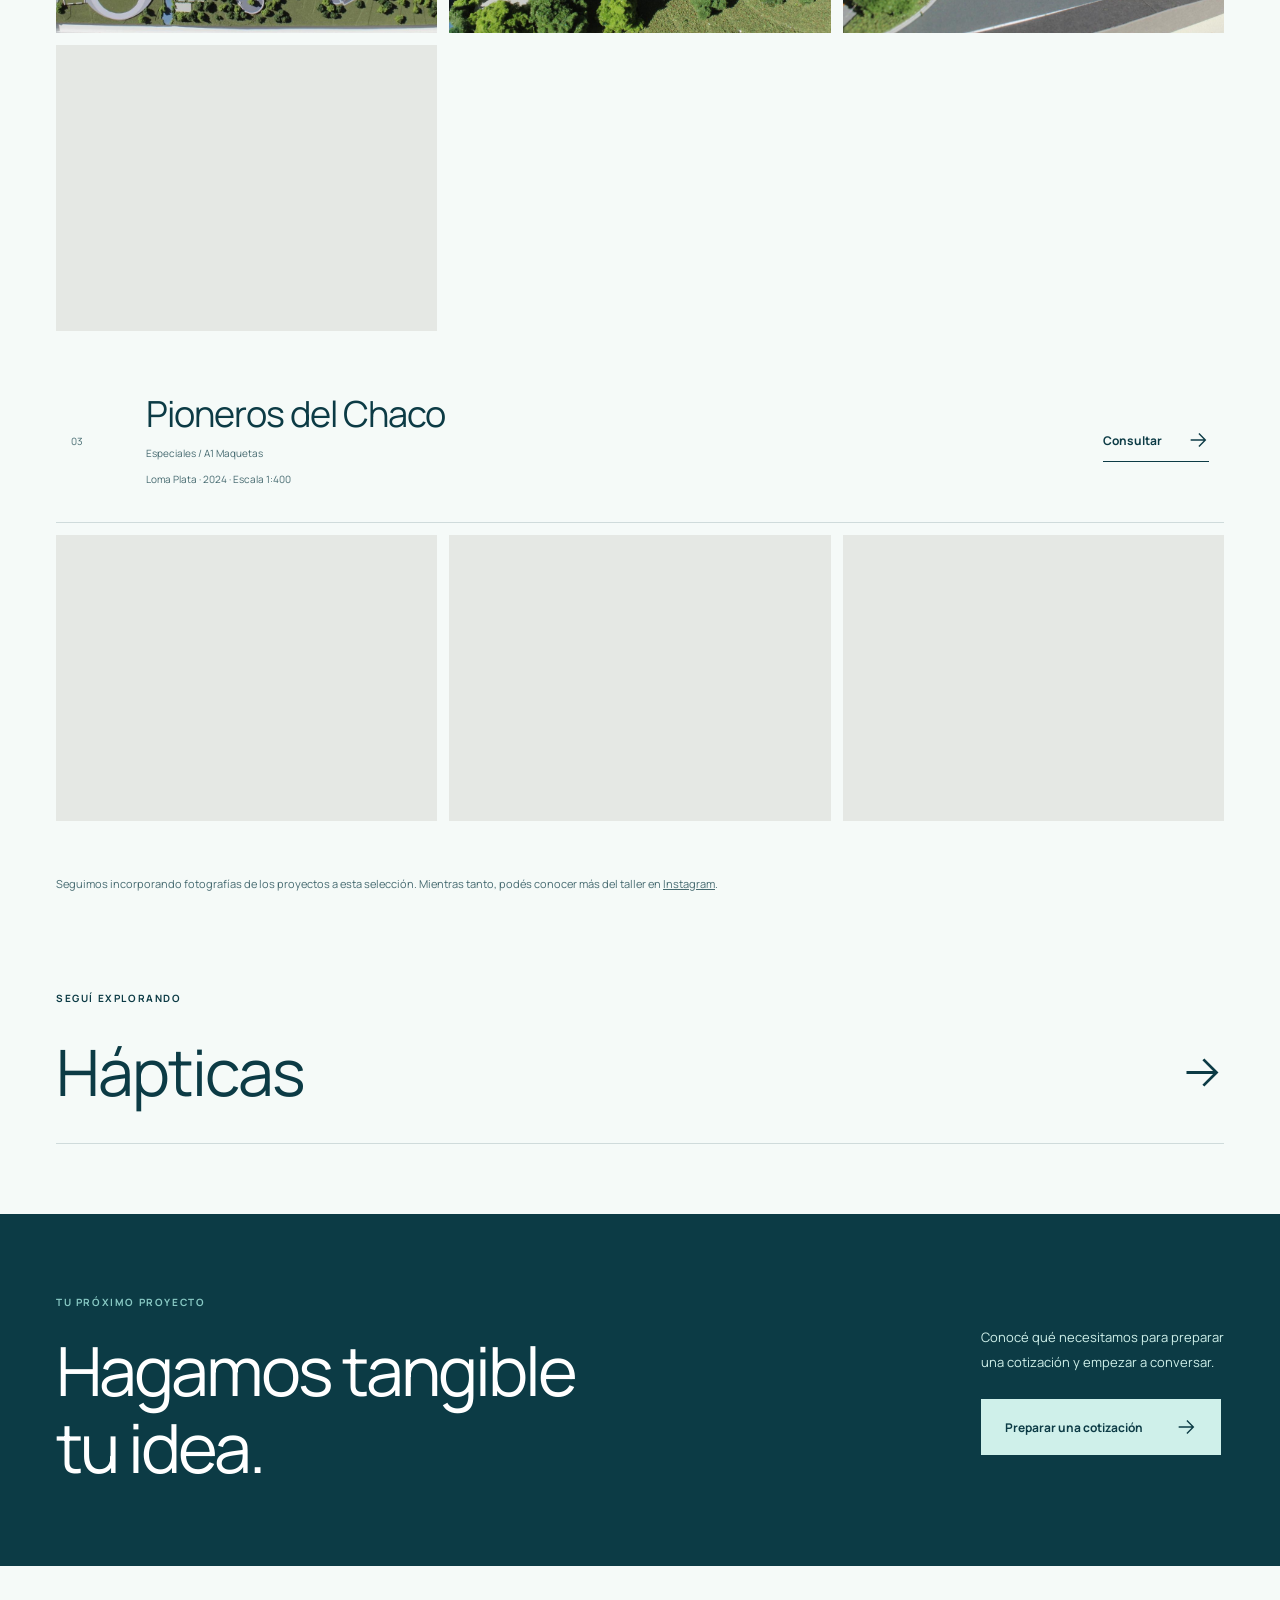
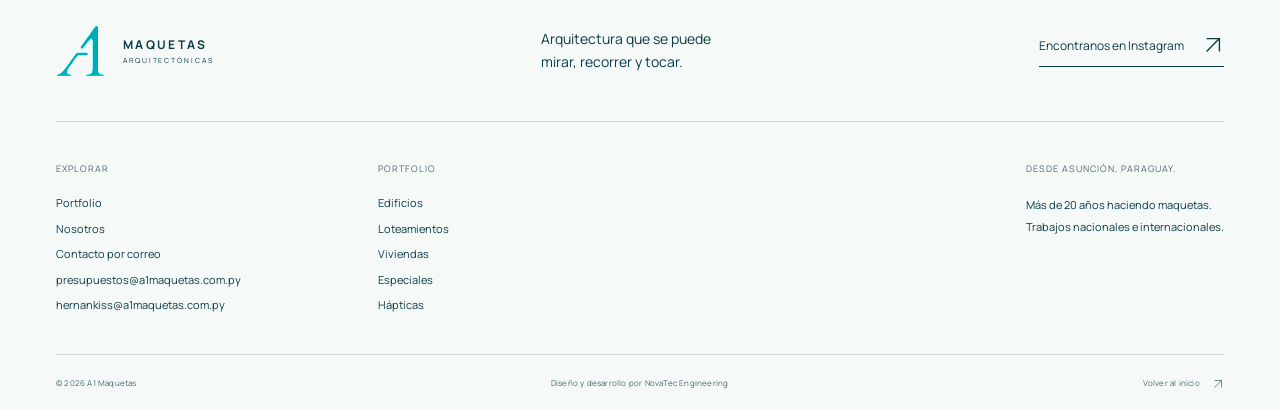
==== commit 58affb04: "Use A1 selected homepage photos and clarify official site" ====
--- a/basilica-caacupe.html
+++ b/basilica-caacupe.html
@@ -1 +1 @@
-<!doctype html><html lang="es"><head><meta charset="utf-8"><meta name="viewport" content="width=device-width,initial-scale=1"><meta http-equiv="refresh" content="0;url=especiales.html"><title>A1 Maquetas</title><link rel="stylesheet" href="a1.css?v=20261106d"></head><body><main class="shell page-intro"><h1>A1 Maquetas</h1><p>Continuá explorando nuestro trabajo.</p><a class="button" href="especiales.html">Ir al portfolio</a></main></body></html>+<!doctype html><html lang="es"><head><meta charset="utf-8"><meta name="viewport" content="width=device-width,initial-scale=1"><meta http-equiv="refresh" content="0;url=especiales.html"><title>A1 Maquetas</title><link rel="stylesheet" href="a1.css?v=20261112f"></head><body><main class="shell page-intro"><h1>A1 Maquetas</h1><p>Continuá explorando nuestro trabajo.</p><a class="button" href="especiales.html">Ir al portfolio</a></main></body></html>
--- a/a1.css
+++ b/a1.css
@@ -17,3 +17,9 @@
 .contact-pending{border-left:3px solid var(--teal);padding:15px 18px;background:#e5f2ef;margin-top:24px;font-size:13px}.contact-pending strong{display:block}.brief-form input[type=file]{width:100%;padding:14px;border:1px dashed var(--deep);background:#fff}.brief-form .brief-help{display:block;margin-top:8px;font-size:12px}.brief-form button:disabled{opacity:.48;cursor:not-allowed;transform:none}.optional{font-size:12px;font-weight:400}
 
 .contact-emails{display:grid;gap:18px;margin-top:28px}.brief-intro .contact-emails p{margin:0;font-size:13px;line-height:1.65}.contact-emails a{color:var(--deep);text-decoration:underline;text-underline-offset:4px;overflow-wrap:anywhere}.footer-links a[href^="mailto:"]{overflow-wrap:anywhere}
+
+/* Las imágenes verticales elegidas para la portada conservan la maqueta completa. */
+.gallery-slide.portrait-slide{isolation:isolate}
+.gallery-slide.portrait-slide:before{content:"";position:absolute;inset:-40px;background-image:var(--slide-image);background-position:center;background-size:cover;filter:blur(28px) brightness(.38);z-index:-1}
+.gallery-slide.portrait-slide img{width:min(68%,750px);margin-left:auto;object-fit:contain;object-position:center}
+@media(max-width:800px){.gallery-slide.portrait-slide img{width:100%}.gallery-slide.portrait-slide:before{filter:blur(26px) brightness(.3)}}
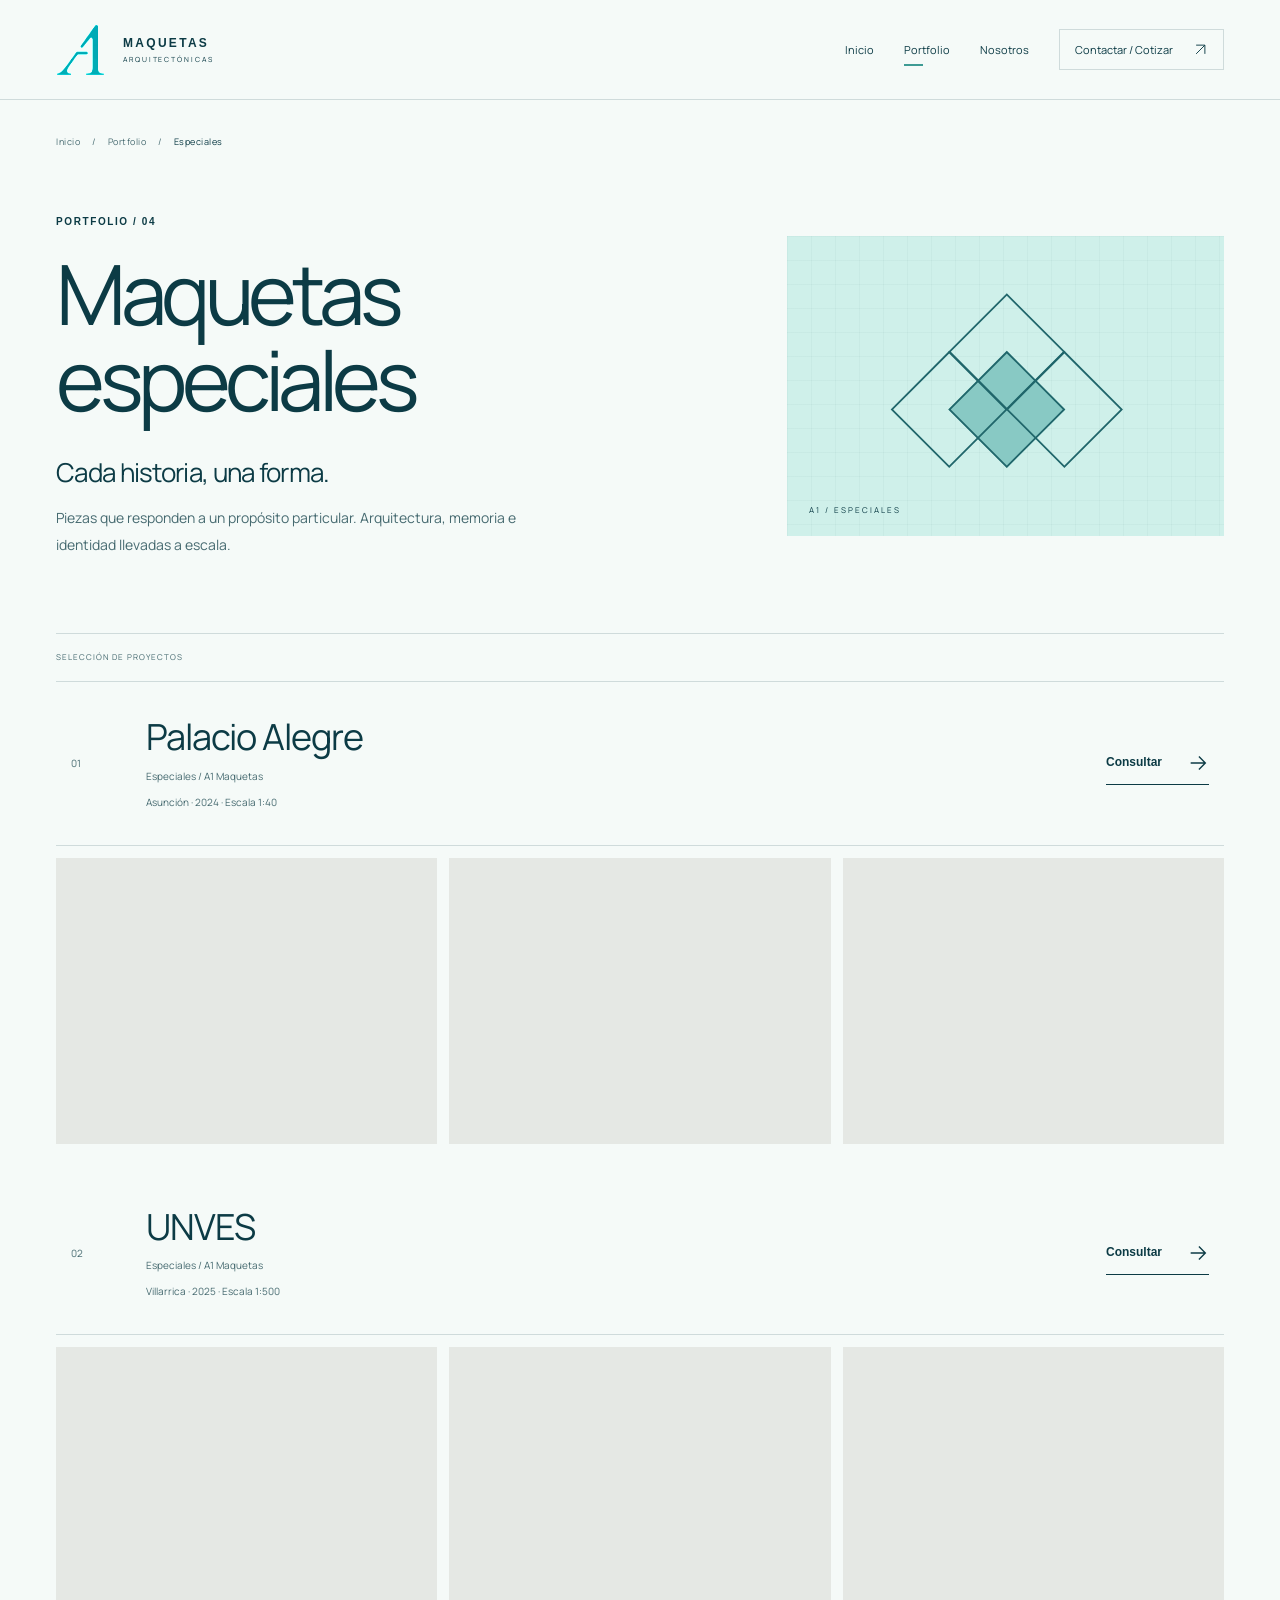
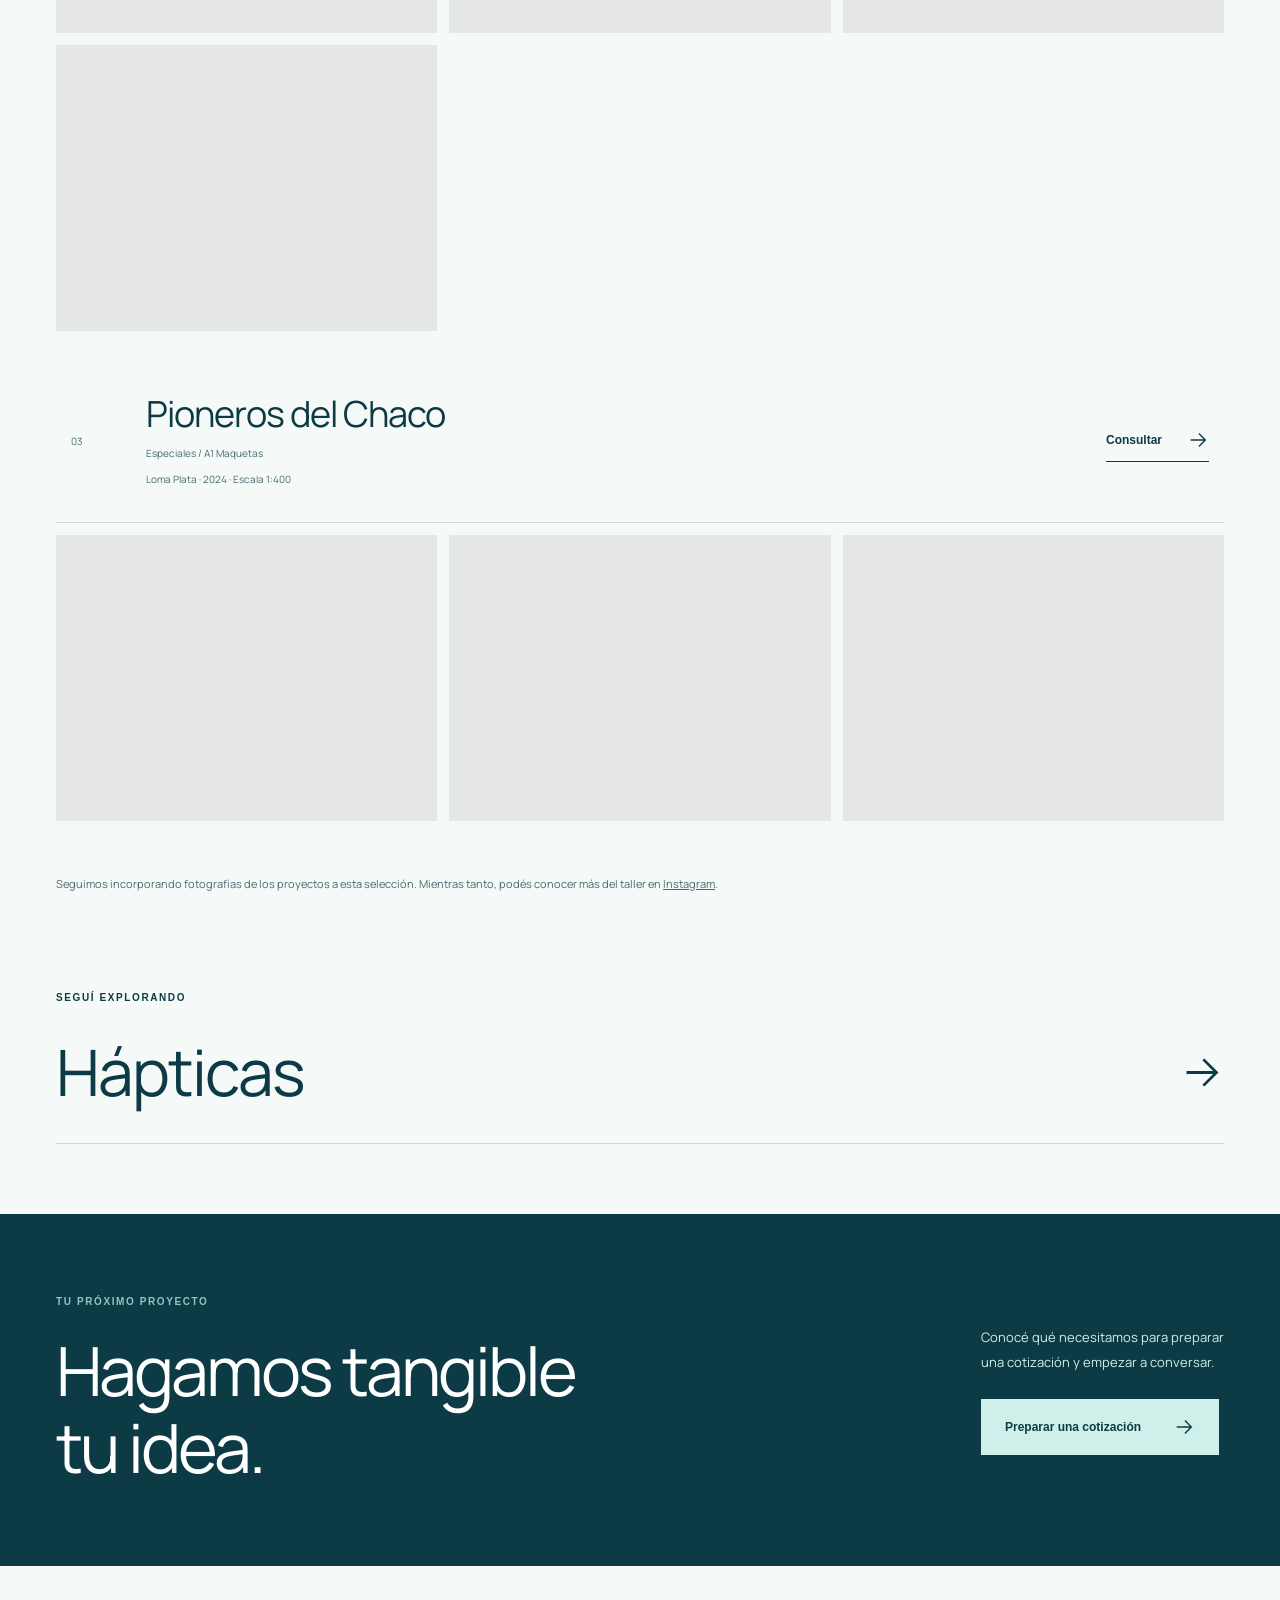
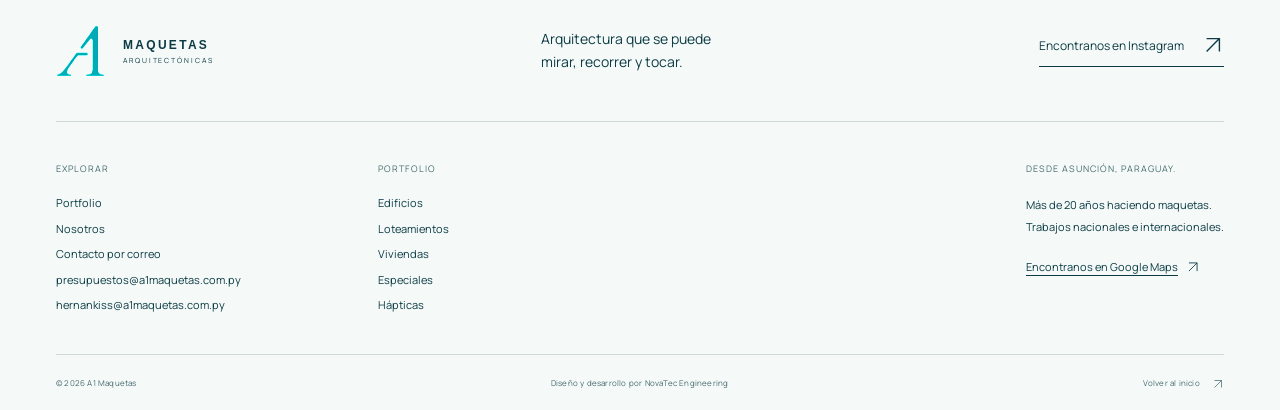
==== commit 37a2544f: "Vincular sitio oficial con ficha de Google Maps" ====
--- a/basilica-caacupe.html
+++ b/basilica-caacupe.html
@@ -1 +1 @@
-<!doctype html><html lang="es"><head><meta charset="utf-8"><meta name="viewport" content="width=device-width,initial-scale=1"><meta http-equiv="refresh" content="0;url=especiales.html"><title>A1 Maquetas</title><link rel="stylesheet" href="a1.css?v=20261112f"></head><body><main class="shell page-intro"><h1>A1 Maquetas</h1><p>Continuá explorando nuestro trabajo.</p><a class="button" href="especiales.html">Ir al portfolio</a></main></body></html>+<!doctype html><html lang="es"><head><meta charset="utf-8"><meta name="viewport" content="width=device-width,initial-scale=1"><meta http-equiv="refresh" content="0;url=especiales.html"><title>A1 Maquetas</title><link rel="stylesheet" href="a1.css?v=20261112g"></head><body><main class="shell page-intro"><h1>A1 Maquetas</h1><p>Continuá explorando nuestro trabajo.</p><a class="button" href="especiales.html">Ir al portfolio</a></main></body></html>
--- a/a1.css
+++ b/a1.css
@@ -17,6 +17,7 @@
 .contact-pending{border-left:3px solid var(--teal);padding:15px 18px;background:#e5f2ef;margin-top:24px;font-size:13px}.contact-pending strong{display:block}.brief-form input[type=file]{width:100%;padding:14px;border:1px dashed var(--deep);background:#fff}.brief-form .brief-help{display:block;margin-top:8px;font-size:12px}.brief-form button:disabled{opacity:.48;cursor:not-allowed;transform:none}.optional{font-size:12px;font-weight:400}
 
 .contact-emails{display:grid;gap:18px;margin-top:28px}.brief-intro .contact-emails p{margin:0;font-size:13px;line-height:1.65}.contact-emails a{color:var(--deep);text-decoration:underline;text-underline-offset:4px;overflow-wrap:anywhere}.footer-links a[href^="mailto:"]{overflow-wrap:anywhere}
+.footer-place>a{display:inline-flex;align-items:center;gap:8px;margin-top:12px;font-size:11px;text-decoration:underline;text-underline-offset:4px}.footer-place>a .icon{width:14px;height:14px}
 
 /* Las imágenes verticales elegidas para la portada conservan la maqueta completa. */
 .gallery-slide.portrait-slide{isolation:isolate}
